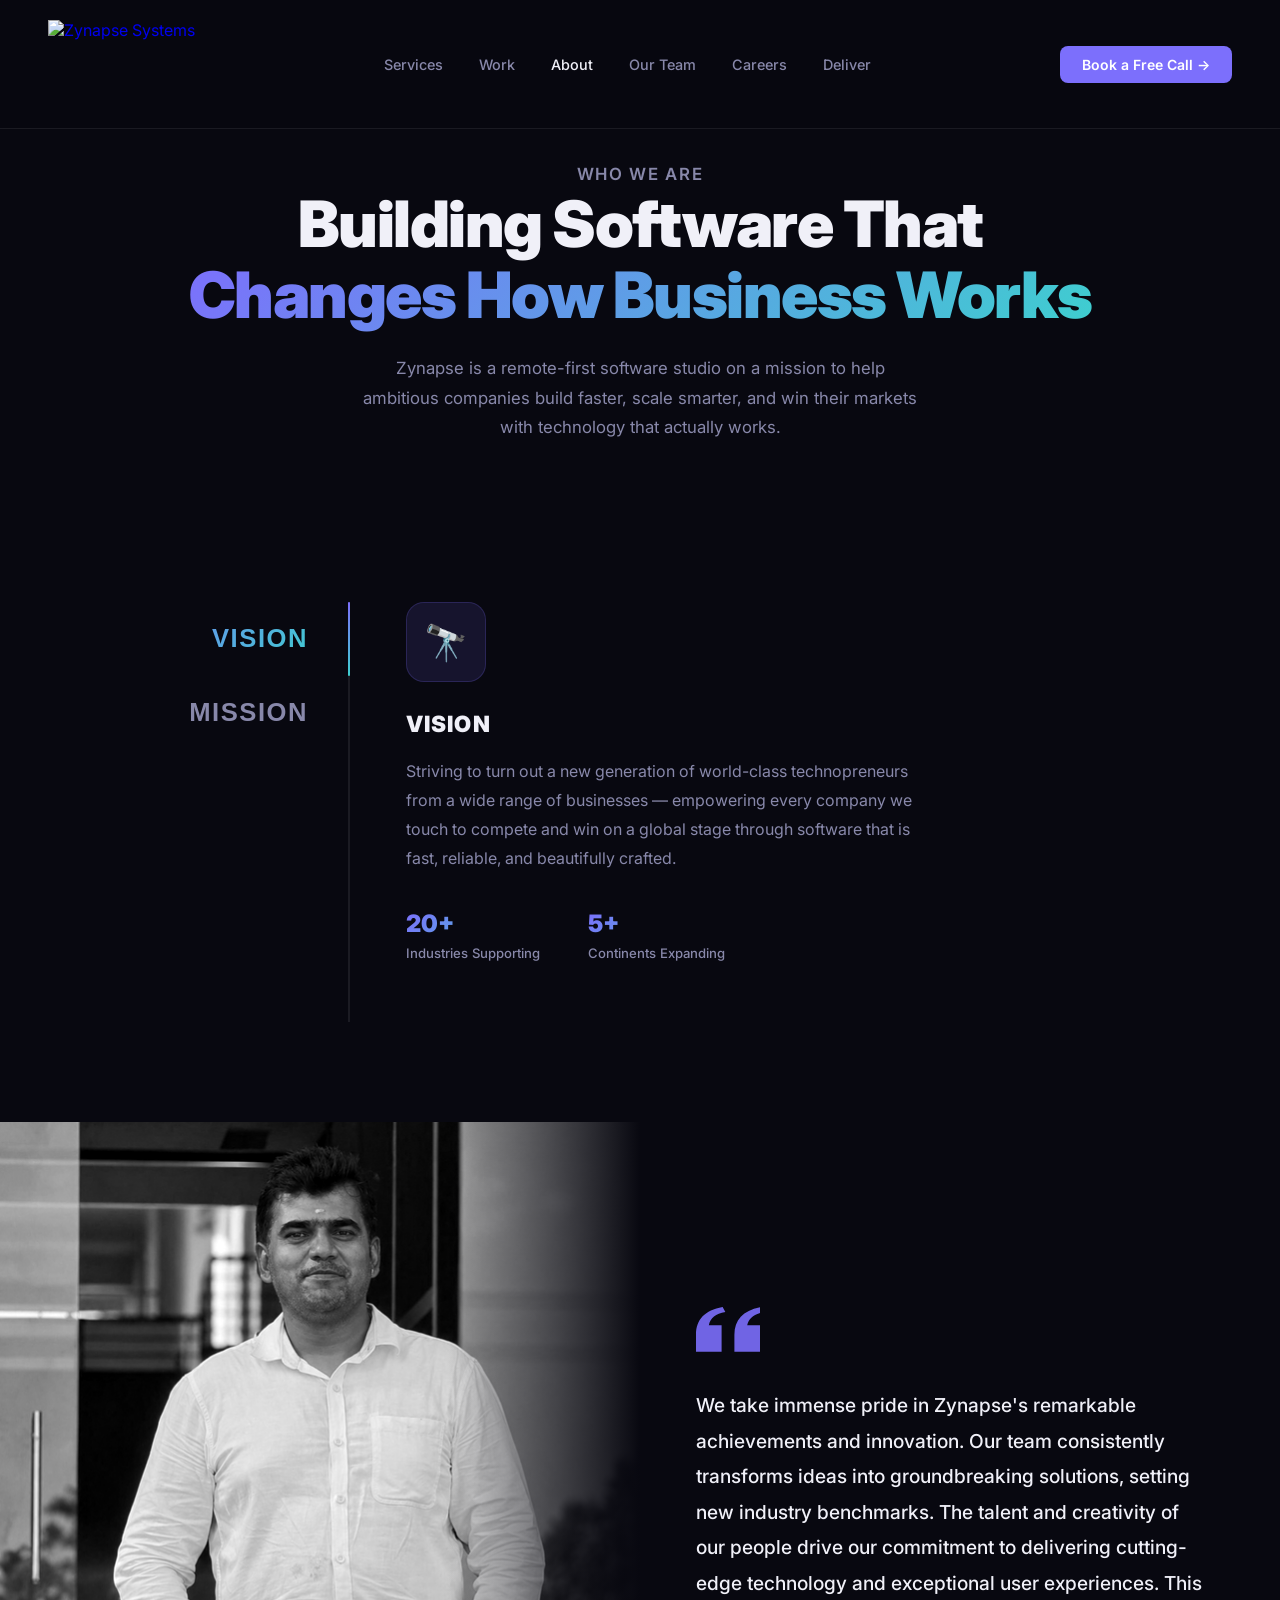
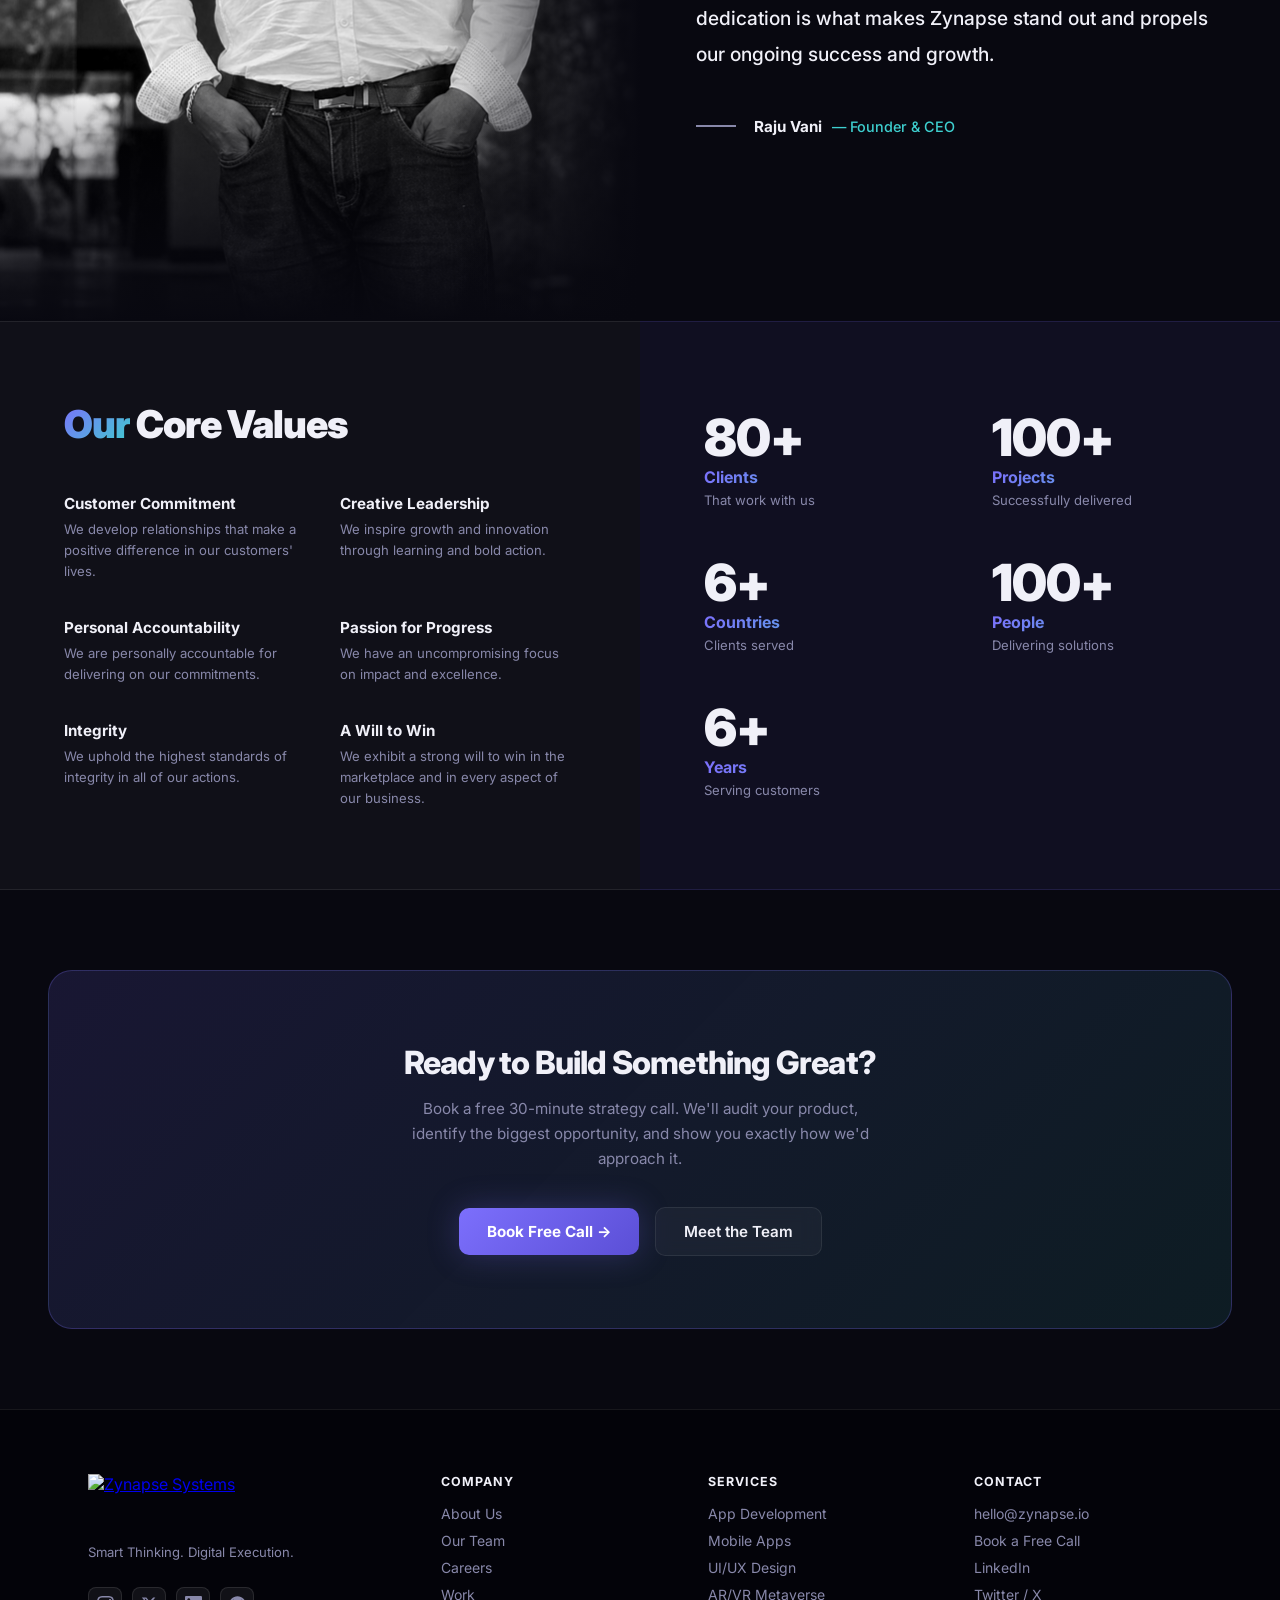
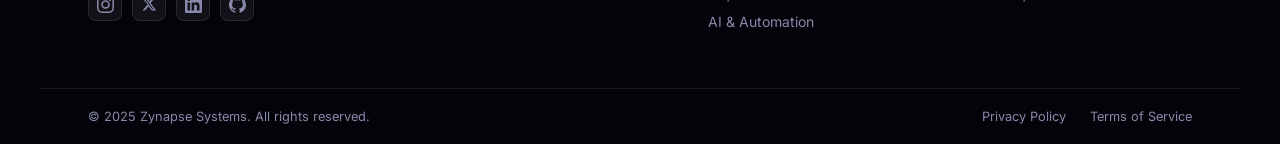
==== about.html @ 96836973 "added browser logo" ====
<!DOCTYPE html>
<html lang="en">
<head>
  <meta charset="UTF-8">
  <link rel="icon" type="image/png" href="https://i.postimg.cc/MZ3YzgGN/Chat-GPT-Image-Apr-28-2026-06-14-25-AM.png">
  <meta name="viewport" content="width=device-width, initial-scale=1.0">
  <title>About — Zynapse</title>
  <link rel="preconnect" href="https://fonts.googleapis.com">
  <link href="https://fonts.googleapis.com/css2?family=Inter:wght@300;400;500;600;700;800;900&display=swap" rel="stylesheet">
  <style>
    *, *::before, *::after { box-sizing: border-box; margin: 0; padding: 0; }

    :root {
      --bg: #080810;
      --surface: rgba(255,255,255,0.04);
      --border: rgba(255,255,255,0.08);
      --text: #f0f0f8;
      --muted: #8888aa;
      --accent: #7c6ffc;
      --accent2: #3ecfcf;
      --glow: rgba(124,111,252,0.25);
    }

    html { scroll-behavior: smooth; }

    body {
      font-family: 'Inter', sans-serif;
      background: var(--bg);
      color: var(--text);
      overflow-x: hidden;
    }

    /* ── NAV ── */
    nav {
      position: fixed;
      top: 0; left: 0; right: 0;
      z-index: 100;
      display: flex;
      align-items: center;
      justify-content: space-between;
      padding: 20px 48px;
      background: rgba(8,8,16,0.7);
      backdrop-filter: blur(16px);
      border-bottom: 1px solid var(--border);
    }

    .logo-link { display: flex; align-items: center; text-decoration: none; }
    .logo-img   { height: 88px; width: auto; object-fit: contain; display: block; }

    .nav-links {
      display: flex;
      gap: 36px;
      list-style: none;
    }

    .nav-links a {
      color: var(--muted);
      text-decoration: none;
      font-size: 0.9rem;
      font-weight: 500;
      transition: color .2s;
    }
    .nav-links a:hover { color: var(--text); }
    .nav-links a.active { color: var(--text); }

    .nav-cta {
      background: var(--accent);
      color: #fff;
      border: none;
      padding: 10px 22px;
      border-radius: 8px;
      font-size: 0.875rem;
      font-weight: 600;
      cursor: pointer;
      text-decoration: none;
      transition: opacity .2s, transform .2s;
      display: inline-block;
    }
    .nav-cta:hover { opacity: .85; transform: translateY(-1px); }

    /* ── HERO ── */
    .about-hero {
      padding: 160px 48px 80px;
      max-width: 1200px;
      margin: 0 auto;
      text-align: center;
    }

    .section-label {
      font-size: 0.78rem;
      font-weight: 600;
      letter-spacing: 0.1em;
      text-transform: uppercase;
      color: var(--accent2);
      margin-bottom: 16px;
    }

    .about-hero h1 {
      font-size: clamp(2.4rem, 5vw, 4rem);
      font-weight: 900;
      letter-spacing: -1.5px;
      line-height: 1.1;
      margin-bottom: 24px;
    }

    .about-hero h1 span {
      background: linear-gradient(135deg, var(--accent) 0%, var(--accent2) 100%);
      -webkit-background-clip: text;
      -webkit-text-fill-color: transparent;
    }

    .about-hero p {
      color: var(--muted);
      font-size: 1.05rem;
      line-height: 1.75;
      max-width: 560px;
      margin: 0 auto;
    }

    /* ── VISION / MISSION TABS ── */
    .vm-section {
      padding: 80px 48px 100px;
      max-width: 1200px;
      margin: 0 auto;
    }

    .vm-layout {
      display: grid;
      grid-template-columns: 260px 2px 1fr;
      gap: 0;
      min-height: 420px;
    }

    .vm-tabs {
      display: flex;
      flex-direction: column;
      gap: 0;
      padding-right: 40px;
    }

    .vm-tab {
      text-align: right;
      padding: 24px 0;
      font-size: 1.6rem;
      font-weight: 900;
      letter-spacing: 0.06em;
      text-transform: uppercase;
      color: var(--muted);
      cursor: pointer;
      border: none;
      background: transparent;
      transition: color .25s;
      line-height: 1;
    }
    .vm-tab:hover { color: rgba(255,255,255,0.5); }
    .vm-tab.active {
      background: linear-gradient(135deg, var(--accent) 0%, var(--accent2) 100%);
      -webkit-background-clip: text;
      -webkit-text-fill-color: transparent;
    }

    .vm-divider {
      background: var(--border);
      position: relative;
    }

    #vm-indicator {
      position: absolute;
      left: 0;
      width: 2px;
      background: linear-gradient(180deg, var(--accent) 0%, var(--accent2) 100%);
      transition: top .35s ease, height .35s ease;
      border-radius: 2px;
    }

    .vm-panel {
      padding-left: 56px;
      display: none;
      animation: fadeInPanel .35s ease;
    }
    .vm-panel.active { display: block; }

    @keyframes fadeInPanel {
      from { opacity: 0; transform: translateX(12px); }
      to   { opacity: 1; transform: translateX(0); }
    }

    .panel-icon {
      width: 80px; height: 80px;
      border-radius: 18px;
      background: rgba(124,111,252,0.12);
      border: 1px solid rgba(124,111,252,0.2);
      display: flex;
      align-items: center;
      justify-content: center;
      font-size: 2.2rem;
      margin-bottom: 28px;
    }

    .panel-title {
      font-size: 1.4rem;
      font-weight: 900;
      letter-spacing: 0.05em;
      text-transform: uppercase;
      margin-bottom: 20px;
    }

    .panel-desc {
      color: var(--muted);
      font-size: 1rem;
      line-height: 1.8;
      max-width: 520px;
      margin-bottom: 36px;
    }

    .panel-stats {
      display: flex;
      gap: 48px;
    }

    .panel-stat-val {
      font-size: 1.5rem;
      font-weight: 900;
      background: linear-gradient(135deg, var(--accent) 0%, var(--accent2) 100%);
      -webkit-background-clip: text;
      -webkit-text-fill-color: transparent;
      display: block;
      margin-bottom: 4px;
    }

    .panel-stat-label {
      font-size: 0.82rem;
      color: var(--muted);
      font-weight: 500;
    }

    /* ── FOUNDER QUOTE ── */
    .founder-section {
      display: grid;
      grid-template-columns: 1fr 1fr;
      min-height: 560px;
      overflow: hidden;
    }

    .founder-photo {
      position: relative;
      overflow: hidden;
      background: #0a0a12;
    }

    .founder-photo img {
      width: 100%;
      height: 100%;
      object-fit: cover;
      object-position: top center;
      display: block;
      filter: grayscale(100%) contrast(1.05);
      transition: filter .5s ease;
    }
    .founder-photo:hover img { filter: grayscale(60%) contrast(1.05); }

    /* dark gradient fade at bottom of photo */
    .founder-photo::after {
      content: '';
      position: absolute;
      inset: 0;
      background: linear-gradient(to right, transparent 70%, var(--bg) 100%),
                  linear-gradient(to top, var(--bg) 0%, transparent 30%);
      pointer-events: none;
    }

    .founder-quote {
      display: flex;
      flex-direction: column;
      justify-content: center;
      padding: 80px 72px 80px 56px;
      background: var(--bg);
    }

    .quote-marks {
      margin-bottom: 32px;
    }

    .quote-marks svg {
      width: 64px;
      height: auto;
      fill: var(--accent);
      opacity: 0.9;
    }

    .quote-text {
      font-size: clamp(1rem, 1.5vw, 1.2rem);
      font-weight: 500;
      line-height: 1.85;
      color: var(--text);
      margin-bottom: 44px;
      max-width: 520px;
    }

    .quote-attribution {
      display: flex;
      align-items: center;
      gap: 18px;
    }

    .quote-line {
      width: 40px;
      height: 2px;
      background: var(--muted);
      flex-shrink: 0;
    }

    .quote-name {
      font-size: 0.95rem;
      font-weight: 700;
      color: var(--text);
    }

    .quote-role {
      font-size: 0.9rem;
      font-weight: 500;
      color: var(--accent2);
      margin-left: 6px;
    }

    /* ── CORE VALUES ── */
    .core-values-section {
      display: grid;
      grid-template-columns: 1fr 1fr;
      min-height: 480px;
    }

    /* Left — values list */
    .cv-left {
      background: rgba(255,255,255,0.03);
      border-top: 1px solid var(--border);
      border-bottom: 1px solid var(--border);
      padding: 80px 64px;
    }

    .cv-heading {
      font-size: clamp(1.8rem, 3vw, 2.8rem);
      font-weight: 900;
      letter-spacing: -1px;
      margin-bottom: 48px;
      line-height: 1.15;
    }

    .cv-heading span {
      background: linear-gradient(135deg, var(--accent) 0%, var(--accent2) 100%);
      -webkit-background-clip: text;
      -webkit-text-fill-color: transparent;
    }

    .cv-grid {
      display: grid;
      grid-template-columns: 1fr 1fr;
      gap: 36px 40px;
    }

    .cv-item-title {
      font-size: 0.95rem;
      font-weight: 700;
      margin-bottom: 6px;
      color: var(--text);
    }

    .cv-item-desc {
      font-size: 0.82rem;
      color: var(--muted);
      line-height: 1.6;
    }

    /* Right — stats */
    .cv-right {
      background: rgba(124,111,252,0.07);
      border-top: 1px solid rgba(124,111,252,0.15);
      border-bottom: 1px solid rgba(124,111,252,0.15);
      padding: 80px 64px;
      display: flex;
      align-items: center;
    }

    .cv-stats-grid {
      display: grid;
      grid-template-columns: 1fr 1fr;
      gap: 48px 64px;
      width: 100%;
    }

    .cv-stat-num {
      font-size: clamp(2.4rem, 4vw, 3.6rem);
      font-weight: 900;
      letter-spacing: -1px;
      color: var(--text);
      display: block;
      margin-bottom: 4px;
      line-height: 1;
    }

    .cv-stat-accent {
      font-size: 1rem;
      font-weight: 700;
      background: linear-gradient(135deg, var(--accent) 0%, var(--accent2) 100%);
      -webkit-background-clip: text;
      -webkit-text-fill-color: transparent;
      display: block;
      margin-bottom: 2px;
    }

    .cv-stat-label {
      font-size: 0.82rem;
      color: var(--muted);
    }

    /* full-width stat (Years row) */
    .cv-stats-grid .cv-stat-full {
      grid-column: 1 / -1;
    }

    /* ── CTA BAND ── */
    .cta-band {
      margin: 80px 48px;
      background: linear-gradient(135deg, rgba(124,111,252,0.15) 0%, rgba(62,207,207,0.1) 100%);
      border: 1px solid rgba(124,111,252,0.25);
      border-radius: 24px;
      padding: 72px 64px;
      text-align: center;
    }

    .cta-band h2 {
      font-size: clamp(1.6rem, 2.5vw, 2.4rem);
      font-weight: 800;
      letter-spacing: -0.8px;
      margin-bottom: 14px;
    }

    .cta-band p {
      color: var(--muted);
      font-size: 0.95rem;
      line-height: 1.65;
      max-width: 460px;
      margin: 0 auto 36px;
    }

    .btn-primary {
      display: inline-flex;
      align-items: center;
      gap: 8px;
      background: linear-gradient(135deg, var(--accent), #5b4fd6);
      color: #fff;
      border: none;
      padding: 14px 28px;
      border-radius: 10px;
      font-size: 0.95rem;
      font-weight: 700;
      cursor: pointer;
      text-decoration: none;
      box-shadow: 0 0 32px var(--glow);
      transition: transform .2s, box-shadow .2s;
    }
    .btn-primary:hover { transform: translateY(-2px); box-shadow: 0 0 48px var(--glow); }

    .btn-ghost {
      display: inline-flex;
      align-items: center;
      gap: 8px;
      background: var(--surface);
      color: var(--text);
      border: 1px solid var(--border);
      padding: 14px 28px;
      border-radius: 10px;
      font-size: 0.95rem;
      font-weight: 600;
      cursor: pointer;
      text-decoration: none;
      backdrop-filter: blur(8px);
      transition: background .2s, transform .2s;
      margin-left: 12px;
    }
    .btn-ghost:hover { background: rgba(255,255,255,0.08); transform: translateY(-2px); }

    /* ── FOOTER ── */
    footer { border-top: 1px solid var(--border); background: rgba(4,4,10,0.98); }
    .footer-top { max-width: 1200px; margin: 0 auto; padding: 64px 48px 48px; display: grid; grid-template-columns: 1.4fr 1fr 1fr 1fr; gap: 48px; }
    .footer-logo-img { height: 52px; width: auto; object-fit: contain; margin-bottom: 16px; display: block; }
    .footer-tagline { font-size: 0.82rem; color: var(--muted); line-height: 1.6; margin-bottom: 24px; max-width: 220px; }
    .footer-col h4 { font-size: 0.78rem; font-weight: 700; letter-spacing: 0.08em; text-transform: uppercase; color: var(--text); margin-bottom: 16px; }
    .footer-col a { display: block; font-size: 0.875rem; color: var(--muted); text-decoration: none; margin-bottom: 10px; transition: color .2s; }
    .footer-col a:hover { color: var(--text); }
    .social-icons { display: flex; gap: 10px; align-items: center; }
    .social-icon { display: flex; align-items: center; justify-content: center; width: 34px; height: 34px; border-radius: 8px; background: rgba(255,255,255,0.06); border: 1px solid rgba(255,255,255,0.1); color: var(--muted); text-decoration: none; transition: background .2s, color .2s, transform .2s; }
    .social-icon:hover { background: rgba(255,255,255,0.12); color: var(--text); transform: translateY(-2px); }
    .footer-bottom { border-top: 1px solid var(--border); padding: 20px 48px; max-width: 1200px; margin: 0 auto; display: flex; align-items: center; justify-content: space-between; gap: 16px; flex-wrap: wrap; }
    .footer-bottom p { font-size: 0.8rem; color: var(--muted); }
    .footer-links { display: flex; gap: 24px; }
    .footer-links a { color: var(--muted); text-decoration: none; font-size: 0.8rem; transition: color .2s; }
    .footer-links a:hover { color: var(--text); }

    @media (max-width: 900px) {
      nav { padding: 16px 24px; }
      .nav-links { display: none; }
      .about-hero { padding: 120px 24px 60px; }
      .vm-section { padding: 60px 24px; }
      .vm-layout { grid-template-columns: 1fr; }
      .vm-divider { display: none; }
      .vm-tabs { flex-direction: row; gap: 16px; padding-right: 0; margin-bottom: 32px; }
      .vm-tab { font-size: 1.1rem; text-align: left; }
      .vm-panel { padding-left: 0; }
      .founder-section { grid-template-columns: 1fr; }
      .founder-photo { height: 420px; }
      .founder-photo::after { background: linear-gradient(to top, var(--bg) 0%, transparent 40%); }
      .founder-quote { padding: 48px 24px; }
      .quote-text { font-size: 1rem; }
      .core-values-section { grid-template-columns: 1fr; }
      .cv-left, .cv-right { padding: 48px 24px; }
      .cv-grid { grid-template-columns: 1fr; }
      .cv-stats-grid { grid-template-columns: 1fr 1fr; gap: 32px; }
      .cta-band { margin: 40px 24px; padding: 48px 28px; }
      footer { padding: 24px; }
      .footer-links { display: none; }
    }
  </style>
</head>
<body>

  <!-- NAV -->
  <nav>
    <a href="index.html" class="logo-link"><img src="https://i.postimg.cc/MZ3YzgGN/Chat-GPT-Image-Apr-28-2026-06-14-25-AM.png" alt="Zynapse Systems" class="logo-img"></a>
    <ul class="nav-links">
      <li><a href="index.html#services">Services</a></li>
      <li><a href="#">Work</a></li>
      <li><a href="about.html" class="active">About</a></li>
      <li><a href="team.html">Our Team</a></li>
      <li><a href="careers.html">Careers</a></li>
      <li><a href="deliver.html">Deliver</a></li>
    </ul>
    <a href="#" class="nav-cta">Book a Free Call →</a>
  </nav>

  <!-- HERO -->
  <div class="about-hero">
    <p class="section-label">Who We Are</p>
    <h1>Building Software That<br><span>Changes How Business Works</span></h1>
    <p>
      Zynapse is a remote-first software studio on a mission to help ambitious companies
      build faster, scale smarter, and win their markets with technology that actually works.
    </p>
  </div>

  <!-- VISION / MISSION TABS -->
  <section class="vm-section">
    <div class="vm-layout">

      <!-- Tab list -->
      <div class="vm-tabs">
        <button class="vm-tab active" data-vm="vision">Vision</button>
        <button class="vm-tab" data-vm="mission">Mission</button>
      </div>

      <!-- Divider -->
      <div class="vm-divider">
        <div id="vm-indicator"></div>
      </div>

      <!-- Panels -->
      <div>
        <div class="vm-panel active" id="panel-vision">
          <div class="panel-icon">🔭</div>
          <div class="panel-title">Vision</div>
          <p class="panel-desc">
            Striving to turn out a new generation of world-class technopreneurs from a wide range
            of businesses — empowering every company we touch to compete and win on a global stage
            through software that is fast, reliable, and beautifully crafted.
          </p>
          <div class="panel-stats">
            <div>
              <span class="panel-stat-val">20+</span>
              <span class="panel-stat-label">Industries Supporting</span>
            </div>
            <div>
              <span class="panel-stat-val">5+</span>
              <span class="panel-stat-label">Continents Expanding</span>
            </div>
          </div>
        </div>

        <div class="vm-panel" id="panel-mission">
          <div class="panel-icon">🚀</div>
          <div class="panel-title">Mission</div>
          <p class="panel-desc">
            Our goal at Zynapse is to provide cutting-edge software that makes businesses more
            efficient, improves the customer experience, and supports long-term growth. We strive
            for excellence by always coming up with new ideas, providing solutions that focus on
            the needs of our clients, and working together to meet those goals.
          </p>
          <div class="panel-stats">
            <div>
              <span class="panel-stat-val">95%</span>
              <span class="panel-stat-label">Client Satisfaction Rate</span>
            </div>
            <div>
              <span class="panel-stat-val">10+</span>
              <span class="panel-stat-label">Industry Clients Serving</span>
            </div>
          </div>
        </div>
      </div>

    </div>
  </section>

  <!-- FOUNDER QUOTE -->
  <section class="founder-section">

    <!-- Photo -->
    <div class="founder-photo">
      <img src="public/images/zynapse_founder_ceo.png" alt="Founder & CEO — Zynapse">
    </div>

    <!-- Quote -->
    <div class="founder-quote">
      <div class="quote-marks">
        <svg viewBox="0 0 80 56" xmlns="http://www.w3.org/2000/svg">
          <path d="M0 56V34.667C0 15.52 11.093 4.16 33.28 0l3.387 6.4C24.373 8.64 18.133 14.08 16 22.667H32V56H0Zm48 0V34.667C48 15.52 59.093 4.16 81.28 0l3.387 6.4C72.373 8.64 66.133 14.08 64 22.667H80V56H48Z"/>
        </svg>
      </div>

      <p class="quote-text">
        We take immense pride in  Zynapse's remarkable achievements and innovation. Our team
        consistently transforms ideas into groundbreaking solutions, setting new industry
        benchmarks. The talent and creativity of our people drive our commitment to delivering
        cutting-edge technology and exceptional user experiences. This dedication is what makes
        Zynapse stand out and propels our ongoing success and growth. 
      </p>

      <div class="quote-attribution">
        <div class="quote-line"></div>
        <div>
          <span class="quote-name">Raju Vani </span>
          <span class="quote-role">— Founder &amp; CEO</span>
        </div>
      </div>
    </div>

  </section>

  <!-- CORE VALUES + STATS -->
  <section class="core-values-section">

    <!-- Left: Core Values -->
    <div class="cv-left">
      <h2 class="cv-heading"><span>Our</span> Core Values</h2>
      <div class="cv-grid">
        <div>
          <div class="cv-item-title">Customer Commitment</div>
          <div class="cv-item-desc">We develop relationships that make a positive difference in our customers' lives.</div>
        </div>
        <div>
          <div class="cv-item-title">Creative Leadership</div>
          <div class="cv-item-desc">We inspire growth and innovation through learning and bold action.</div>
        </div>
        <div>
          <div class="cv-item-title">Personal Accountability</div>
          <div class="cv-item-desc">We are personally accountable for delivering on our commitments.</div>
        </div>
        <div>
          <div class="cv-item-title">Passion for Progress</div>
          <div class="cv-item-desc">We have an uncompromising focus on impact and excellence.</div>
        </div>
        <div>
          <div class="cv-item-title">Integrity</div>
          <div class="cv-item-desc">We uphold the highest standards of integrity in all of our actions.</div>
        </div>
        <div>
          <div class="cv-item-title">A Will to Win</div>
          <div class="cv-item-desc">We exhibit a strong will to win in the marketplace and in every aspect of our business.</div>
        </div>
      </div>
    </div>

    <!-- Right: Stats -->
    <div class="cv-right">
      <div class="cv-stats-grid">
        <div>
          <span class="cv-stat-num">80+</span>
          <span class="cv-stat-accent">Clients</span>
          <span class="cv-stat-label">That work with us</span>
        </div>
        <div>
          <span class="cv-stat-num">100+</span>
          <span class="cv-stat-accent">Projects</span>
          <span class="cv-stat-label">Successfully delivered</span>
        </div>
        <div>
          <span class="cv-stat-num">6+</span>
          <span class="cv-stat-accent">Countries</span>
          <span class="cv-stat-label">Clients served</span>
        </div>
        <div>
          <span class="cv-stat-num">100+</span>
          <span class="cv-stat-accent">People</span>
          <span class="cv-stat-label">Delivering solutions</span>
        </div>
        <div class="cv-stat-full">
          <span class="cv-stat-num">6+</span>
          <span class="cv-stat-accent">Years</span>
          <span class="cv-stat-label">Serving customers</span>
        </div>
      </div>
    </div>

  </section>

  <!-- CTA -->
  <div class="cta-band">
    <h2>Ready to Build Something Great?</h2>
    <p>
      Book a free 30-minute strategy call. We'll audit your product, identify the biggest
      opportunity, and show you exactly how we'd approach it.
    </p>
    <a href="#" class="btn-primary">Book Free Call →</a>
    <a href="team.html" class="btn-ghost">Meet the Team</a>
  </div>

  <!-- FOOTER -->
  <footer>
    <div class="footer-top">
      <div>
        <a href="index.html"><img src="https://i.postimg.cc/MZ3YzgGN/Chat-GPT-Image-Apr-28-2026-06-14-25-AM.png" alt="Zynapse Systems" class="footer-logo-img"></a>
        <p class="footer-tagline">Smart Thinking. Digital Execution.</p>
        <div class="social-icons">
          <a href="#" class="social-icon" aria-label="Instagram"><svg width="17" height="17" viewBox="0 0 24 24" fill="currentColor"><path d="M12 2.163c3.204 0 3.584.012 4.85.07 3.252.148 4.771 1.691 4.919 4.919.058 1.265.069 1.645.069 4.849 0 3.205-.012 3.584-.069 4.849-.149 3.225-1.664 4.771-4.919 4.919-1.266.058-1.644.07-4.85.07-3.204 0-3.584-.012-4.849-.07-3.26-.149-4.771-1.699-4.919-4.92-.058-1.265-.07-1.644-.07-4.849 0-3.204.013-3.583.07-4.849.149-3.227 1.664-4.771 4.919-4.919 1.266-.057 1.645-.069 4.849-.069zm0-2.163c-3.259 0-3.667.014-4.947.072-4.358.2-6.78 2.618-6.98 6.98-.059 1.281-.073 1.689-.073 4.948 0 3.259.014 3.668.072 4.948.2 4.358 2.618 6.78 6.98 6.98 1.281.058 1.689.072 4.948.072 3.259 0 3.668-.014 4.948-.072 4.354-.2 6.782-2.618 6.979-6.98.059-1.28.073-1.689.073-4.948 0-3.259-.014-3.667-.072-4.947-.196-4.354-2.617-6.78-6.979-6.98-1.281-.059-1.69-.073-4.949-.073zm0 5.838c-3.403 0-6.162 2.759-6.162 6.162s2.759 6.163 6.162 6.163 6.162-2.759 6.162-6.163c0-3.403-2.759-6.162-6.162-6.162zm0 10.162c-2.209 0-4-1.79-4-4 0-2.209 1.791-4 4-4s4 1.791 4 4c0 2.21-1.791 4-4 4zm6.406-11.845c-.796 0-1.441.645-1.441 1.44s.645 1.44 1.441 1.44c.795 0 1.439-.645 1.439-1.44s-.644-1.44-1.439-1.44z"/></svg></a>
          <a href="#" class="social-icon" aria-label="X / Twitter"><svg width="16" height="16" viewBox="0 0 24 24" fill="currentColor"><path d="M18.244 2.25h3.308l-7.227 8.26 8.502 11.24H16.17l-4.714-6.231-5.401 6.231H2.246l7.738-8.835L1.254 2.25H8.08l4.713 5.88zm-1.161 17.52h1.833L7.084 4.126H5.117z"/></svg></a>
          <a href="#" class="social-icon" aria-label="LinkedIn"><svg width="17" height="17" viewBox="0 0 24 24" fill="currentColor"><path d="M20.447 20.452h-3.554v-5.569c0-1.328-.027-3.037-1.852-3.037-1.853 0-2.136 1.445-2.136 2.939v5.667H9.351V9h3.414v1.561h.046c.477-.9 1.637-1.85 3.37-1.85 3.601 0 4.267 2.37 4.267 5.455v6.286zM5.337 7.433c-1.144 0-2.063-.926-2.063-2.065 0-1.138.92-2.063 2.063-2.063 1.14 0 2.064.925 2.064 2.063 0 1.139-.925 2.065-2.064 2.065zm1.782 13.019H3.555V9h3.564v11.452zM22.225 0H1.771C.792 0 0 .774 0 1.729v20.542C0 23.227.792 24 1.771 24h20.451C23.2 24 24 23.227 24 22.271V1.729C24 .774 23.2 0 22.222 0h.003z"/></svg></a>
          <a href="#" class="social-icon" aria-label="GitHub"><svg width="17" height="17" viewBox="0 0 24 24" fill="currentColor"><path d="M12 .297c-6.63 0-12 5.373-12 12 0 5.303 3.438 9.8 8.205 11.385.6.113.82-.258.82-.577 0-.285-.01-1.04-.015-2.04-3.338.724-4.042-1.61-4.042-1.61C4.422 18.07 3.633 17.7 3.633 17.7c-1.087-.744.084-.729.084-.729 1.205.084 1.838 1.236 1.838 1.236 1.07 1.835 2.809 1.305 3.495.998.108-.776.417-1.305.76-1.605-2.665-.3-5.466-1.332-5.466-5.93 0-1.31.465-2.38 1.235-3.22-.135-.303-.54-1.523.105-3.176 0 0 1.005-.322 3.3 1.23.96-.267 1.98-.399 3-.405 1.02.006 2.04.138 3 .405 2.28-1.552 3.285-1.23 3.285-1.23.645 1.653.24 2.873.12 3.176.765.84 1.23 1.91 1.23 3.22 0 4.61-2.805 5.625-5.475 5.92.42.36.81 1.096.81 2.22 0 1.606-.015 2.896-.015 3.286 0 .315.21.69.825.57C20.565 22.092 24 17.592 24 12.297c0-6.627-5.373-12-12-12"/></svg></a>
        </div>
      </div>
      <div class="footer-col">
        <h4>Company</h4>
        <a href="about.html">About Us</a>
        <a href="team.html">Our Team</a>
        <a href="careers.html">Careers</a>
        <a href="#">Work</a>
      </div>
      <div class="footer-col">
        <h4>Services</h4>
        <a href="index.html#services">App Development</a>
        <a href="index.html#services">Mobile Apps</a>
        <a href="index.html#services">UI/UX Design</a>
        <a href="index.html#services">AR/VR Metaverse</a>
        <a href="index.html#services">AI &amp; Automation</a>
      </div>
      <div class="footer-col">
        <h4>Contact</h4>
        <a href="mailto:hello@zynapse.io">hello@zynapse.io</a>
        <a href="#">Book a Free Call</a>
        <a href="#">LinkedIn</a>
        <a href="#">Twitter / X</a>
      </div>
    </div>
    <div class="footer-bottom">
      <p>© 2025 Zynapse Systems. All rights reserved.</p>
      <div class="footer-links">
        <a href="#">Privacy Policy</a>
        <a href="#">Terms of Service</a>
      </div>
    </div>
  </footer>

  <script>
    (function () {
      const tabs      = document.querySelectorAll('.vm-tab');
      const indicator = document.getElementById('vm-indicator');

      function updateIndicator(activeTab) {
        const tabsEl   = activeTab.closest('.vm-tabs');
        const tabsRect = tabsEl.getBoundingClientRect();
        const tabRect  = activeTab.getBoundingClientRect();
        indicator.style.top    = (tabRect.top - tabsRect.top) + 'px';
        indicator.style.height = tabRect.height + 'px';
      }

      tabs.forEach(tab => {
        tab.addEventListener('click', () => {
          tabs.forEach(t => t.classList.remove('active'));
          document.querySelectorAll('.vm-panel').forEach(p => p.classList.remove('active'));
          tab.classList.add('active');
          document.getElementById('panel-' + tab.dataset.vm).classList.add('active');
          updateIndicator(tab);
        });
      });

      const first = document.querySelector('.vm-tab.active');
      if (first) updateIndicator(first);
    })();
  </script>

</body>
</html>
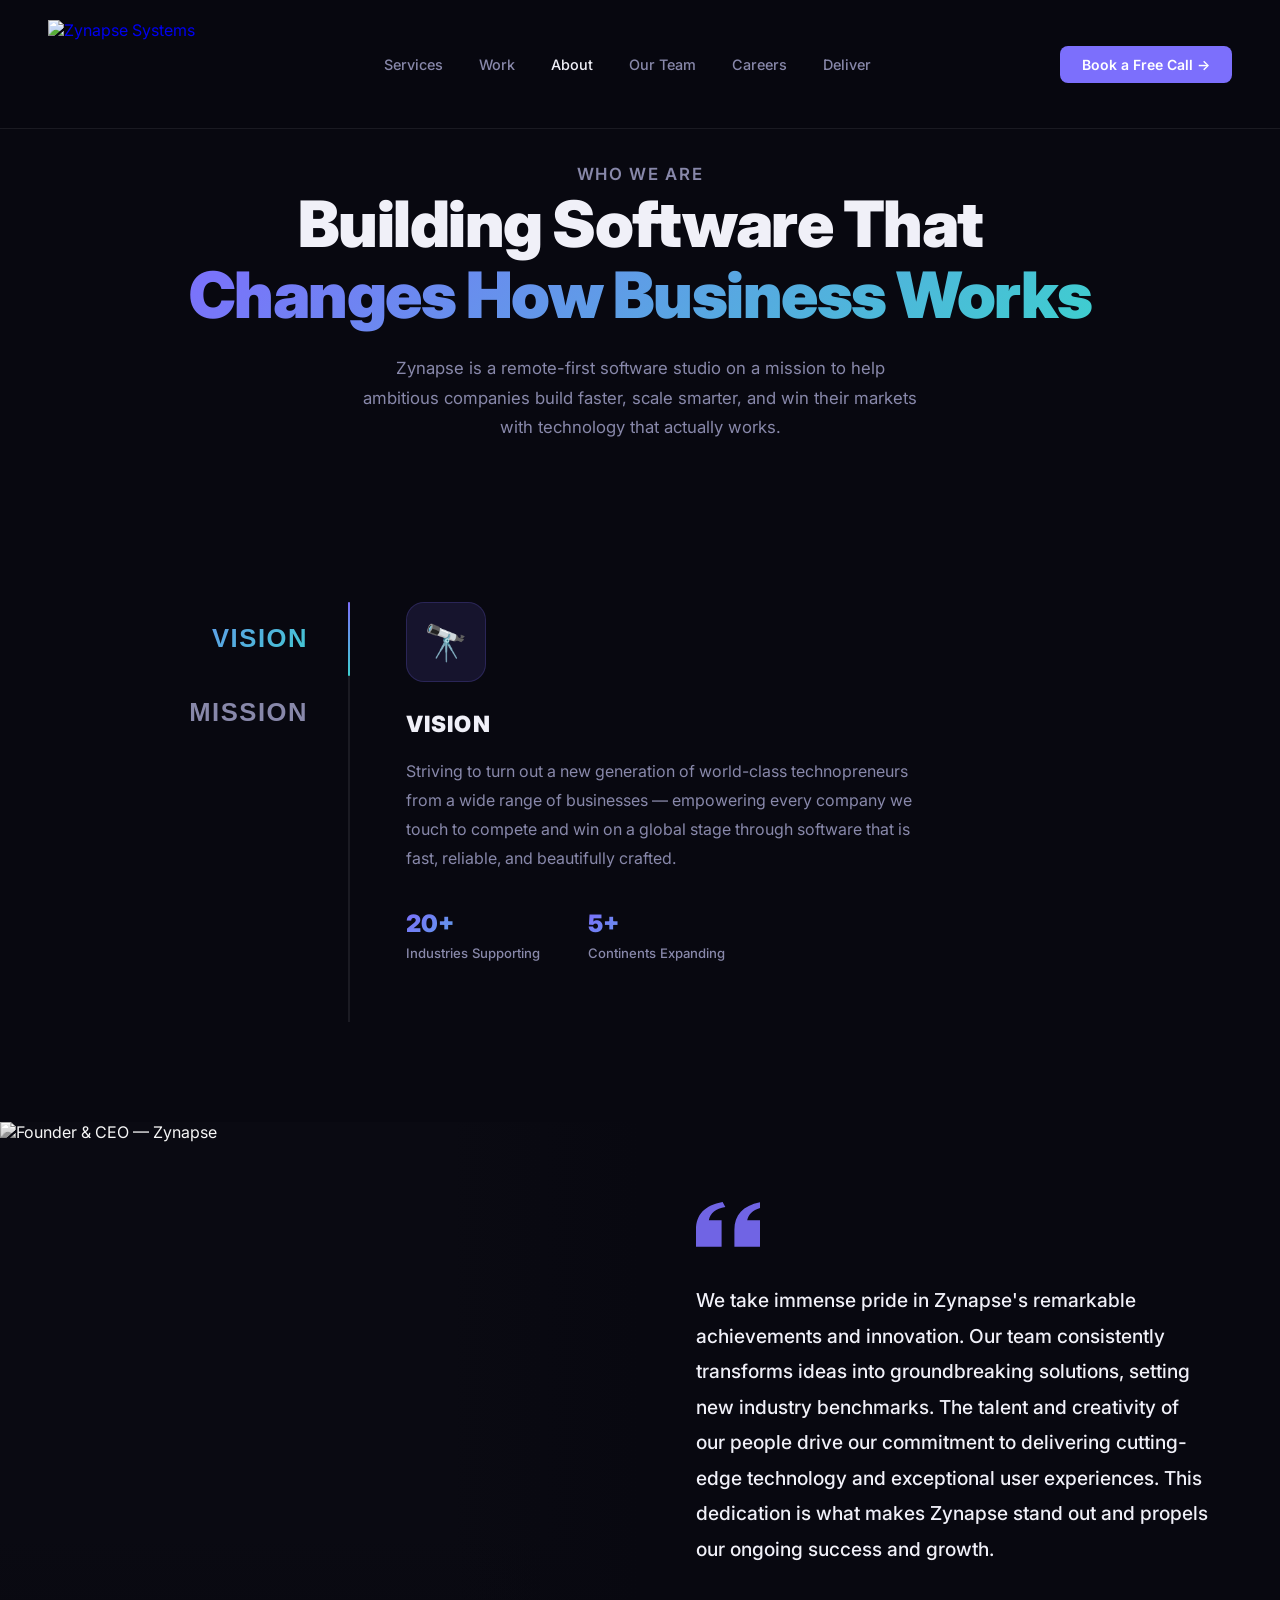
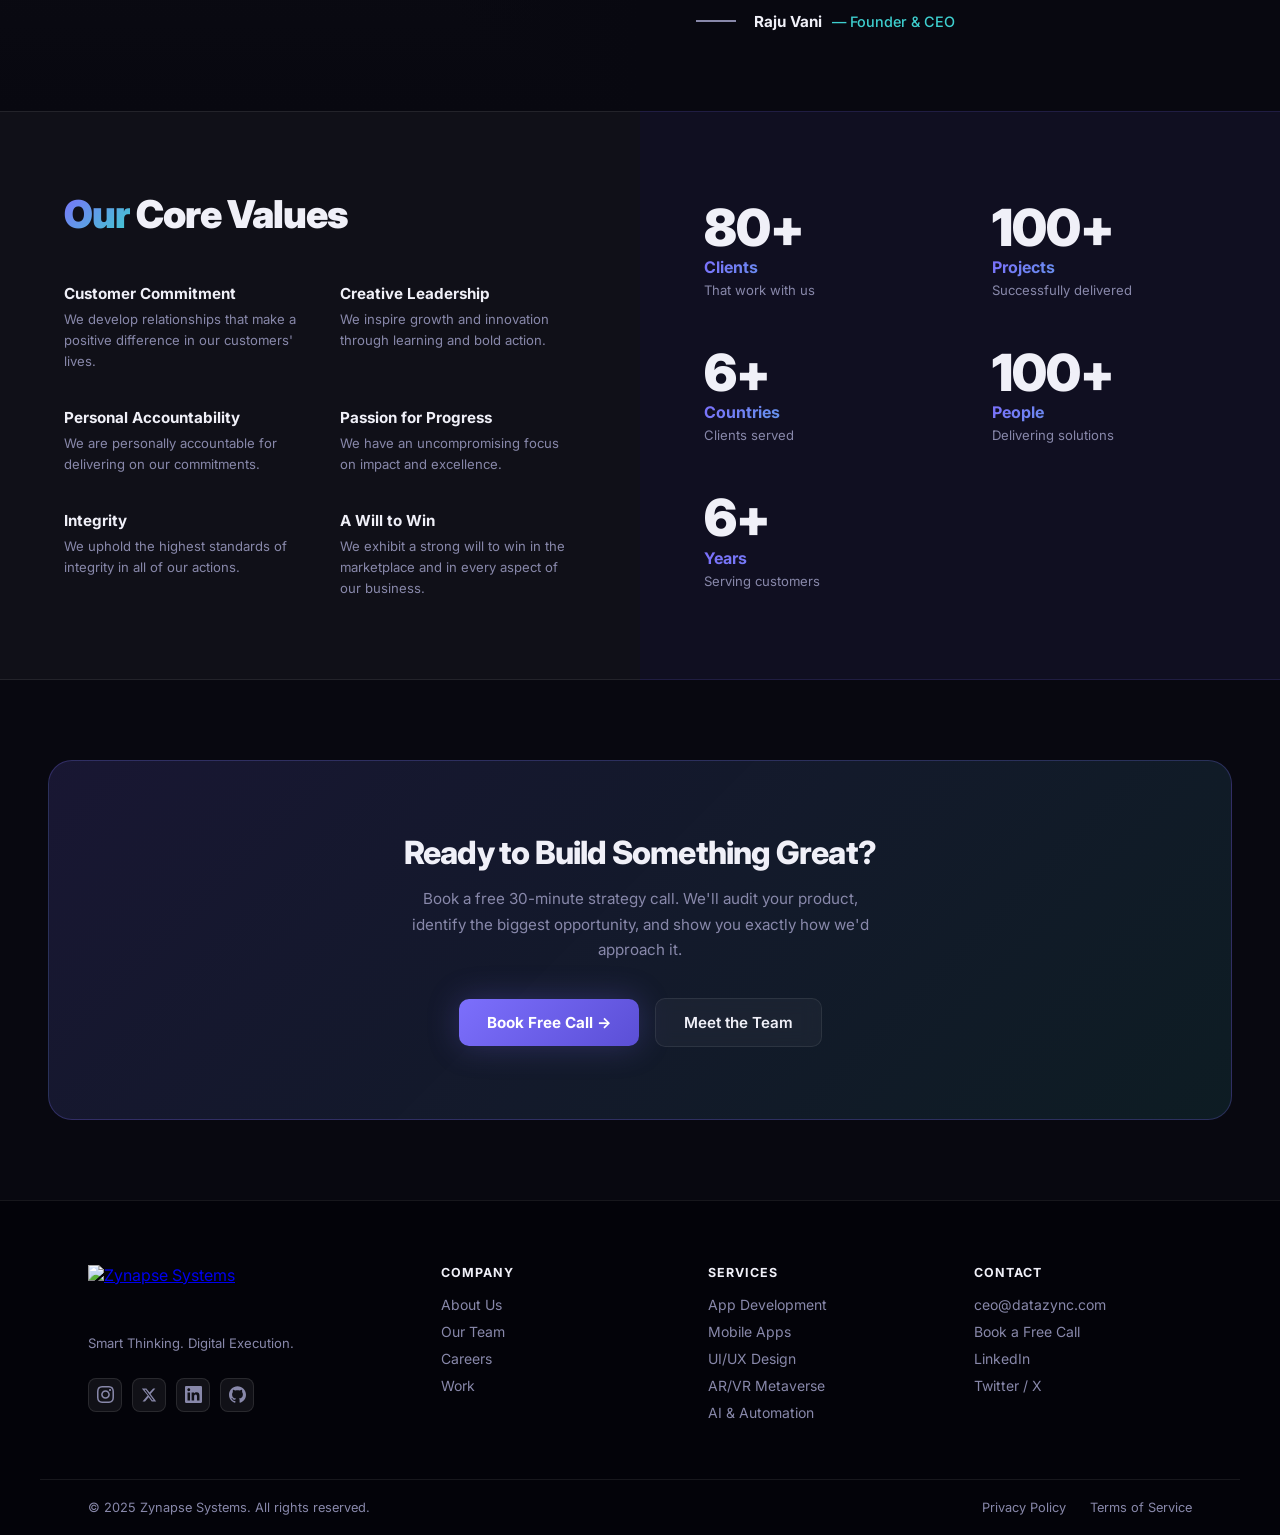
==== commit 3eb20f44: "updated emails" ====
--- a/about.html
+++ b/about.html
@@ -615,7 +615,7 @@
 
     <!-- Photo -->
     <div class="founder-photo">
-      <img src="public/images/zynapse_founder_ceo.png" alt="Founder & CEO — Zynapse">
+      <img src="https://i.postimg.cc/HWy2zBz3/zynapse-founder-ceo.png" alt="Founder & CEO — Zynapse">
     </div>
 
     <!-- Quote -->
@@ -753,7 +753,7 @@
       </div>
       <div class="footer-col">
         <h4>Contact</h4>
-        <a href="mailto:hello@zynapse.io">hello@zynapse.io</a>
+        <a href="mailto:ceo@datazync.com">ceo@datazync.com</a>
         <a href="#">Book a Free Call</a>
         <a href="#">LinkedIn</a>
         <a href="#">Twitter / X</a>
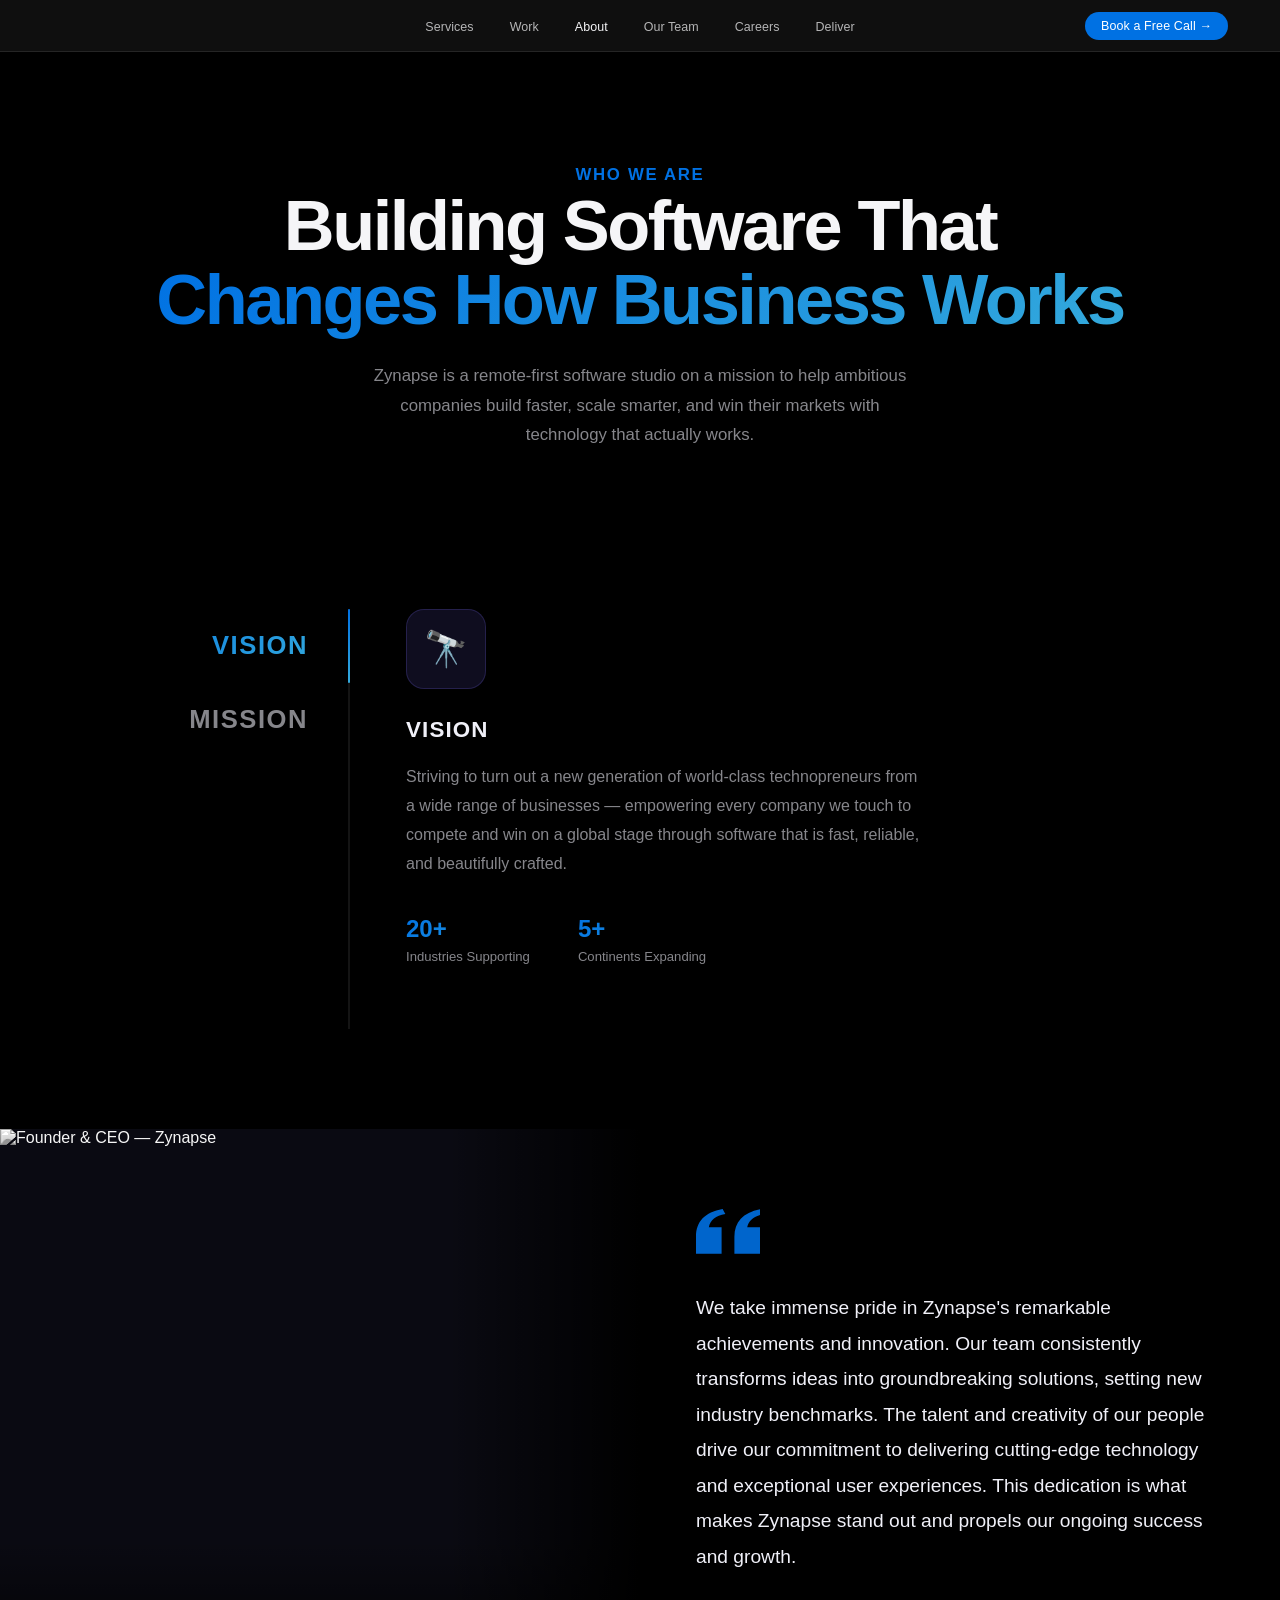
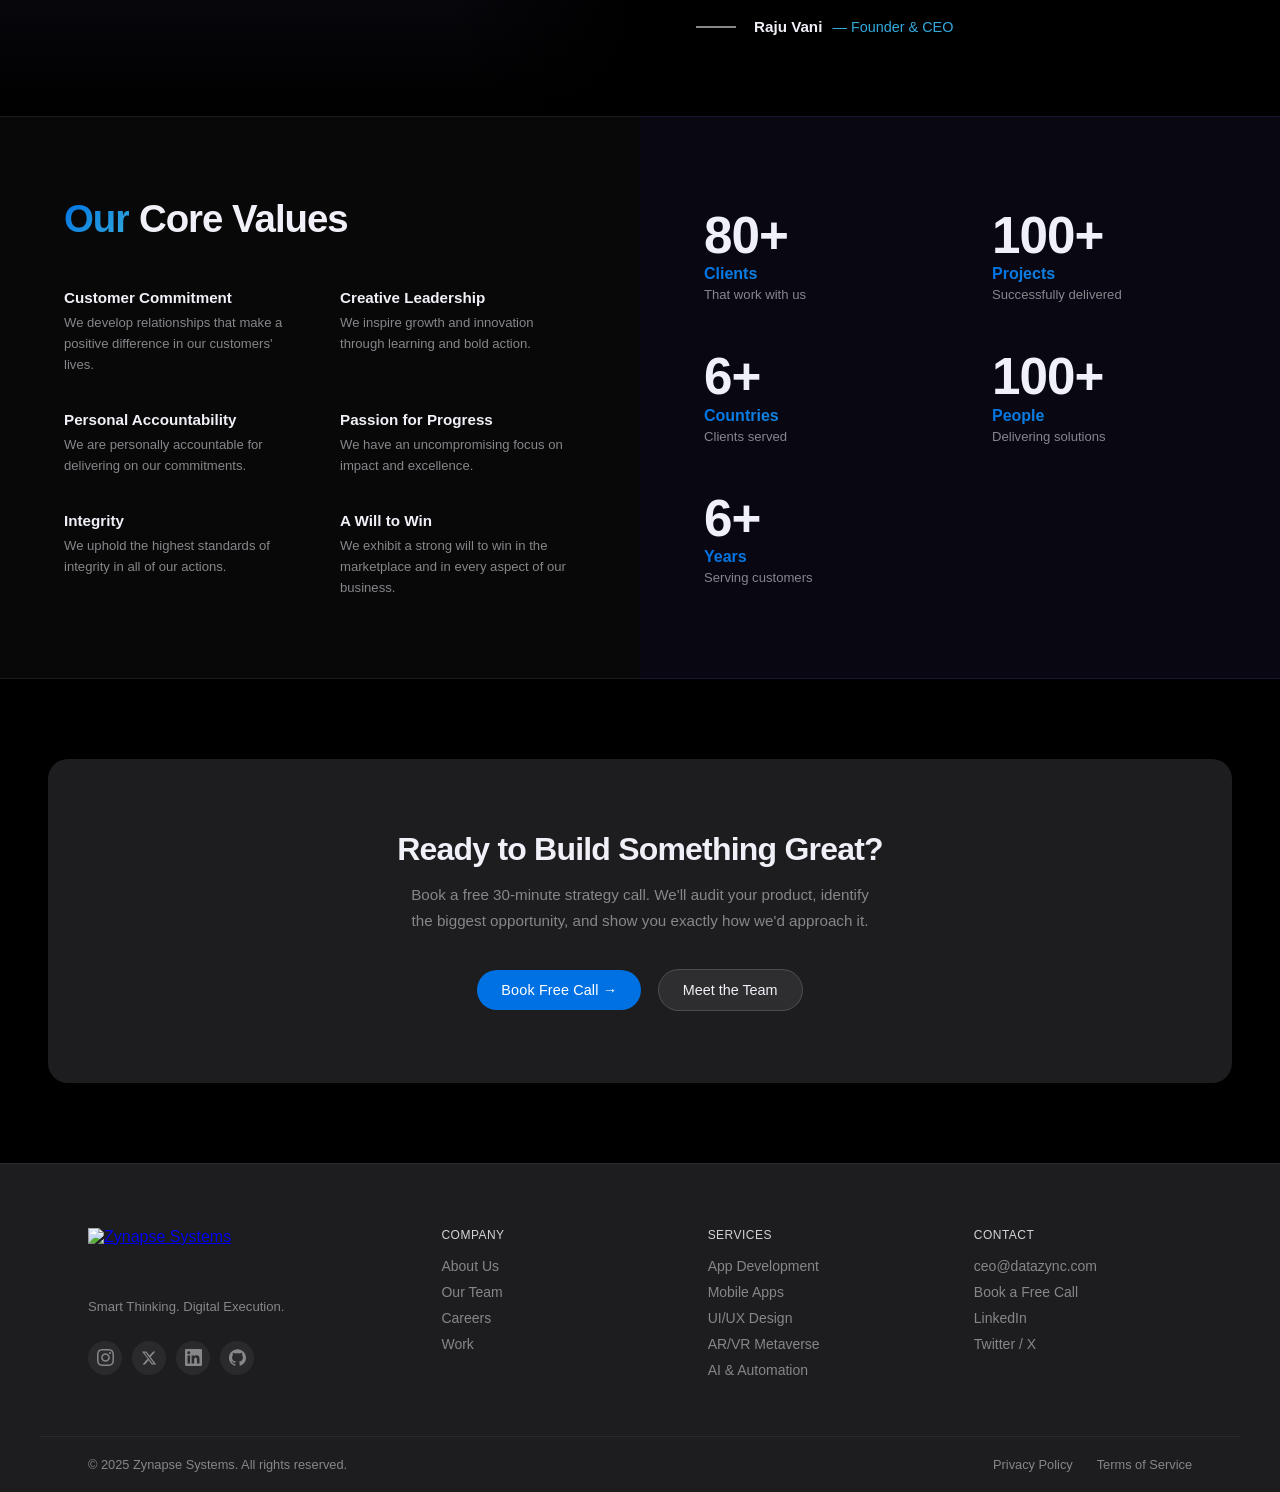
==== commit ce934359: "Apple theme" ====
--- a/about.html
+++ b/about.html
@@ -521,6 +521,7 @@
       .footer-links { display: none; }
     }
   </style>
+  <link rel="stylesheet" href="public/css/apple-theme.css">
 </head>
 <body>
 
--- a/public/css/apple-theme.css
+++ b/public/css/apple-theme.css
@@ -0,0 +1,623 @@
+/*
+ * apple-theme.css — Zynapse Systems
+ * Apple-level design override: fonts, colors, layout, components
+ * Linked after inline <style> on all pages so these rules take precedence
+ */
+
+/* ═══════════════════════════════════════════════
+   DESIGN TOKENS
+═══════════════════════════════════════════════ */
+:root {
+  /* Apple color system */
+  --ap-black:       #000000;
+  --ap-dark:        #1d1d1f;
+  --ap-white:       #ffffff;
+  --ap-off-white:   #f5f5f7;
+  --ap-blue:        #0071e3;
+  --ap-blue-hover:  #0077ed;
+  --ap-blue-light:  rgba(0,113,227,0.08);
+  --ap-teal:        #34aadc;
+  --ap-green:       #30d158;
+  --ap-gray:        #6e6e73;
+  --ap-lgray:       #86868b;
+  --ap-border:      rgba(0,0,0,0.08);
+
+  /* Override legacy tokens to Apple values */
+  --accent:  #0071e3;
+  --accent2: #34aadc;
+  --glow:    rgba(0,113,227,0.2);
+  --muted:   #86868b;
+  --bg:      #000000;
+}
+
+/* ═══════════════════════════════════════════════
+   TYPOGRAPHY — Apple system font stack
+═══════════════════════════════════════════════ */
+body,
+input, select, textarea, button {
+  font-family: -apple-system, BlinkMacSystemFont, "SF Pro Display", "SF Pro Text",
+               "Helvetica Neue", "Segoe UI", Arial, sans-serif;
+  -webkit-font-smoothing: antialiased;
+  -moz-osx-font-smoothing: grayscale;
+}
+
+/* ═══════════════════════════════════════════════
+   NAV — Apple dark frosted glass (universal)
+═══════════════════════════════════════════════ */
+nav {
+  height: 52px !important;
+  padding: 0 52px !important;
+  background: rgba(18,18,18,0.86) !important;
+  backdrop-filter: saturate(180%) blur(20px) !important;
+  -webkit-backdrop-filter: saturate(180%) blur(20px) !important;
+  border-bottom: 1px solid rgba(255,255,255,0.09) !important;
+  display: flex !important;
+  align-items: center !important;
+}
+
+.nav-links a {
+  font-size: 0.78rem;
+  font-weight: 400;
+  letter-spacing: 0.005em;
+  color: rgba(245,245,247,0.72);
+}
+.nav-links a:hover,
+.nav-links a.active { color: #f5f5f7; }
+
+.nav-cta {
+  background: var(--ap-blue) !important;
+  color: #fff !important;
+  border: none !important;
+  border-radius: 980px !important;
+  padding: 7px 16px !important;
+  font-size: 0.78rem !important;
+  font-weight: 400 !important;
+  letter-spacing: 0.01em !important;
+  transition: background 0.2s !important;
+  transform: none !important;
+  opacity: 1 !important;
+  box-shadow: none !important;
+}
+.nav-cta:hover {
+  background: var(--ap-blue-hover) !important;
+  transform: none !important;
+  opacity: 1 !important;
+}
+
+/* ═══════════════════════════════════════════════
+   HERO
+═══════════════════════════════════════════════ */
+.hero { background: #000; }
+
+.hero-overlay {
+  background: linear-gradient(
+    108deg,
+    rgba(0,0,0,0.93) 0%,
+    rgba(0,0,0,0.6) 52%,
+    rgba(0,0,0,0.1) 100%
+  ) !important;
+}
+
+.hero-content { margin-top: 52px !important; }
+
+h1 {
+  font-size: clamp(3rem, 5.5vw, 4.8rem) !important;
+  font-weight: 700 !important;
+  letter-spacing: -0.035em !important;
+  line-height: 1.05 !important;
+  color: #f5f5f7;
+}
+h1 .highlight {
+  background: linear-gradient(135deg, #2997ff 0%, var(--ap-teal) 100%) !important;
+  -webkit-background-clip: text !important;
+  background-clip: text !important;
+  -webkit-text-fill-color: transparent !important;
+}
+
+.badge {
+  background: rgba(255,255,255,0.06) !important;
+  border: 1px solid rgba(255,255,255,0.12) !important;
+  color: rgba(245,245,247,0.72) !important;
+  border-radius: 980px !important;
+  font-size: 0.75rem !important;
+  font-weight: 400 !important;
+  letter-spacing: 0.01em !important;
+}
+.badge-dot { background: var(--ap-green) !important; }
+
+.hero-tagline {
+  font-size: 1.15rem !important;
+  font-weight: 400 !important;
+  color: rgba(245,245,247,0.7) !important;
+}
+.hero-tagline em {
+  background: linear-gradient(135deg, var(--ap-teal), #2997ff);
+  -webkit-background-clip: text;
+  background-clip: text;
+  -webkit-text-fill-color: transparent;
+  font-style: normal;
+}
+.hero-sub { color: rgba(245,245,247,0.48) !important; font-weight: 400 !important; }
+
+.pain-icon {
+  background: rgba(255,69,58,0.1) !important;
+  border-color: rgba(255,69,58,0.2) !important;
+  color: #ff453a !important;
+}
+.gain-icon {
+  background: rgba(52,170,220,0.1) !important;
+  border-color: rgba(52,170,220,0.2) !important;
+  color: var(--ap-teal) !important;
+}
+.pain-item span:last-child { color: rgba(245,245,247,0.48) !important; }
+.gain-item span:last-child { color: rgba(245,245,247,0.82) !important; }
+
+.hero-urgency { color: rgba(245,245,247,0.38) !important; }
+.hero-urgency strong { color: #ffd60a !important; }
+
+.spline-watermark-blocker { background: #000 !important; }
+
+/* Trust bar */
+.trust-label {
+  font-size: 0.75rem !important;
+  color: rgba(245,245,247,0.45) !important;
+  font-weight: 400 !important;
+  text-transform: none !important;
+  letter-spacing: 0.01em !important;
+}
+.stars { color: #ffd60a !important; }
+.rating-text { color: rgba(245,245,247,0.45) !important; font-size: 0.82rem !important; }
+.avatar { border-color: #000 !important; }
+.av-more { background: rgba(255,255,255,0.1) !important; }
+
+/* ═══════════════════════════════════════════════
+   BUTTONS — Apple pill style
+═══════════════════════════════════════════════ */
+.btn-primary {
+  background: var(--ap-blue) !important;
+  border-radius: 980px !important;
+  padding: 12px 24px !important;
+  font-size: 0.9rem !important;
+  font-weight: 400 !important;
+  box-shadow: none !important;
+  letter-spacing: 0.01em !important;
+  border: none !important;
+}
+.btn-primary:hover {
+  background: var(--ap-blue-hover) !important;
+  transform: translateY(-1px) !important;
+  box-shadow: none !important;
+}
+
+.btn-cta-main {
+  border-radius: 980px !important;
+  padding: 12px 24px !important;
+  font-size: 0.9rem !important;
+  box-shadow: none !important;
+}
+.btn-cta-main::after { display: none !important; }
+
+.btn-ghost {
+  background: rgba(255,255,255,0.08) !important;
+  border: 1px solid rgba(255,255,255,0.15) !important;
+  border-radius: 980px !important;
+  padding: 12px 24px !important;
+  font-size: 0.9rem !important;
+  font-weight: 400 !important;
+}
+.btn-ghost:hover { background: rgba(255,255,255,0.14) !important; transform: none !important; }
+
+/* ═══════════════════════════════════════════════
+   STATS STRIP — Pure black
+═══════════════════════════════════════════════ */
+.stats-strip {
+  background: rgba(255,255,255,0.05) !important;
+  border-color: rgba(255,255,255,0.06) !important;
+}
+.stat { background: #000 !important; }
+.stat-num {
+  font-size: 2.8rem !important;
+  font-weight: 700 !important;
+  letter-spacing: -0.045em !important;
+  background: linear-gradient(180deg, #fff 20%, rgba(245,245,247,0.55) 100%) !important;
+  -webkit-background-clip: text !important;
+  background-clip: text !important;
+  -webkit-text-fill-color: transparent !important;
+}
+.stat-label { color: var(--ap-lgray) !important; font-weight: 400 !important; }
+
+/* ═══════════════════════════════════════════════
+   FEATURES SECTION — Apple light gray
+═══════════════════════════════════════════════ */
+.features {
+  background: var(--ap-off-white) !important;
+  max-width: none !important;
+  margin: 0 !important;
+  padding: 120px max(48px, calc((100vw - 1200px) / 2)) !important;
+}
+.features .section-label { color: var(--ap-blue) !important; }
+.features .section-title { color: var(--ap-dark) !important; }
+.features .section-sub   { color: var(--ap-gray) !important; }
+
+.feature-grid {
+  max-width: 1200px !important;
+  margin-left: auto !important;
+  margin-right: auto !important;
+}
+
+.feature-card {
+  background: #fff !important;
+  border: none !important;
+  box-shadow: 0 2px 14px rgba(0,0,0,0.07), 0 0 0 0.5px rgba(0,0,0,0.04) !important;
+}
+.feature-card:hover {
+  border-color: transparent !important;
+  transform: translateY(-5px) !important;
+  box-shadow: 0 16px 44px rgba(0,0,0,0.1), 0 0 0 0.5px rgba(0,0,0,0.04) !important;
+}
+
+.feature-icon { border-radius: 14px !important; }
+.fi-1 { background: rgba(0,113,227,0.08) !important; }
+.fi-2 { background: rgba(52,170,220,0.1) !important; }
+.fi-3 { background: rgba(255,149,0,0.1) !important; }
+.fi-4 { background: rgba(52,199,89,0.1) !important; }
+.fi-5 { background: rgba(88,86,214,0.1) !important; }
+.fi-6 { background: rgba(255,45,85,0.1) !important; }
+
+.feature-title { color: var(--ap-dark) !important; letter-spacing: -0.01em !important; font-weight: 600 !important; }
+.feature-desc  { color: var(--ap-gray) !important; font-weight: 400 !important; }
+
+/* ═══════════════════════════════════════════════
+   SERVICES SECTION — Pure white
+═══════════════════════════════════════════════ */
+.services-section {
+  background: #fff !important;
+  max-width: none !important;
+  margin: 0 !important;
+  padding: 120px max(48px, calc((100vw - 1280px) / 2)) !important;
+}
+.services-section .section-label { color: var(--ap-blue) !important; }
+.services-section .section-title { color: var(--ap-dark) !important; }
+.services-section .section-sub   { color: var(--ap-gray) !important; }
+
+.cs-grid {
+  max-width: 1280px !important;
+  margin-left: auto !important;
+  margin-right: auto !important;
+}
+
+.cs-card {
+  background: #fff !important;
+  border: 0.5px solid rgba(0,0,0,0.07) !important;
+  box-shadow: 0 2px 12px rgba(0,0,0,0.04) !important;
+}
+.cs-card:hover {
+  border-color: rgba(0,113,227,0.15) !important;
+  box-shadow: 0 16px 48px rgba(0,0,0,0.1) !important;
+  transform: translateY(-5px) !important;
+}
+
+.cs-card.featured {
+  background: #1d1d1f !important;
+  border-color: transparent !important;
+  box-shadow: 0 8px 40px rgba(0,0,0,0.18) !important;
+}
+.cs-card.featured:hover {
+  box-shadow: 0 24px 64px rgba(0,0,0,0.3) !important;
+  border-color: transparent !important;
+}
+
+.cs-icon { background: var(--ap-blue-light) !important; border: none !important; }
+.cs-card.featured .cs-icon { background: rgba(255,255,255,0.08) !important; }
+
+.cs-badge {
+  color: var(--ap-blue) !important;
+  background: var(--ap-blue-light) !important;
+  border: none !important;
+  border-radius: 980px !important;
+  font-weight: 600 !important;
+}
+.cs-badge.popular { color: #fff !important; background: var(--ap-blue) !important; }
+
+.cs-title {
+  color: var(--ap-dark) !important;
+  letter-spacing: -0.02em !important;
+  font-weight: 600 !important;
+}
+.cs-card.featured .cs-title { color: #f5f5f7 !important; }
+
+.cs-desc  { color: var(--ap-gray) !important; font-weight: 400 !important; }
+.cs-card.featured .cs-desc { color: rgba(245,245,247,0.6) !important; }
+
+.cs-features li { color: var(--ap-dark) !important; font-weight: 500 !important; }
+.cs-card.featured .cs-features li { color: rgba(245,245,247,0.85) !important; }
+
+.cs-check { border-color: var(--ap-blue) !important; }
+
+.cs-cta {
+  color: var(--ap-blue) !important;
+  font-size: 0.85rem !important;
+  font-weight: 500 !important;
+  letter-spacing: 0 !important;
+  text-transform: none !important;
+}
+.cs-card.featured .cs-cta { color: rgba(245,245,247,0.8) !important; }
+
+.cs-number { color: rgba(0,0,0,0.03) !important; }
+.cs-card.featured .cs-number { color: rgba(255,255,255,0.04) !important; }
+
+/* ═══════════════════════════════════════════════
+   CTA BAND — Apple dark
+═══════════════════════════════════════════════ */
+.cta-band {
+  background: #1d1d1f !important;
+  border: none !important;
+  box-shadow: none !important;
+  border-radius: 20px !important;
+}
+.cta-text h2 {
+  color: #f5f5f7 !important;
+  font-weight: 700 !important;
+  letter-spacing: -0.04em !important;
+}
+.cta-text p { color: var(--ap-lgray) !important; font-weight: 400 !important; }
+
+/* ═══════════════════════════════════════════════
+   CONTACT SECTION — Apple light gray
+═══════════════════════════════════════════════ */
+.contact-section {
+  background: var(--ap-off-white) !important;
+  max-width: none !important;
+  margin: 0 !important;
+  padding: 120px max(48px, calc((100vw - 1200px) / 2)) !important;
+}
+.contact-section::before,
+.contact-section::after { display: none !important; }
+
+.contact-inner {
+  max-width: 1200px !important;
+  margin: 0 auto !important;
+}
+
+.contact-eyebrow { color: var(--ap-blue) !important; }
+.contact-eyebrow::before { background: var(--ap-blue) !important; }
+
+.contact-heading { color: var(--ap-dark) !important; font-weight: 700 !important; letter-spacing: -0.035em !important; }
+.contact-heading span {
+  background: linear-gradient(135deg, var(--ap-blue), var(--ap-teal)) !important;
+  -webkit-background-clip: text !important;
+  background-clip: text !important;
+  -webkit-text-fill-color: transparent !important;
+}
+.contact-desc { color: var(--ap-gray) !important; font-weight: 400 !important; }
+
+.contact-info-item {
+  background: #fff !important;
+  border: none !important;
+  box-shadow: 0 1px 6px rgba(0,0,0,0.05), 0 0 0 0.5px rgba(0,0,0,0.04) !important;
+}
+.contact-info-item:hover {
+  border-color: transparent !important;
+  background: #fff !important;
+  box-shadow: 0 4px 18px rgba(0,0,0,0.09), 0 0 0 0.5px rgba(0,0,0,0.04) !important;
+  transform: translateY(-2px) !important;
+}
+
+.ci-icon { background: var(--ap-blue-light) !important; border: none !important; }
+.ci-label { color: var(--ap-gray) !important; }
+.ci-value { color: var(--ap-dark) !important; font-weight: 500 !important; }
+
+.response-badge {
+  background: rgba(52,199,89,0.08) !important;
+  border: none !important;
+  color: #1a7e3a !important;
+}
+.response-dot { background: var(--ap-green) !important; }
+
+/* Form card */
+.contact-form-card {
+  background: #fff !important;
+  border: none !important;
+  box-shadow: 0 8px 44px rgba(0,0,0,0.1) !important;
+  backdrop-filter: none !important;
+  -webkit-backdrop-filter: none !important;
+}
+.contact-form-card::before { display: none !important; }
+
+.form-title {
+  color: var(--ap-dark) !important;
+  font-weight: 700 !important;
+  letter-spacing: -0.03em !important;
+}
+.form-subtitle { color: var(--ap-gray) !important; font-weight: 400 !important; }
+
+.cf-label { color: var(--ap-dark) !important; font-weight: 500 !important; letter-spacing: 0 !important; }
+.cf-label .req { color: var(--ap-blue) !important; }
+
+.cf-input,
+.cf-select,
+.cf-textarea {
+  background: var(--ap-off-white) !important;
+  border: 1.5px solid rgba(0,0,0,0.1) !important;
+  color: var(--ap-dark) !important;
+  font-family: -apple-system, BlinkMacSystemFont, "SF Pro Text", "Helvetica Neue", sans-serif !important;
+}
+.cf-input::placeholder,
+.cf-textarea::placeholder { color: rgba(110,110,115,0.55) !important; }
+.cf-input:focus,
+.cf-select:focus,
+.cf-textarea:focus {
+  border-color: var(--ap-blue) !important;
+  background: #fff !important;
+  box-shadow: 0 0 0 3px rgba(0,113,227,0.15) !important;
+}
+.cf-input.v-ok, .cf-select.v-ok, .cf-textarea.v-ok {
+  border-color: #34c759 !important;
+  background: rgba(52,199,89,0.04) !important;
+  box-shadow: none !important;
+}
+.cf-input.v-err, .cf-select.v-err, .cf-textarea.v-err {
+  border-color: #ff3b30 !important;
+  background: rgba(255,59,48,0.04) !important;
+  box-shadow: none !important;
+}
+.cf-select option { background: #fff !important; color: var(--ap-dark) !important; }
+.cf-err { color: #ff3b30 !important; }
+
+.cf-submit {
+  background: var(--ap-blue) !important;
+  border-radius: 980px !important;
+  font-weight: 500 !important;
+  box-shadow: none !important;
+  font-family: -apple-system, BlinkMacSystemFont, "SF Pro Text", "Helvetica Neue", sans-serif !important;
+}
+.cf-submit:hover:not(:disabled) {
+  background: var(--ap-blue-hover) !important;
+  transform: translateY(-1px) !important;
+  box-shadow: none !important;
+}
+
+.cf-privacy { color: var(--ap-gray) !important; font-weight: 400 !important; }
+.cf-privacy a { color: var(--ap-blue) !important; }
+
+.cf-success-icon {
+  background: rgba(52,199,89,0.08) !important;
+  border-color: rgba(52,199,89,0.2) !important;
+}
+.cf-success h3 { color: var(--ap-dark) !important; letter-spacing: -0.03em !important; font-weight: 700 !important; }
+.cf-success p  { color: var(--ap-gray) !important; }
+
+/* Toasts */
+.ctf-toast { backdrop-filter: saturate(150%) blur(20px) !important; box-shadow: 0 4px 20px rgba(0,0,0,0.12) !important; }
+.ctf-toast.t-err  { background: rgba(255,59,48,0.09) !important;  border-color: rgba(255,59,48,0.18) !important;  color: #ff3b30 !important; }
+.ctf-toast.t-ok   { background: rgba(52,199,89,0.09) !important;  border-color: rgba(52,199,89,0.18) !important;  color: #1a7e3a !important; }
+.ctf-toast.t-warn { background: rgba(255,214,10,0.09) !important; border-color: rgba(255,214,10,0.18) !important; color: #7d5a00 !important; }
+
+/* ═══════════════════════════════════════════════
+   FOOTER — Apple dark charcoal
+═══════════════════════════════════════════════ */
+footer {
+  background: #1d1d1f !important;
+  border-top-color: rgba(255,255,255,0.06) !important;
+}
+.footer-tagline { color: var(--ap-lgray) !important; font-weight: 400 !important; }
+.footer-col h4 {
+  color: rgba(245,245,247,0.85) !important;
+  font-size: 0.75rem !important;
+  font-weight: 500 !important;
+  letter-spacing: 0.04em !important;
+}
+.footer-col a { color: var(--ap-lgray) !important; font-weight: 400 !important; }
+.footer-col a:hover { color: #f5f5f7 !important; }
+.social-icon {
+  background: rgba(255,255,255,0.06) !important;
+  border: none !important;
+  border-radius: 50% !important;
+}
+.social-icon:hover { background: rgba(255,255,255,0.12) !important; transform: none !important; border-color: transparent !important; }
+.footer-bottom { border-top-color: rgba(255,255,255,0.06) !important; }
+.footer-bottom p,
+.footer-links a { color: var(--ap-lgray) !important; font-weight: 400 !important; }
+.footer-links a:hover { color: #f5f5f7 !important; }
+
+/* ═══════════════════════════════════════════════
+   ABOUT PAGE
+═══════════════════════════════════════════════ */
+.about-hero h1 span {
+  background: linear-gradient(135deg, var(--ap-blue) 0%, var(--ap-teal) 100%) !important;
+  -webkit-background-clip: text !important;
+  -webkit-text-fill-color: transparent !important;
+}
+.section-label { color: var(--ap-blue) !important; }
+.vm-tab.active {
+  background: linear-gradient(135deg, var(--ap-blue) 0%, var(--ap-teal) 100%) !important;
+  -webkit-background-clip: text !important;
+  -webkit-text-fill-color: transparent !important;
+}
+#vm-indicator { background: linear-gradient(180deg, var(--ap-blue) 0%, var(--ap-teal) 100%) !important; }
+.panel-stat-val {
+  background: linear-gradient(135deg, var(--ap-blue) 0%, var(--ap-teal) 100%) !important;
+  -webkit-background-clip: text !important;
+  -webkit-text-fill-color: transparent !important;
+}
+
+/* ═══════════════════════════════════════════════
+   TEAM PAGE
+═══════════════════════════════════════════════ */
+.btn-team {
+  background: var(--ap-blue) !important;
+  border-radius: 980px !important;
+  box-shadow: 0 0 28px rgba(0,113,227,0.35) !important;
+}
+.btn-team:hover { box-shadow: 0 0 44px rgba(0,113,227,0.5) !important; }
+.member-card:hover { border-color: rgba(0,113,227,0.3) !important; }
+
+/* ═══════════════════════════════════════════════
+   CAREERS PAGE
+═══════════════════════════════════════════════ */
+.btn-primary.careers-btn,
+.careers-section .btn-primary {
+  background: var(--ap-blue) !important;
+  border-radius: 980px !important;
+}
+.dream-badge {
+  background: rgba(0,113,227,0.1) !important;
+  border-color: rgba(0,113,227,0.25) !important;
+  color: var(--ap-blue) !important;
+}
+.benefit-pill {
+  background: rgba(0,113,227,0.07) !important;
+  border-color: rgba(0,113,227,0.18) !important;
+  color: var(--ap-blue) !important;
+}
+
+/* ═══════════════════════════════════════════════
+   DELIVER PAGE
+═══════════════════════════════════════════════ */
+.hero-badge { border-radius: 980px !important; }
+.timeline-progress { background: linear-gradient(180deg, var(--ap-blue), var(--ap-teal)) !important; }
+.step-item.active .step-number { background: var(--ap-blue) !important; box-shadow: 0 0 20px rgba(0,113,227,0.5) !important; }
+
+/* ═══════════════════════════════════════════════
+   CHATBOT WIDGET — Apple blue
+═══════════════════════════════════════════════ */
+#zyn-chat-btn {
+  background: var(--ap-blue) !important;
+  box-shadow: 0 4px 20px rgba(0,113,227,0.4) !important;
+}
+#zyn-chat-btn:hover {
+  box-shadow: 0 8px 32px rgba(0,113,227,0.55) !important;
+}
+.zyn-hd {
+  background: linear-gradient(135deg, rgba(0,113,227,0.12), rgba(52,170,220,0.08)) !important;
+  border-bottom-color: rgba(0,113,227,0.12) !important;
+}
+.zyn-hd-avatar { background: linear-gradient(135deg, var(--ap-blue), var(--ap-teal)) !important; }
+.zyn-hd-status { color: var(--ap-teal) !important; }
+.zyn-hd-status::before { background: var(--ap-teal) !important; box-shadow: 0 0 6px var(--ap-teal) !important; }
+.zyn-msg.user .zyn-bubble { background: linear-gradient(135deg, var(--ap-blue), var(--ap-teal)) !important; }
+.zyn-typing span { background: rgba(0,113,227,0.8) !important; }
+.zyn-quick-btn {
+  background: rgba(0,113,227,0.08) !important;
+  border-color: rgba(0,113,227,0.25) !important;
+  color: var(--ap-blue) !important;
+}
+.zyn-quick-btn:hover { background: rgba(0,113,227,0.16) !important; }
+#zyn-input:focus { border-color: rgba(0,113,227,0.5) !important; }
+#zyn-send-btn { background: var(--ap-blue) !important; }
+
+/* ═══════════════════════════════════════════════
+   RESPONSIVE OVERRIDES
+═══════════════════════════════════════════════ */
+@media (max-width: 1024px) {
+  .contact-section { padding: 80px 32px !important; }
+  .features { padding: 80px 32px !important; }
+  .services-section { padding: 80px 32px !important; }
+}
+@media (max-width: 768px) {
+  nav { padding: 0 20px !important; }
+  .features { padding: 72px 20px !important; }
+  .services-section { padding: 72px 20px !important; }
+  .contact-section { padding: 72px 20px !important; }
+  h1 { font-size: clamp(2.4rem, 8vw, 3.2rem) !important; }
+}
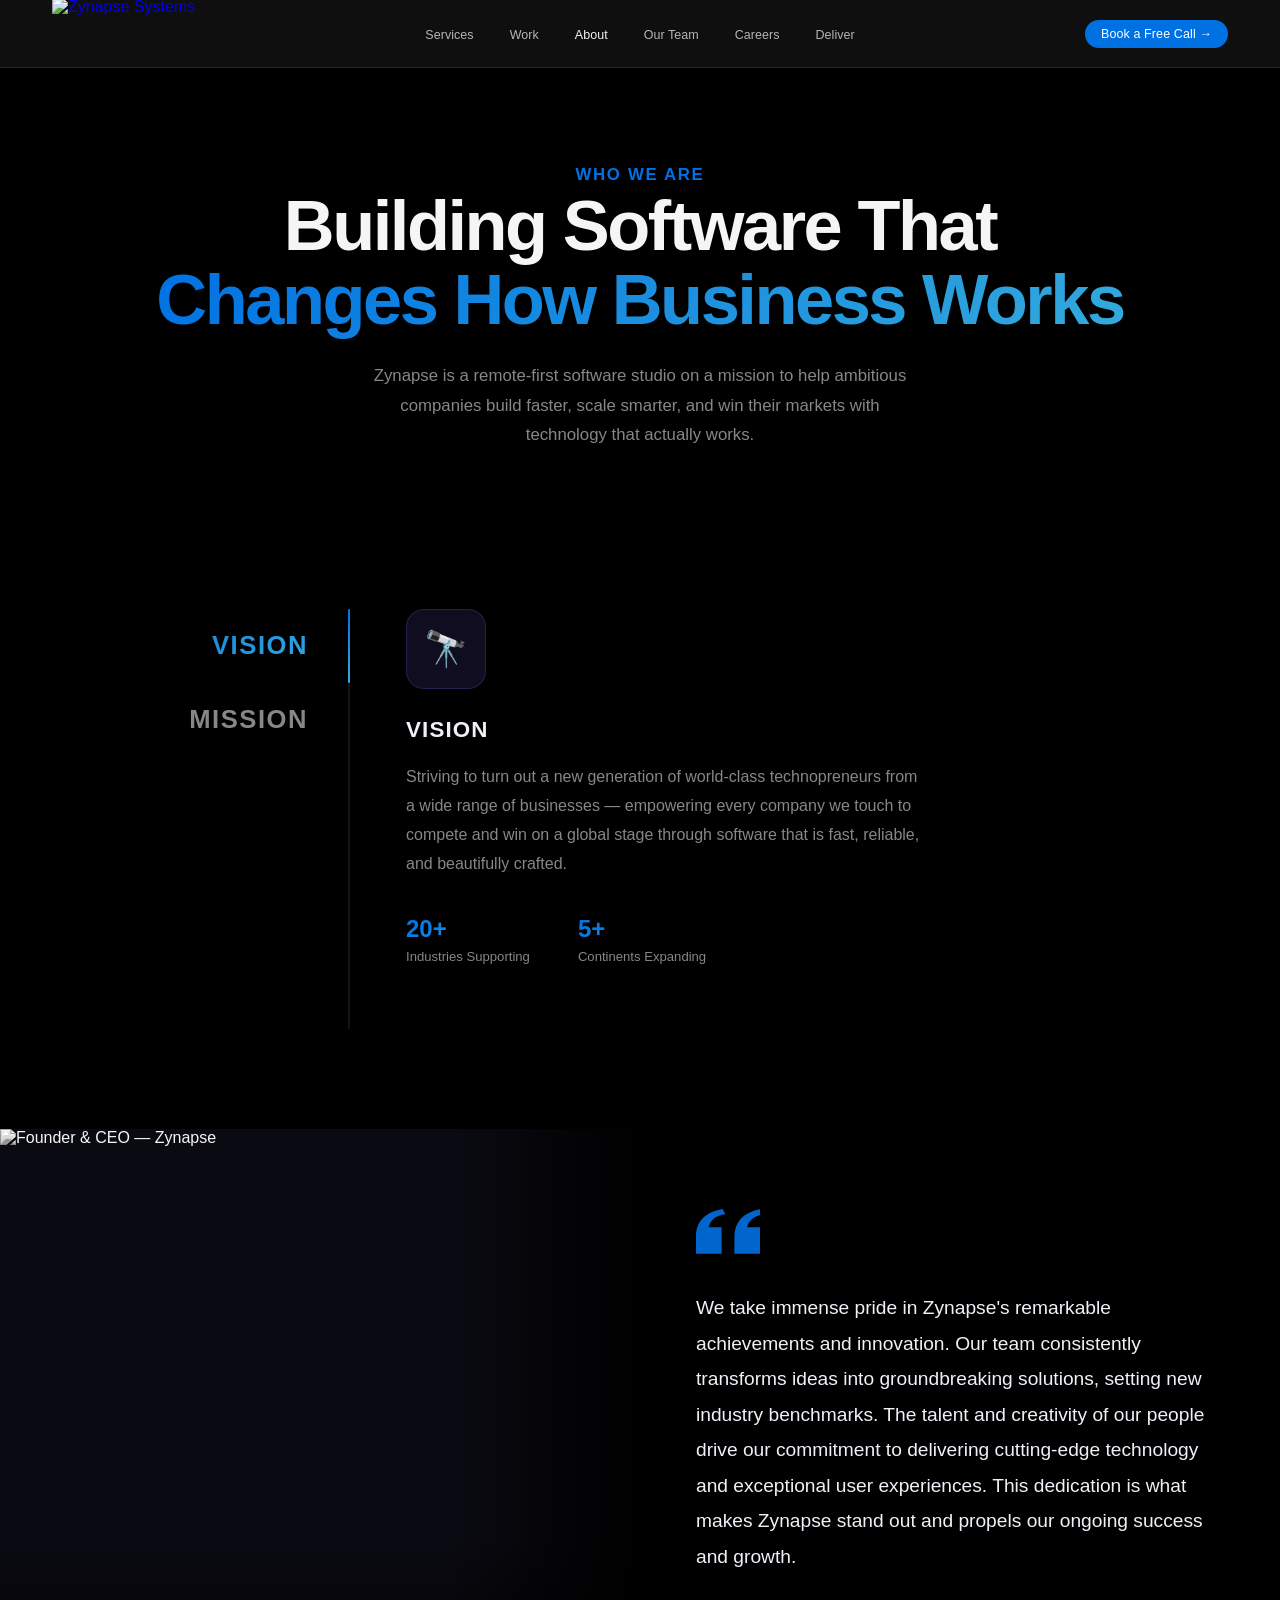
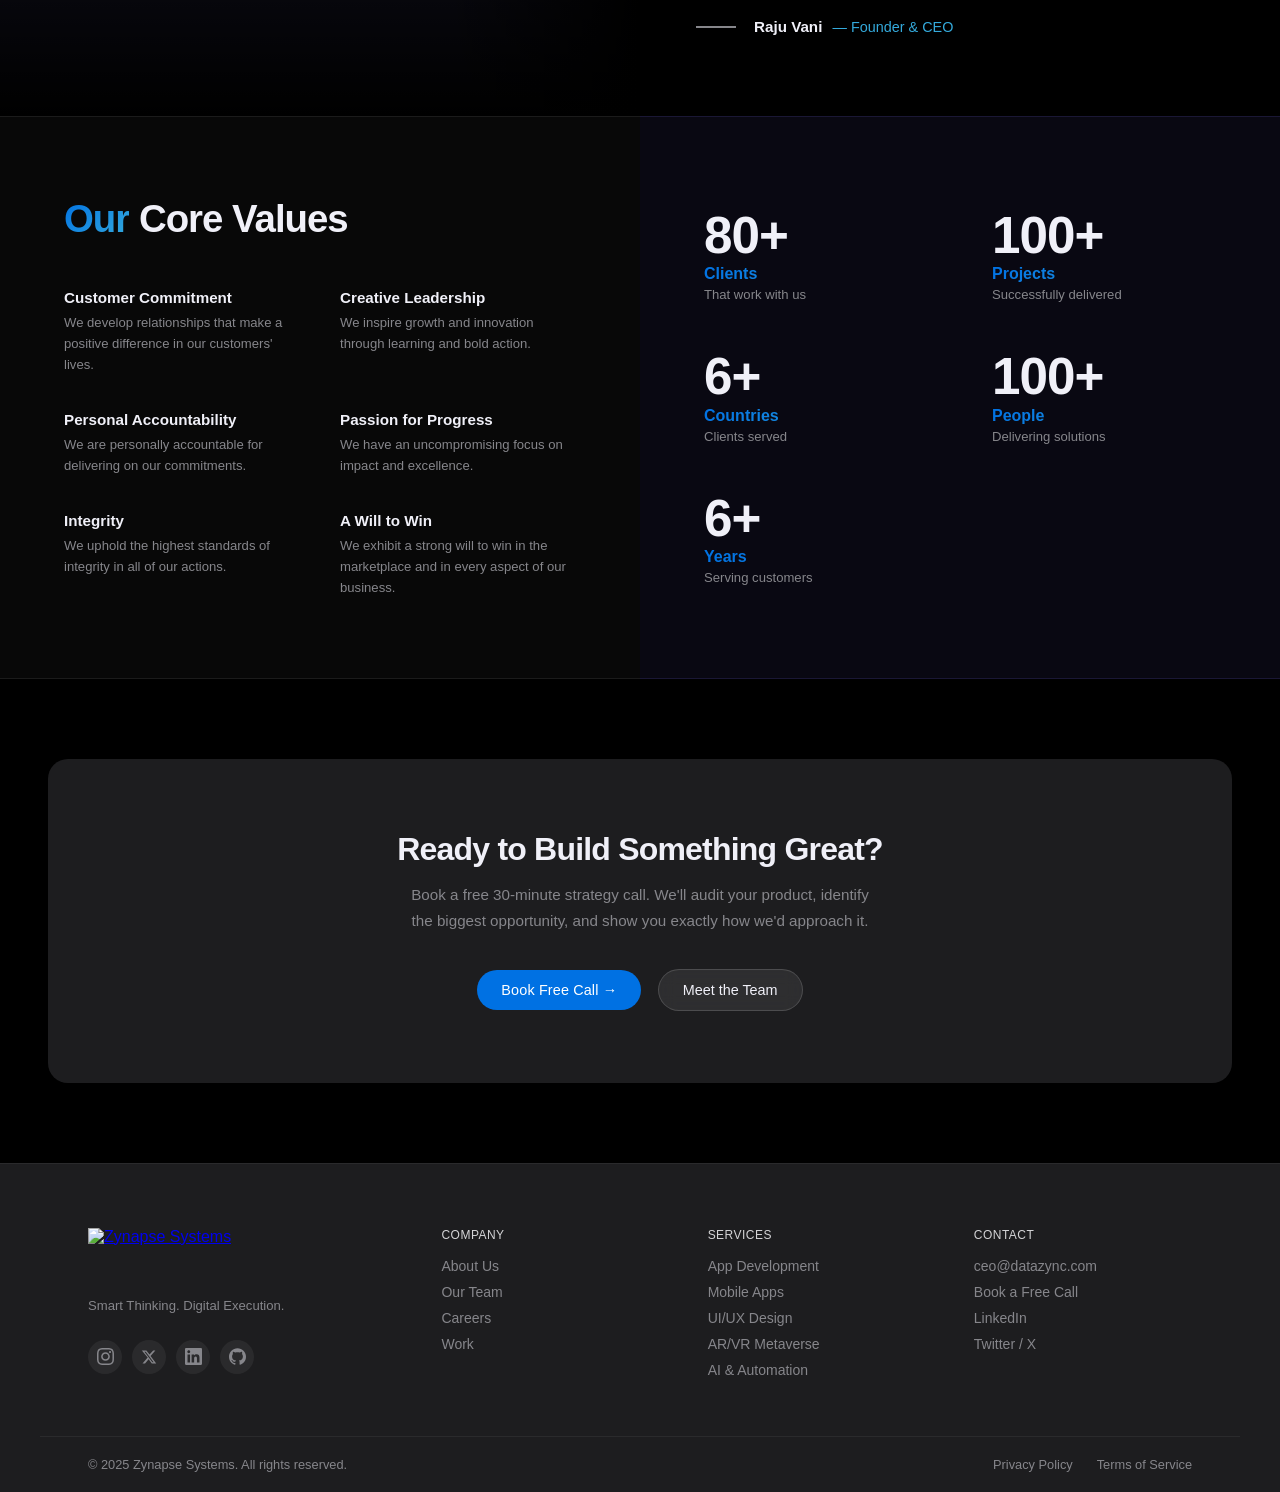
==== commit 44a3d45a: "transparant logo updated" ====
--- a/about.html
+++ b/about.html
@@ -2,7 +2,7 @@
 <html lang="en">
 <head>
   <meta charset="UTF-8">
-  <link rel="icon" type="image/png" href="https://i.postimg.cc/MZ3YzgGN/Chat-GPT-Image-Apr-28-2026-06-14-25-AM.png">
+  <link rel="icon" type="image/png" href="https://i.postimg.cc/1321zY27/datazync-logo-transparant.png">
   <meta name="viewport" content="width=device-width, initial-scale=1.0">
   <title>About — Zynapse</title>
   <link rel="preconnect" href="https://fonts.googleapis.com">
@@ -521,13 +521,13 @@
       .footer-links { display: none; }
     }
   </style>
-  <link rel="stylesheet" href="public/css/apple-theme.css">
+  <link rel="stylesheet" href="apple-theme.css">
 </head>
 <body>
 
   <!-- NAV -->
   <nav>
-    <a href="index.html" class="logo-link"><img src="https://i.postimg.cc/MZ3YzgGN/Chat-GPT-Image-Apr-28-2026-06-14-25-AM.png" alt="Zynapse Systems" class="logo-img"></a>
+    <a href="index.html" class="logo-link"><img src="https://i.postimg.cc/1321zY27/datazync-logo-transparant.png" alt="Zynapse Systems" class="logo-img"></a>
     <ul class="nav-links">
       <li><a href="index.html#services">Services</a></li>
       <li><a href="#">Work</a></li>
@@ -728,7 +728,7 @@
   <footer>
     <div class="footer-top">
       <div>
-        <a href="index.html"><img src="https://i.postimg.cc/MZ3YzgGN/Chat-GPT-Image-Apr-28-2026-06-14-25-AM.png" alt="Zynapse Systems" class="footer-logo-img"></a>
+        <a href="index.html"><img src="https://i.postimg.cc/1321zY27/datazync-logo-transparant.png" alt="Zynapse Systems" class="footer-logo-img"></a>
         <p class="footer-tagline">Smart Thinking. Digital Execution.</p>
         <div class="social-icons">
           <a href="#" class="social-icon" aria-label="Instagram"><svg width="17" height="17" viewBox="0 0 24 24" fill="currentColor"><path d="M12 2.163c3.204 0 3.584.012 4.85.07 3.252.148 4.771 1.691 4.919 4.919.058 1.265.069 1.645.069 4.849 0 3.205-.012 3.584-.069 4.849-.149 3.225-1.664 4.771-4.919 4.919-1.266.058-1.644.07-4.85.07-3.204 0-3.584-.012-4.849-.07-3.26-.149-4.771-1.699-4.919-4.92-.058-1.265-.07-1.644-.07-4.849 0-3.204.013-3.583.07-4.849.149-3.227 1.664-4.771 4.919-4.919 1.266-.057 1.645-.069 4.849-.069zm0-2.163c-3.259 0-3.667.014-4.947.072-4.358.2-6.78 2.618-6.98 6.98-.059 1.281-.073 1.689-.073 4.948 0 3.259.014 3.668.072 4.948.2 4.358 2.618 6.78 6.98 6.98 1.281.058 1.689.072 4.948.072 3.259 0 3.668-.014 4.948-.072 4.354-.2 6.782-2.618 6.979-6.98.059-1.28.073-1.689.073-4.948 0-3.259-.014-3.667-.072-4.947-.196-4.354-2.617-6.78-6.979-6.98-1.281-.059-1.69-.073-4.949-.073zm0 5.838c-3.403 0-6.162 2.759-6.162 6.162s2.759 6.163 6.162 6.163 6.162-2.759 6.162-6.163c0-3.403-2.759-6.162-6.162-6.162zm0 10.162c-2.209 0-4-1.79-4-4 0-2.209 1.791-4 4-4s4 1.791 4 4c0 2.21-1.791 4-4 4zm6.406-11.845c-.796 0-1.441.645-1.441 1.44s.645 1.44 1.441 1.44c.795 0 1.439-.645 1.439-1.44s-.644-1.44-1.439-1.44z"/></svg></a>
--- a/apple-theme.css
+++ b/apple-theme.css
@@ -0,0 +1,664 @@
+/*
+ * apple-theme.css — Zynapse Systems
+ * Apple-level design override: fonts, colors, layout, components
+ * Linked after inline <style> on all pages so these rules take precedence
+ */
+
+/* ═══════════════════════════════════════════════
+   DESIGN TOKENS
+═══════════════════════════════════════════════ */
+:root {
+  /* Apple color system */
+  --ap-black:       #000000;
+  --ap-dark:        #1d1d1f;
+  --ap-white:       #ffffff;
+  --ap-off-white:   #f5f5f7;
+  --ap-blue:        #0071e3;
+  --ap-blue-hover:  #0077ed;
+  --ap-blue-light:  rgba(0,113,227,0.08);
+  --ap-teal:        #34aadc;
+  --ap-green:       #30d158;
+  --ap-gray:        #6e6e73;
+  --ap-lgray:       #86868b;
+  --ap-border:      rgba(0,0,0,0.08);
+
+  /* Override legacy tokens to Apple values */
+  --accent:  #0071e3;
+  --accent2: #34aadc;
+  --glow:    rgba(0,113,227,0.2);
+  --muted:   #86868b;
+  --bg:      #000000;
+}
+
+/* ═══════════════════════════════════════════════
+   TYPOGRAPHY — Apple system font stack
+═══════════════════════════════════════════════ */
+body,
+input, select, textarea, button {
+  font-family: -apple-system, BlinkMacSystemFont, "SF Pro Display", "SF Pro Text",
+               "Helvetica Neue", "Segoe UI", Arial, sans-serif;
+  -webkit-font-smoothing: antialiased;
+  -moz-osx-font-smoothing: grayscale;
+}
+
+/* ═══════════════════════════════════════════════
+   NAV — Apple dark frosted glass (universal)
+═══════════════════════════════════════════════ */
+nav {
+  height: 68px !important;
+  padding: 0 52px !important;
+  background: rgba(18,18,18,0.86) !important;
+  backdrop-filter: saturate(180%) blur(20px) !important;
+  -webkit-backdrop-filter: saturate(180%) blur(20px) !important;
+  border-bottom: 1px solid rgba(255,255,255,0.09) !important;
+  display: flex !important;
+  align-items: center !important;
+}
+
+/* ── Logo — responsive sizing + blend mode ── */
+.logo-img {
+  height: clamp(44px, 5.5vw, 72px) !important;
+  width: auto !important;
+  object-fit: contain !important;
+  display: block !important;
+  max-width: 200px !important;
+}
+
+/* Footer logo — slightly smaller but still responsive */
+.footer-logo-img {
+  height: clamp(36px, 4vw, 56px) !important;
+  width: auto !important;
+  object-fit: contain !important;
+  display: block !important;
+  max-width: 160px !important;
+  margin-bottom: 16px !important;
+}
+
+/* Logo link — no background so transparent PNG shows cleanly */
+.logo-link,
+a:has(> .footer-logo-img) {
+  background: transparent !important;
+  display: flex !important;
+  align-items: center !important;
+}
+
+/* Tablet */
+@media (max-width: 1024px) {
+  nav { height: 60px !important; padding: 0 32px !important; }
+  .logo-img { height: clamp(38px, 6vw, 56px) !important; }
+  .footer-logo-img { height: clamp(32px, 5vw, 48px) !important; }
+}
+
+/* Mobile */
+@media (max-width: 640px) {
+  nav { height: 56px !important; padding: 0 20px !important; }
+  .logo-img { height: 40px !important; max-width: 140px !important; }
+  .footer-logo-img { height: 34px !important; max-width: 120px !important; }
+}
+
+.nav-links a {
+  font-size: 0.78rem;
+  font-weight: 400;
+  letter-spacing: 0.005em;
+  color: rgba(245,245,247,0.72);
+}
+.nav-links a:hover,
+.nav-links a.active { color: #f5f5f7; }
+
+.nav-cta {
+  background: var(--ap-blue) !important;
+  color: #fff !important;
+  border: none !important;
+  border-radius: 980px !important;
+  padding: 7px 16px !important;
+  font-size: 0.78rem !important;
+  font-weight: 400 !important;
+  letter-spacing: 0.01em !important;
+  transition: background 0.2s !important;
+  transform: none !important;
+  opacity: 1 !important;
+  box-shadow: none !important;
+}
+.nav-cta:hover {
+  background: var(--ap-blue-hover) !important;
+  transform: none !important;
+  opacity: 1 !important;
+}
+
+/* ═══════════════════════════════════════════════
+   HERO
+═══════════════════════════════════════════════ */
+.hero { background: #000; }
+
+.hero-overlay {
+  background: linear-gradient(
+    108deg,
+    rgba(0,0,0,0.93) 0%,
+    rgba(0,0,0,0.6) 52%,
+    rgba(0,0,0,0.1) 100%
+  ) !important;
+}
+
+.hero-content { margin-top: 52px !important; }
+
+h1 {
+  font-size: clamp(3rem, 5.5vw, 4.8rem) !important;
+  font-weight: 700 !important;
+  letter-spacing: -0.035em !important;
+  line-height: 1.05 !important;
+  color: #f5f5f7;
+}
+h1 .highlight {
+  background: linear-gradient(135deg, #2997ff 0%, var(--ap-teal) 100%) !important;
+  -webkit-background-clip: text !important;
+  background-clip: text !important;
+  -webkit-text-fill-color: transparent !important;
+}
+
+.badge {
+  background: rgba(255,255,255,0.06) !important;
+  border: 1px solid rgba(255,255,255,0.12) !important;
+  color: rgba(245,245,247,0.72) !important;
+  border-radius: 980px !important;
+  font-size: 0.75rem !important;
+  font-weight: 400 !important;
+  letter-spacing: 0.01em !important;
+}
+.badge-dot { background: var(--ap-green) !important; }
+
+.hero-tagline {
+  font-size: 1.15rem !important;
+  font-weight: 400 !important;
+  color: rgba(245,245,247,0.7) !important;
+}
+.hero-tagline em {
+  background: linear-gradient(135deg, var(--ap-teal), #2997ff);
+  -webkit-background-clip: text;
+  background-clip: text;
+  -webkit-text-fill-color: transparent;
+  font-style: normal;
+}
+.hero-sub { color: rgba(245,245,247,0.48) !important; font-weight: 400 !important; }
+
+.pain-icon {
+  background: rgba(255,69,58,0.1) !important;
+  border-color: rgba(255,69,58,0.2) !important;
+  color: #ff453a !important;
+}
+.gain-icon {
+  background: rgba(52,170,220,0.1) !important;
+  border-color: rgba(52,170,220,0.2) !important;
+  color: var(--ap-teal) !important;
+}
+.pain-item span:last-child { color: rgba(245,245,247,0.48) !important; }
+.gain-item span:last-child { color: rgba(245,245,247,0.82) !important; }
+
+.hero-urgency { color: rgba(245,245,247,0.38) !important; }
+.hero-urgency strong { color: #ffd60a !important; }
+
+.spline-watermark-blocker { background: #000 !important; }
+
+/* Trust bar */
+.trust-label {
+  font-size: 0.75rem !important;
+  color: rgba(245,245,247,0.45) !important;
+  font-weight: 400 !important;
+  text-transform: none !important;
+  letter-spacing: 0.01em !important;
+}
+.stars { color: #ffd60a !important; }
+.rating-text { color: rgba(245,245,247,0.45) !important; font-size: 0.82rem !important; }
+.avatar { border-color: #000 !important; }
+.av-more { background: rgba(255,255,255,0.1) !important; }
+
+/* ═══════════════════════════════════════════════
+   BUTTONS — Apple pill style
+═══════════════════════════════════════════════ */
+.btn-primary {
+  background: var(--ap-blue) !important;
+  border-radius: 980px !important;
+  padding: 12px 24px !important;
+  font-size: 0.9rem !important;
+  font-weight: 400 !important;
+  box-shadow: none !important;
+  letter-spacing: 0.01em !important;
+  border: none !important;
+}
+.btn-primary:hover {
+  background: var(--ap-blue-hover) !important;
+  transform: translateY(-1px) !important;
+  box-shadow: none !important;
+}
+
+.btn-cta-main {
+  border-radius: 980px !important;
+  padding: 12px 24px !important;
+  font-size: 0.9rem !important;
+  box-shadow: none !important;
+}
+.btn-cta-main::after { display: none !important; }
+
+.btn-ghost {
+  background: rgba(255,255,255,0.08) !important;
+  border: 1px solid rgba(255,255,255,0.15) !important;
+  border-radius: 980px !important;
+  padding: 12px 24px !important;
+  font-size: 0.9rem !important;
+  font-weight: 400 !important;
+}
+.btn-ghost:hover { background: rgba(255,255,255,0.14) !important; transform: none !important; }
+
+/* ═══════════════════════════════════════════════
+   STATS STRIP — Pure black
+═══════════════════════════════════════════════ */
+.stats-strip {
+  background: rgba(255,255,255,0.05) !important;
+  border-color: rgba(255,255,255,0.06) !important;
+}
+.stat { background: #000 !important; }
+.stat-num {
+  font-size: 2.8rem !important;
+  font-weight: 700 !important;
+  letter-spacing: -0.045em !important;
+  background: linear-gradient(180deg, #fff 20%, rgba(245,245,247,0.55) 100%) !important;
+  -webkit-background-clip: text !important;
+  background-clip: text !important;
+  -webkit-text-fill-color: transparent !important;
+}
+.stat-label { color: var(--ap-lgray) !important; font-weight: 400 !important; }
+
+/* ═══════════════════════════════════════════════
+   FEATURES SECTION — Apple light gray
+═══════════════════════════════════════════════ */
+.features {
+  background: var(--ap-off-white) !important;
+  max-width: none !important;
+  margin: 0 !important;
+  padding: 120px max(48px, calc((100vw - 1200px) / 2)) !important;
+}
+.features .section-label { color: var(--ap-blue) !important; }
+.features .section-title { color: var(--ap-dark) !important; }
+.features .section-sub   { color: var(--ap-gray) !important; }
+
+.feature-grid {
+  max-width: 1200px !important;
+  margin-left: auto !important;
+  margin-right: auto !important;
+}
+
+.feature-card {
+  background: #fff !important;
+  border: none !important;
+  box-shadow: 0 2px 14px rgba(0,0,0,0.07), 0 0 0 0.5px rgba(0,0,0,0.04) !important;
+}
+.feature-card:hover {
+  border-color: transparent !important;
+  transform: translateY(-5px) !important;
+  box-shadow: 0 16px 44px rgba(0,0,0,0.1), 0 0 0 0.5px rgba(0,0,0,0.04) !important;
+}
+
+.feature-icon { border-radius: 14px !important; }
+.fi-1 { background: rgba(0,113,227,0.08) !important; }
+.fi-2 { background: rgba(52,170,220,0.1) !important; }
+.fi-3 { background: rgba(255,149,0,0.1) !important; }
+.fi-4 { background: rgba(52,199,89,0.1) !important; }
+.fi-5 { background: rgba(88,86,214,0.1) !important; }
+.fi-6 { background: rgba(255,45,85,0.1) !important; }
+
+.feature-title { color: var(--ap-dark) !important; letter-spacing: -0.01em !important; font-weight: 600 !important; }
+.feature-desc  { color: var(--ap-gray) !important; font-weight: 400 !important; }
+
+/* ═══════════════════════════════════════════════
+   SERVICES SECTION — Pure white
+═══════════════════════════════════════════════ */
+.services-section {
+  background: #fff !important;
+  max-width: none !important;
+  margin: 0 !important;
+  padding: 120px max(48px, calc((100vw - 1280px) / 2)) !important;
+}
+.services-section .section-label { color: var(--ap-blue) !important; }
+.services-section .section-title { color: var(--ap-dark) !important; }
+.services-section .section-sub   { color: var(--ap-gray) !important; }
+
+.cs-grid {
+  max-width: 1280px !important;
+  margin-left: auto !important;
+  margin-right: auto !important;
+}
+
+.cs-card {
+  background: #fff !important;
+  border: 0.5px solid rgba(0,0,0,0.07) !important;
+  box-shadow: 0 2px 12px rgba(0,0,0,0.04) !important;
+}
+.cs-card:hover {
+  border-color: rgba(0,113,227,0.15) !important;
+  box-shadow: 0 16px 48px rgba(0,0,0,0.1) !important;
+  transform: translateY(-5px) !important;
+}
+
+.cs-card.featured {
+  background: #1d1d1f !important;
+  border-color: transparent !important;
+  box-shadow: 0 8px 40px rgba(0,0,0,0.18) !important;
+}
+.cs-card.featured:hover {
+  box-shadow: 0 24px 64px rgba(0,0,0,0.3) !important;
+  border-color: transparent !important;
+}
+
+.cs-icon { background: var(--ap-blue-light) !important; border: none !important; }
+.cs-card.featured .cs-icon { background: rgba(255,255,255,0.08) !important; }
+
+.cs-badge {
+  color: var(--ap-blue) !important;
+  background: var(--ap-blue-light) !important;
+  border: none !important;
+  border-radius: 980px !important;
+  font-weight: 600 !important;
+}
+.cs-badge.popular { color: #fff !important; background: var(--ap-blue) !important; }
+
+.cs-title {
+  color: var(--ap-dark) !important;
+  letter-spacing: -0.02em !important;
+  font-weight: 600 !important;
+}
+.cs-card.featured .cs-title { color: #f5f5f7 !important; }
+
+.cs-desc  { color: var(--ap-gray) !important; font-weight: 400 !important; }
+.cs-card.featured .cs-desc { color: rgba(245,245,247,0.6) !important; }
+
+.cs-features li { color: var(--ap-dark) !important; font-weight: 500 !important; }
+.cs-card.featured .cs-features li { color: rgba(245,245,247,0.85) !important; }
+
+.cs-check { border-color: var(--ap-blue) !important; }
+
+.cs-cta {
+  color: var(--ap-blue) !important;
+  font-size: 0.85rem !important;
+  font-weight: 500 !important;
+  letter-spacing: 0 !important;
+  text-transform: none !important;
+}
+.cs-card.featured .cs-cta { color: rgba(245,245,247,0.8) !important; }
+
+.cs-number { color: rgba(0,0,0,0.03) !important; }
+.cs-card.featured .cs-number { color: rgba(255,255,255,0.04) !important; }
+
+/* ═══════════════════════════════════════════════
+   CTA BAND — Apple dark
+═══════════════════════════════════════════════ */
+.cta-band {
+  background: #1d1d1f !important;
+  border: none !important;
+  box-shadow: none !important;
+  border-radius: 20px !important;
+}
+.cta-text h2 {
+  color: #f5f5f7 !important;
+  font-weight: 700 !important;
+  letter-spacing: -0.04em !important;
+}
+.cta-text p { color: var(--ap-lgray) !important; font-weight: 400 !important; }
+
+/* ═══════════════════════════════════════════════
+   CONTACT SECTION — Apple light gray
+═══════════════════════════════════════════════ */
+.contact-section {
+  background: var(--ap-off-white) !important;
+  max-width: none !important;
+  margin: 0 !important;
+  padding: 120px max(48px, calc((100vw - 1200px) / 2)) !important;
+}
+.contact-section::before,
+.contact-section::after { display: none !important; }
+
+.contact-inner {
+  max-width: 1200px !important;
+  margin: 0 auto !important;
+}
+
+.contact-eyebrow { color: var(--ap-blue) !important; }
+.contact-eyebrow::before { background: var(--ap-blue) !important; }
+
+.contact-heading { color: var(--ap-dark) !important; font-weight: 700 !important; letter-spacing: -0.035em !important; }
+.contact-heading span {
+  background: linear-gradient(135deg, var(--ap-blue), var(--ap-teal)) !important;
+  -webkit-background-clip: text !important;
+  background-clip: text !important;
+  -webkit-text-fill-color: transparent !important;
+}
+.contact-desc { color: var(--ap-gray) !important; font-weight: 400 !important; }
+
+.contact-info-item {
+  background: #fff !important;
+  border: none !important;
+  box-shadow: 0 1px 6px rgba(0,0,0,0.05), 0 0 0 0.5px rgba(0,0,0,0.04) !important;
+}
+.contact-info-item:hover {
+  border-color: transparent !important;
+  background: #fff !important;
+  box-shadow: 0 4px 18px rgba(0,0,0,0.09), 0 0 0 0.5px rgba(0,0,0,0.04) !important;
+  transform: translateY(-2px) !important;
+}
+
+.ci-icon { background: var(--ap-blue-light) !important; border: none !important; }
+.ci-label { color: var(--ap-gray) !important; }
+.ci-value { color: var(--ap-dark) !important; font-weight: 500 !important; }
+
+.response-badge {
+  background: rgba(52,199,89,0.08) !important;
+  border: none !important;
+  color: #1a7e3a !important;
+}
+.response-dot { background: var(--ap-green) !important; }
+
+/* Form card */
+.contact-form-card {
+  background: #fff !important;
+  border: none !important;
+  box-shadow: 0 8px 44px rgba(0,0,0,0.1) !important;
+  backdrop-filter: none !important;
+  -webkit-backdrop-filter: none !important;
+}
+.contact-form-card::before { display: none !important; }
+
+.form-title {
+  color: var(--ap-dark) !important;
+  font-weight: 700 !important;
+  letter-spacing: -0.03em !important;
+}
+.form-subtitle { color: var(--ap-gray) !important; font-weight: 400 !important; }
+
+.cf-label { color: var(--ap-dark) !important; font-weight: 500 !important; letter-spacing: 0 !important; }
+.cf-label .req { color: var(--ap-blue) !important; }
+
+.cf-input,
+.cf-select,
+.cf-textarea {
+  background: var(--ap-off-white) !important;
+  border: 1.5px solid rgba(0,0,0,0.1) !important;
+  color: var(--ap-dark) !important;
+  font-family: -apple-system, BlinkMacSystemFont, "SF Pro Text", "Helvetica Neue", sans-serif !important;
+}
+.cf-input::placeholder,
+.cf-textarea::placeholder { color: rgba(110,110,115,0.55) !important; }
+.cf-input:focus,
+.cf-select:focus,
+.cf-textarea:focus {
+  border-color: var(--ap-blue) !important;
+  background: #fff !important;
+  box-shadow: 0 0 0 3px rgba(0,113,227,0.15) !important;
+}
+.cf-input.v-ok, .cf-select.v-ok, .cf-textarea.v-ok {
+  border-color: #34c759 !important;
+  background: rgba(52,199,89,0.04) !important;
+  box-shadow: none !important;
+}
+.cf-input.v-err, .cf-select.v-err, .cf-textarea.v-err {
+  border-color: #ff3b30 !important;
+  background: rgba(255,59,48,0.04) !important;
+  box-shadow: none !important;
+}
+.cf-select option { background: #fff !important; color: var(--ap-dark) !important; }
+.cf-err { color: #ff3b30 !important; }
+
+.cf-submit {
+  background: var(--ap-blue) !important;
+  border-radius: 980px !important;
+  font-weight: 500 !important;
+  box-shadow: none !important;
+  font-family: -apple-system, BlinkMacSystemFont, "SF Pro Text", "Helvetica Neue", sans-serif !important;
+}
+.cf-submit:hover:not(:disabled) {
+  background: var(--ap-blue-hover) !important;
+  transform: translateY(-1px) !important;
+  box-shadow: none !important;
+}
+
+.cf-privacy { color: var(--ap-gray) !important; font-weight: 400 !important; }
+.cf-privacy a { color: var(--ap-blue) !important; }
+
+.cf-success-icon {
+  background: rgba(52,199,89,0.08) !important;
+  border-color: rgba(52,199,89,0.2) !important;
+}
+.cf-success h3 { color: var(--ap-dark) !important; letter-spacing: -0.03em !important; font-weight: 700 !important; }
+.cf-success p  { color: var(--ap-gray) !important; }
+
+/* Toasts */
+.ctf-toast { backdrop-filter: saturate(150%) blur(20px) !important; box-shadow: 0 4px 20px rgba(0,0,0,0.12) !important; }
+.ctf-toast.t-err  { background: rgba(255,59,48,0.09) !important;  border-color: rgba(255,59,48,0.18) !important;  color: #ff3b30 !important; }
+.ctf-toast.t-ok   { background: rgba(52,199,89,0.09) !important;  border-color: rgba(52,199,89,0.18) !important;  color: #1a7e3a !important; }
+.ctf-toast.t-warn { background: rgba(255,214,10,0.09) !important; border-color: rgba(255,214,10,0.18) !important; color: #7d5a00 !important; }
+
+/* ═══════════════════════════════════════════════
+   FOOTER — Apple dark charcoal
+═══════════════════════════════════════════════ */
+footer {
+  background: #1d1d1f !important;
+  border-top-color: rgba(255,255,255,0.06) !important;
+}
+.footer-tagline { color: var(--ap-lgray) !important; font-weight: 400 !important; }
+.footer-col h4 {
+  color: rgba(245,245,247,0.85) !important;
+  font-size: 0.75rem !important;
+  font-weight: 500 !important;
+  letter-spacing: 0.04em !important;
+}
+.footer-col a { color: var(--ap-lgray) !important; font-weight: 400 !important; }
+.footer-col a:hover { color: #f5f5f7 !important; }
+.social-icon {
+  background: rgba(255,255,255,0.06) !important;
+  border: none !important;
+  border-radius: 50% !important;
+}
+.social-icon:hover { background: rgba(255,255,255,0.12) !important; transform: none !important; border-color: transparent !important; }
+.footer-bottom { border-top-color: rgba(255,255,255,0.06) !important; }
+.footer-bottom p,
+.footer-links a { color: var(--ap-lgray) !important; font-weight: 400 !important; }
+.footer-links a:hover { color: #f5f5f7 !important; }
+
+/* ═══════════════════════════════════════════════
+   ABOUT PAGE
+═══════════════════════════════════════════════ */
+.about-hero h1 span {
+  background: linear-gradient(135deg, var(--ap-blue) 0%, var(--ap-teal) 100%) !important;
+  -webkit-background-clip: text !important;
+  -webkit-text-fill-color: transparent !important;
+}
+.section-label { color: var(--ap-blue) !important; }
+.vm-tab.active {
+  background: linear-gradient(135deg, var(--ap-blue) 0%, var(--ap-teal) 100%) !important;
+  -webkit-background-clip: text !important;
+  -webkit-text-fill-color: transparent !important;
+}
+#vm-indicator { background: linear-gradient(180deg, var(--ap-blue) 0%, var(--ap-teal) 100%) !important; }
+.panel-stat-val {
+  background: linear-gradient(135deg, var(--ap-blue) 0%, var(--ap-teal) 100%) !important;
+  -webkit-background-clip: text !important;
+  -webkit-text-fill-color: transparent !important;
+}
+
+/* ═══════════════════════════════════════════════
+   TEAM PAGE
+═══════════════════════════════════════════════ */
+.btn-team {
+  background: var(--ap-blue) !important;
+  border-radius: 980px !important;
+  box-shadow: 0 0 28px rgba(0,113,227,0.35) !important;
+}
+.btn-team:hover { box-shadow: 0 0 44px rgba(0,113,227,0.5) !important; }
+.member-card:hover { border-color: rgba(0,113,227,0.3) !important; }
+
+/* ═══════════════════════════════════════════════
+   CAREERS PAGE
+═══════════════════════════════════════════════ */
+.btn-primary.careers-btn,
+.careers-section .btn-primary {
+  background: var(--ap-blue) !important;
+  border-radius: 980px !important;
+}
+.dream-badge {
+  background: rgba(0,113,227,0.1) !important;
+  border-color: rgba(0,113,227,0.25) !important;
+  color: var(--ap-blue) !important;
+}
+.benefit-pill {
+  background: rgba(0,113,227,0.07) !important;
+  border-color: rgba(0,113,227,0.18) !important;
+  color: var(--ap-blue) !important;
+}
+
+/* ═══════════════════════════════════════════════
+   DELIVER PAGE
+═══════════════════════════════════════════════ */
+.hero-badge { border-radius: 980px !important; }
+.timeline-progress { background: linear-gradient(180deg, var(--ap-blue), var(--ap-teal)) !important; }
+.step-item.active .step-number { background: var(--ap-blue) !important; box-shadow: 0 0 20px rgba(0,113,227,0.5) !important; }
+
+/* ═══════════════════════════════════════════════
+   CHATBOT WIDGET — Apple blue
+═══════════════════════════════════════════════ */
+#zyn-chat-btn {
+  background: var(--ap-blue) !important;
+  box-shadow: 0 4px 20px rgba(0,113,227,0.4) !important;
+}
+#zyn-chat-btn:hover {
+  box-shadow: 0 8px 32px rgba(0,113,227,0.55) !important;
+}
+.zyn-hd {
+  background: linear-gradient(135deg, rgba(0,113,227,0.12), rgba(52,170,220,0.08)) !important;
+  border-bottom-color: rgba(0,113,227,0.12) !important;
+}
+.zyn-hd-avatar { background: linear-gradient(135deg, var(--ap-blue), var(--ap-teal)) !important; }
+.zyn-hd-status { color: var(--ap-teal) !important; }
+.zyn-hd-status::before { background: var(--ap-teal) !important; box-shadow: 0 0 6px var(--ap-teal) !important; }
+.zyn-msg.user .zyn-bubble { background: linear-gradient(135deg, var(--ap-blue), var(--ap-teal)) !important; }
+.zyn-typing span { background: rgba(0,113,227,0.8) !important; }
+.zyn-quick-btn {
+  background: rgba(0,113,227,0.08) !important;
+  border-color: rgba(0,113,227,0.25) !important;
+  color: var(--ap-blue) !important;
+}
+.zyn-quick-btn:hover { background: rgba(0,113,227,0.16) !important; }
+#zyn-input:focus { border-color: rgba(0,113,227,0.5) !important; }
+#zyn-send-btn { background: var(--ap-blue) !important; }
+
+/* ═══════════════════════════════════════════════
+   RESPONSIVE OVERRIDES
+═══════════════════════════════════════════════ */
+@media (max-width: 1024px) {
+  .contact-section { padding: 80px 32px !important; }
+  .features { padding: 80px 32px !important; }
+  .services-section { padding: 80px 32px !important; }
+}
+@media (max-width: 768px) {
+  nav { padding: 0 20px !important; }
+  .features { padding: 72px 20px !important; }
+  .services-section { padding: 72px 20px !important; }
+  .contact-section { padding: 72px 20px !important; }
+  h1 { font-size: clamp(2.4rem, 8vw, 3.2rem) !important; }
+}
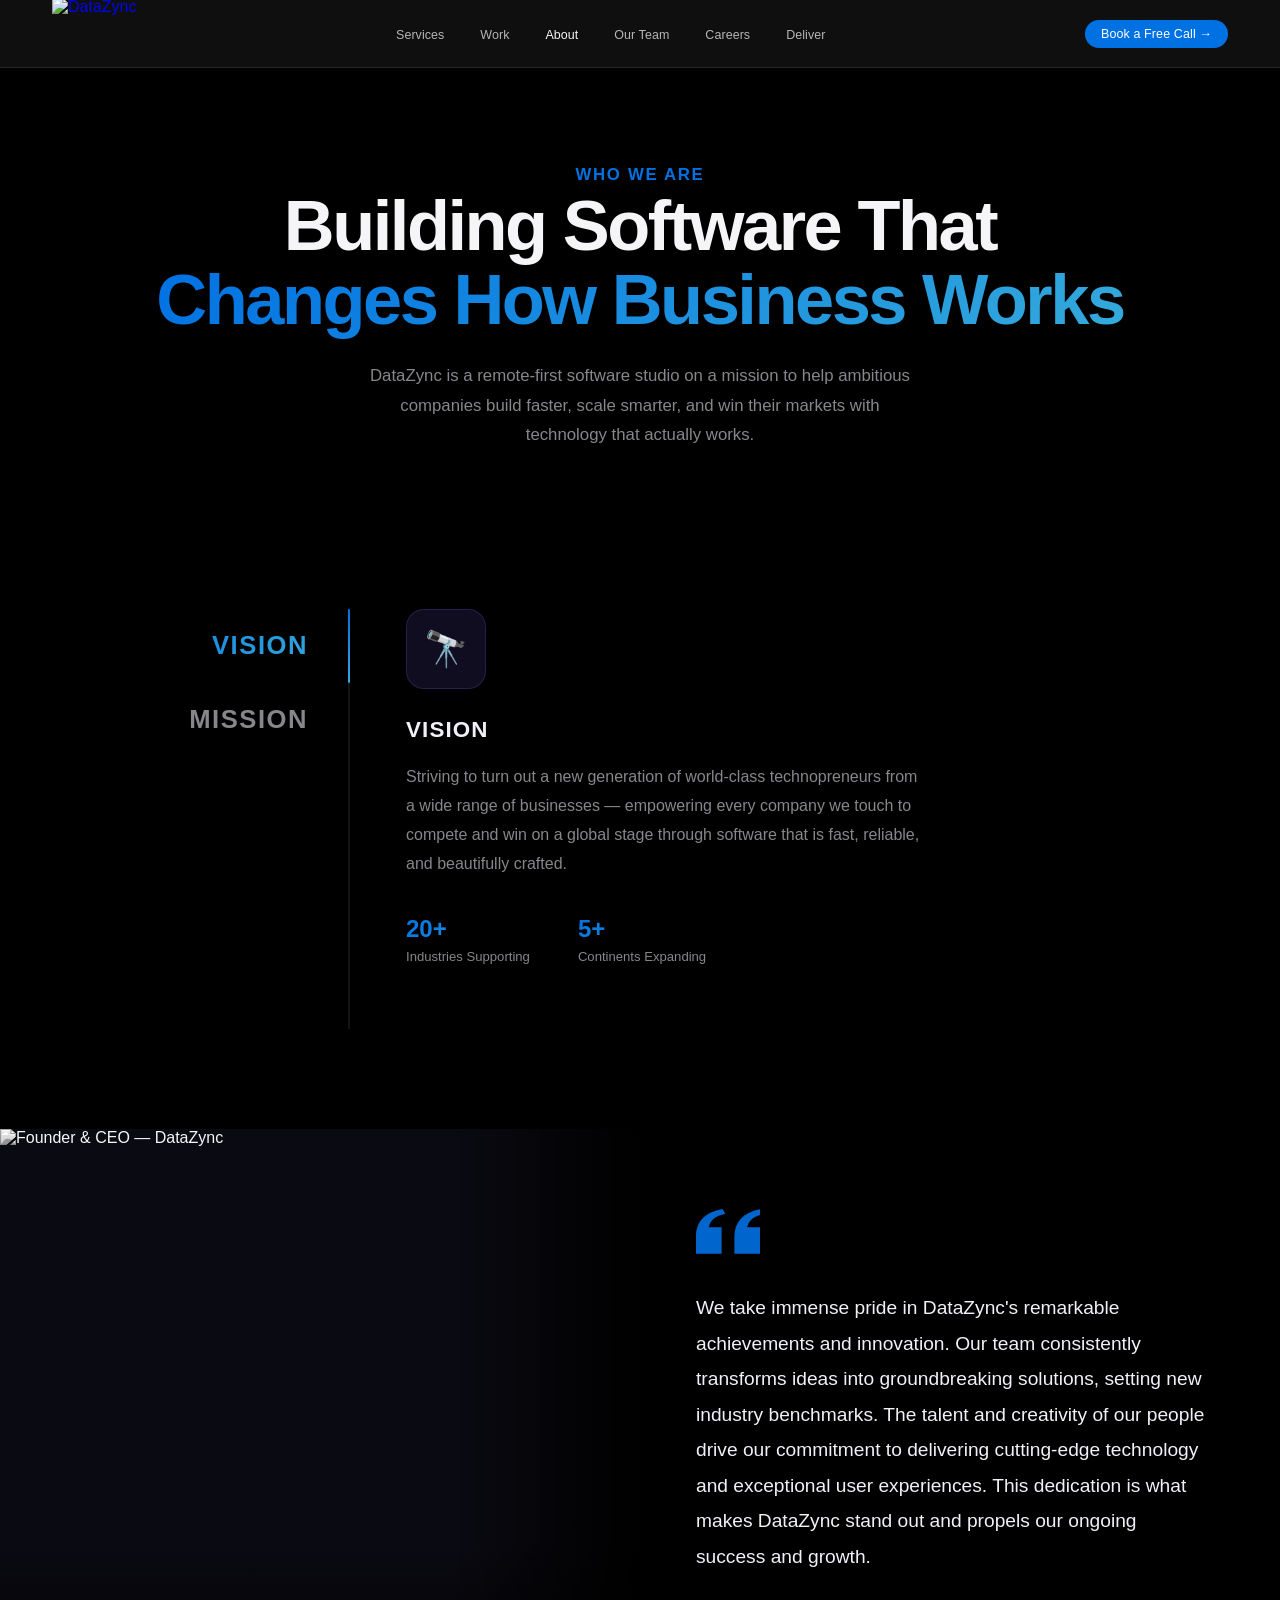
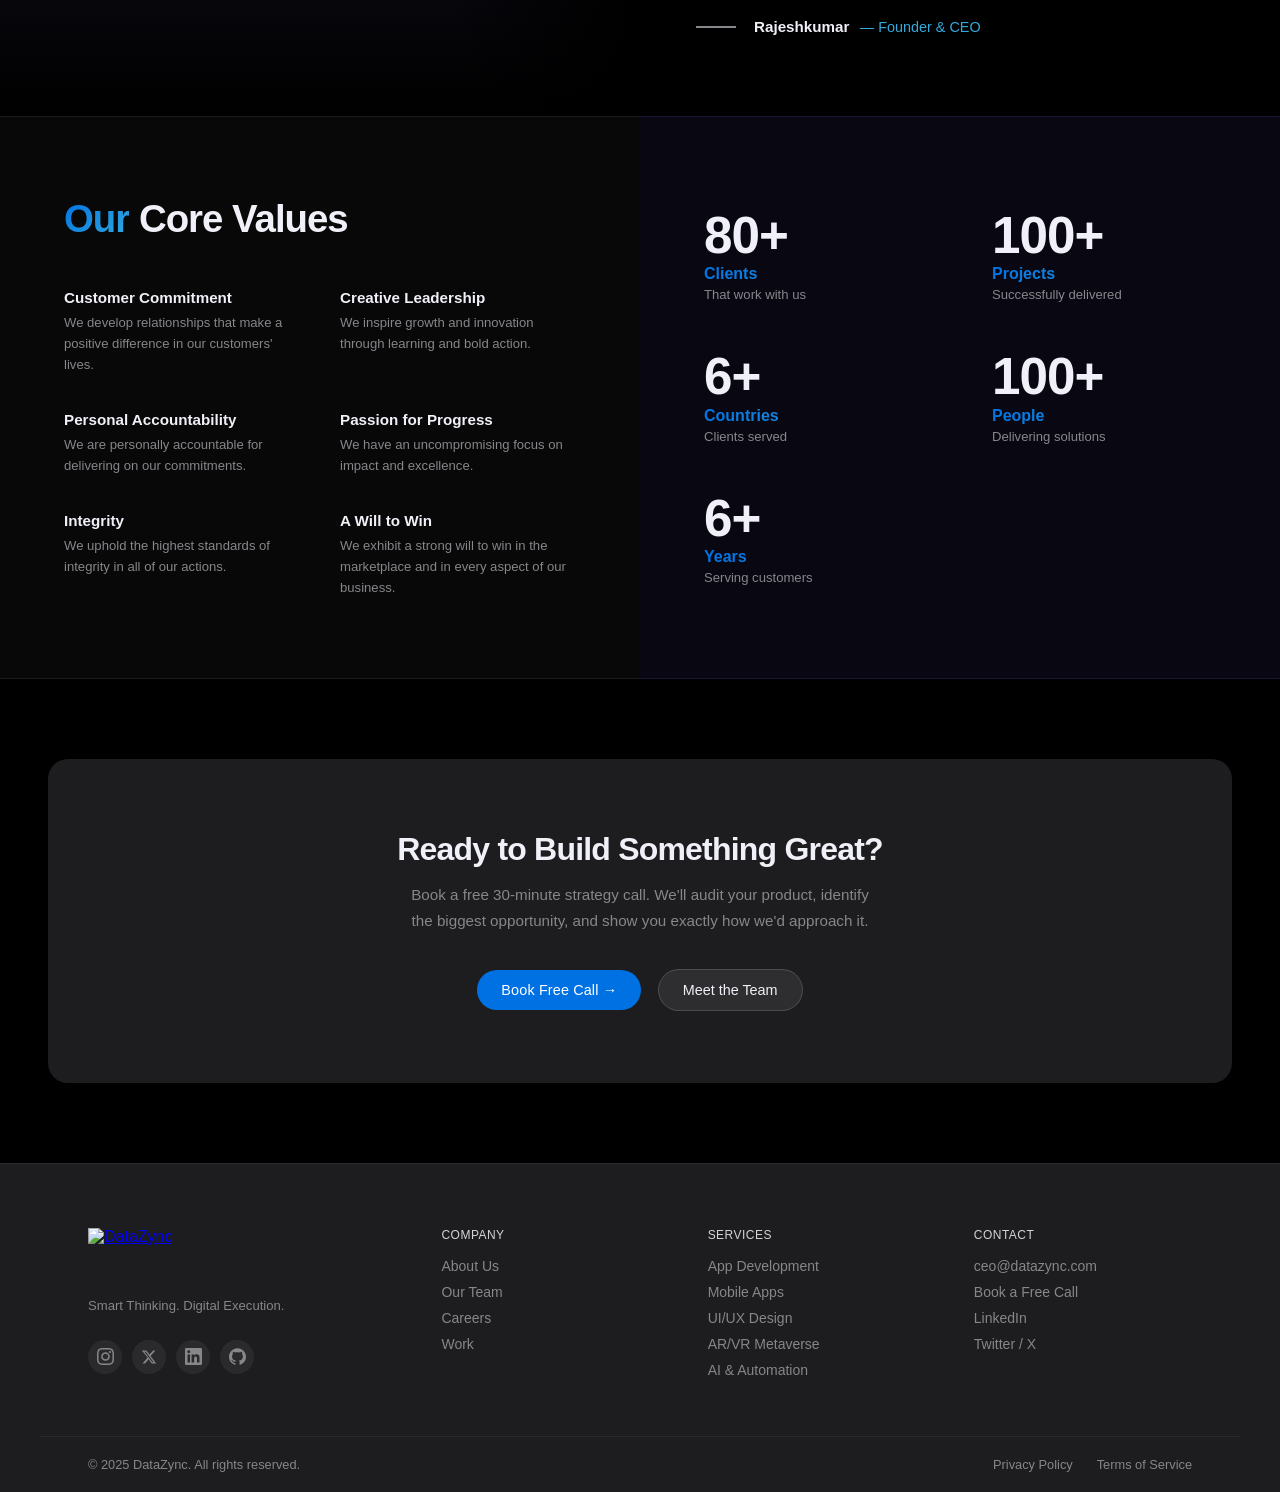
==== commit 3abba848: "updated content - About" ====
--- a/about.html
+++ b/about.html
@@ -4,7 +4,7 @@
   <meta charset="UTF-8">
   <link rel="icon" type="image/png" href="https://i.postimg.cc/1321zY27/datazync-logo-transparant.png">
   <meta name="viewport" content="width=device-width, initial-scale=1.0">
-  <title>About — Zynapse</title>
+  <title>About — DataZync</title>
   <link rel="preconnect" href="https://fonts.googleapis.com">
   <link href="https://fonts.googleapis.com/css2?family=Inter:wght@300;400;500;600;700;800;900&display=swap" rel="stylesheet">
   <style>
@@ -527,7 +527,7 @@
 
   <!-- NAV -->
   <nav>
-    <a href="index.html" class="logo-link"><img src="https://i.postimg.cc/1321zY27/datazync-logo-transparant.png" alt="Zynapse Systems" class="logo-img"></a>
+    <a href="index.html" class="logo-link"><img src="https://i.postimg.cc/1321zY27/datazync-logo-transparant.png" alt="DataZync" class="logo-img"></a>
     <ul class="nav-links">
       <li><a href="index.html#services">Services</a></li>
       <li><a href="#">Work</a></li>
@@ -544,7 +544,7 @@
     <p class="section-label">Who We Are</p>
     <h1>Building Software That<br><span>Changes How Business Works</span></h1>
     <p>
-      Zynapse is a remote-first software studio on a mission to help ambitious companies
+      DataZync is a remote-first software studio on a mission to help ambitious companies
       build faster, scale smarter, and win their markets with technology that actually works.
     </p>
   </div>
@@ -590,7 +590,7 @@
           <div class="panel-icon">🚀</div>
           <div class="panel-title">Mission</div>
           <p class="panel-desc">
-            Our goal at Zynapse is to provide cutting-edge software that makes businesses more
+            Our goal at DataZync is to provide cutting-edge software that makes businesses more
             efficient, improves the customer experience, and supports long-term growth. We strive
             for excellence by always coming up with new ideas, providing solutions that focus on
             the needs of our clients, and working together to meet those goals.
@@ -616,7 +616,7 @@
 
     <!-- Photo -->
     <div class="founder-photo">
-      <img src="https://i.postimg.cc/HWy2zBz3/zynapse-founder-ceo.png" alt="Founder & CEO — Zynapse">
+      <img src="https://i.postimg.cc/HWy2zBz3/zynapse-founder-ceo.png" alt="Founder & CEO — DataZync">
     </div>
 
     <!-- Quote -->
@@ -628,17 +628,17 @@
       </div>
 
       <p class="quote-text">
-        We take immense pride in  Zynapse's remarkable achievements and innovation. Our team
+        We take immense pride in  DataZync's remarkable achievements and innovation. Our team
         consistently transforms ideas into groundbreaking solutions, setting new industry
         benchmarks. The talent and creativity of our people drive our commitment to delivering
         cutting-edge technology and exceptional user experiences. This dedication is what makes
-        Zynapse stand out and propels our ongoing success and growth. 
+        DataZync stand out and propels our ongoing success and growth. 
       </p>
 
       <div class="quote-attribution">
         <div class="quote-line"></div>
         <div>
-          <span class="quote-name">Raju Vani </span>
+          <span class="quote-name">Rajeshkumar</span>
           <span class="quote-role">— Founder &amp; CEO</span>
         </div>
       </div>
@@ -728,7 +728,7 @@
   <footer>
     <div class="footer-top">
       <div>
-        <a href="index.html"><img src="https://i.postimg.cc/1321zY27/datazync-logo-transparant.png" alt="Zynapse Systems" class="footer-logo-img"></a>
+        <a href="index.html"><img src="https://i.postimg.cc/1321zY27/datazync-logo-transparant.png" alt="DataZync" class="footer-logo-img"></a>
         <p class="footer-tagline">Smart Thinking. Digital Execution.</p>
         <div class="social-icons">
           <a href="#" class="social-icon" aria-label="Instagram"><svg width="17" height="17" viewBox="0 0 24 24" fill="currentColor"><path d="M12 2.163c3.204 0 3.584.012 4.85.07 3.252.148 4.771 1.691 4.919 4.919.058 1.265.069 1.645.069 4.849 0 3.205-.012 3.584-.069 4.849-.149 3.225-1.664 4.771-4.919 4.919-1.266.058-1.644.07-4.85.07-3.204 0-3.584-.012-4.849-.07-3.26-.149-4.771-1.699-4.919-4.92-.058-1.265-.07-1.644-.07-4.849 0-3.204.013-3.583.07-4.849.149-3.227 1.664-4.771 4.919-4.919 1.266-.057 1.645-.069 4.849-.069zm0-2.163c-3.259 0-3.667.014-4.947.072-4.358.2-6.78 2.618-6.98 6.98-.059 1.281-.073 1.689-.073 4.948 0 3.259.014 3.668.072 4.948.2 4.358 2.618 6.78 6.98 6.98 1.281.058 1.689.072 4.948.072 3.259 0 3.668-.014 4.948-.072 4.354-.2 6.782-2.618 6.979-6.98.059-1.28.073-1.689.073-4.948 0-3.259-.014-3.667-.072-4.947-.196-4.354-2.617-6.78-6.979-6.98-1.281-.059-1.69-.073-4.949-.073zm0 5.838c-3.403 0-6.162 2.759-6.162 6.162s2.759 6.163 6.162 6.163 6.162-2.759 6.162-6.163c0-3.403-2.759-6.162-6.162-6.162zm0 10.162c-2.209 0-4-1.79-4-4 0-2.209 1.791-4 4-4s4 1.791 4 4c0 2.21-1.791 4-4 4zm6.406-11.845c-.796 0-1.441.645-1.441 1.44s.645 1.44 1.441 1.44c.795 0 1.439-.645 1.439-1.44s-.644-1.44-1.439-1.44z"/></svg></a>
@@ -761,7 +761,7 @@
       </div>
     </div>
     <div class="footer-bottom">
-      <p>© 2025 Zynapse Systems. All rights reserved.</p>
+      <p>© 2025 DataZync. All rights reserved.</p>
       <div class="footer-links">
         <a href="#">Privacy Policy</a>
         <a href="#">Terms of Service</a>
@@ -797,5 +797,18 @@
     })();
   </script>
 
+<!-- Scroll to top -->
+<button class="scroll-top-btn" id="sttBtn" aria-label="Scroll to top" onclick="window.scrollTo({top:0,behavior:'smooth'})">
+  <span class="stt-label">Scroll to top</span>
+  <div class="stt-line"></div>
+  <div class="stt-dot"></div>
+</button>
+<script>
+(function(){
+  var b=document.getElementById('sttBtn');
+  window.addEventListener('scroll',function(){b.classList.toggle('stt-visible',window.scrollY>300);},{passive:true});
+})();
+</script>
+
 </body>
 </html>
--- a/apple-theme.css
+++ b/apple-theme.css
@@ -1,5 +1,5 @@
 /*
- * apple-theme.css — Zynapse Systems
+ * apple-theme.css — DataZync
  * Apple-level design override: fonts, colors, layout, components
  * Linked after inline <style> on all pages so these rules take precedence
  */
@@ -471,6 +471,7 @@
   letter-spacing: -0.03em !important;
 }
 .form-subtitle { color: var(--ap-gray) !important; font-weight: 400 !important; }
+.form-email-note { font-size: 0.82rem !important; color: var(--ap-light-gray) !important; margin-top: 6px !important; margin-bottom: 4px !important; }
 
 .cf-label { color: var(--ap-dark) !important; font-weight: 500 !important; letter-spacing: 0 !important; }
 .cf-label .req { color: var(--ap-blue) !important; }
@@ -662,3 +663,103 @@
   .contact-section { padding: 72px 20px !important; }
   h1 { font-size: clamp(2.4rem, 8vw, 3.2rem) !important; }
 }
+
+/* ═══════════════════════════════════════════════
+   SCROLL TO TOP — left-side vertical widget
+═══════════════════════════════════════════════ */
+.scroll-top-btn {
+  position: fixed !important;
+  left: 20px !important;
+  top: 50% !important;
+  transform: translateY(-50%) !important;
+  display: flex !important;
+  flex-direction: column !important;
+  align-items: center !important;
+  gap: 10px !important;
+  cursor: pointer !important;
+  opacity: 0 !important;
+  visibility: hidden !important;
+  transition: opacity 0.5s ease, visibility 0.5s ease !important;
+  z-index: 900 !important;
+  background: none !important;
+  border: none !important;
+  padding: 10px 6px !important;
+  text-decoration: none !important;
+}
+.scroll-top-btn.stt-visible {
+  opacity: 1 !important;
+  visibility: visible !important;
+}
+
+/* Vertical label */
+.stt-label {
+  writing-mode: vertical-rl !important;
+  text-orientation: mixed !important;
+  transform: rotate(180deg) !important;
+  font-family: var(--ap-font) !important;
+  font-size: 10px !important;
+  font-weight: 500 !important;
+  letter-spacing: 0.14em !important;
+  color: var(--ap-light-gray) !important;
+  text-transform: uppercase !important;
+  transition: color 0.3s ease !important;
+  white-space: nowrap !important;
+}
+.scroll-top-btn:hover .stt-label {
+  color: var(--ap-blue) !important;
+}
+
+/* Animated vertical line */
+.stt-line {
+  position: relative !important;
+  width: 1px !important;
+  height: 52px !important;
+  background: rgba(110,110,115,0.35) !important;
+  overflow: hidden !important;
+  border-radius: 1px !important;
+  transition: background 0.3s ease !important;
+}
+.stt-line::after {
+  content: '' !important;
+  position: absolute !important;
+  left: 0 !important;
+  width: 100% !important;
+  height: 40% !important;
+  background: linear-gradient(to bottom, transparent, var(--ap-blue), transparent) !important;
+  animation: stt-slide 1.8s ease-in-out infinite !important;
+  opacity: 0.7 !important;
+}
+.scroll-top-btn:hover .stt-line {
+  background: rgba(0,113,227,0.25) !important;
+}
+.scroll-top-btn:hover .stt-line::after {
+  animation-duration: 0.9s !important;
+  opacity: 1 !important;
+}
+
+@keyframes stt-slide {
+  0%   { top: 120%; }
+  100% { top: -40%; }
+}
+
+/* Dot at bottom of line */
+.stt-dot {
+  width: 5px !important;
+  height: 5px !important;
+  border-radius: 50% !important;
+  background: var(--ap-light-gray) !important;
+  transition: background 0.3s ease, transform 0.3s ease !important;
+  flex-shrink: 0 !important;
+}
+.scroll-top-btn:hover .stt-dot {
+  background: var(--ap-blue) !important;
+  transform: scale(1.4) !important;
+}
+
+@media (max-width: 900px) {
+  .scroll-top-btn { left: 10px !important; }
+  .stt-line { height: 36px !important; }
+}
+@media (max-width: 600px) {
+  .scroll-top-btn { display: none !important; }
+}
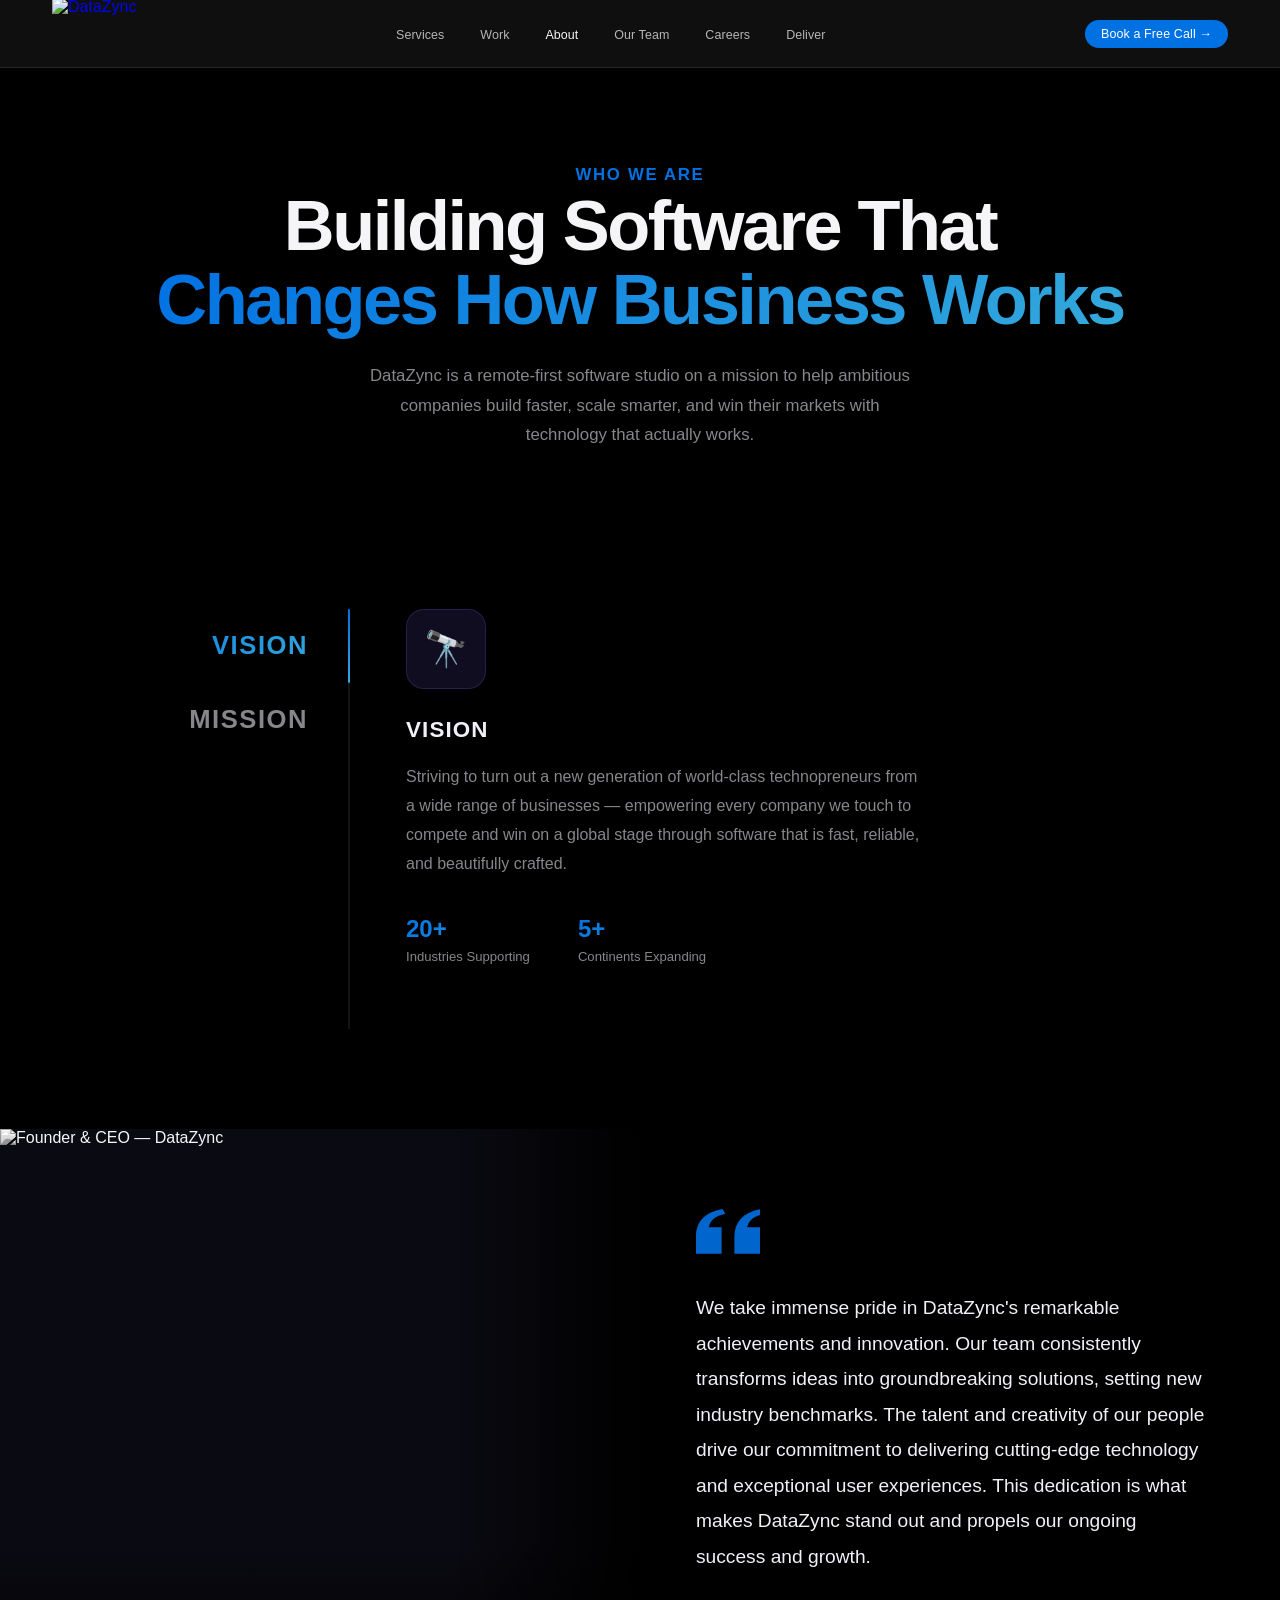
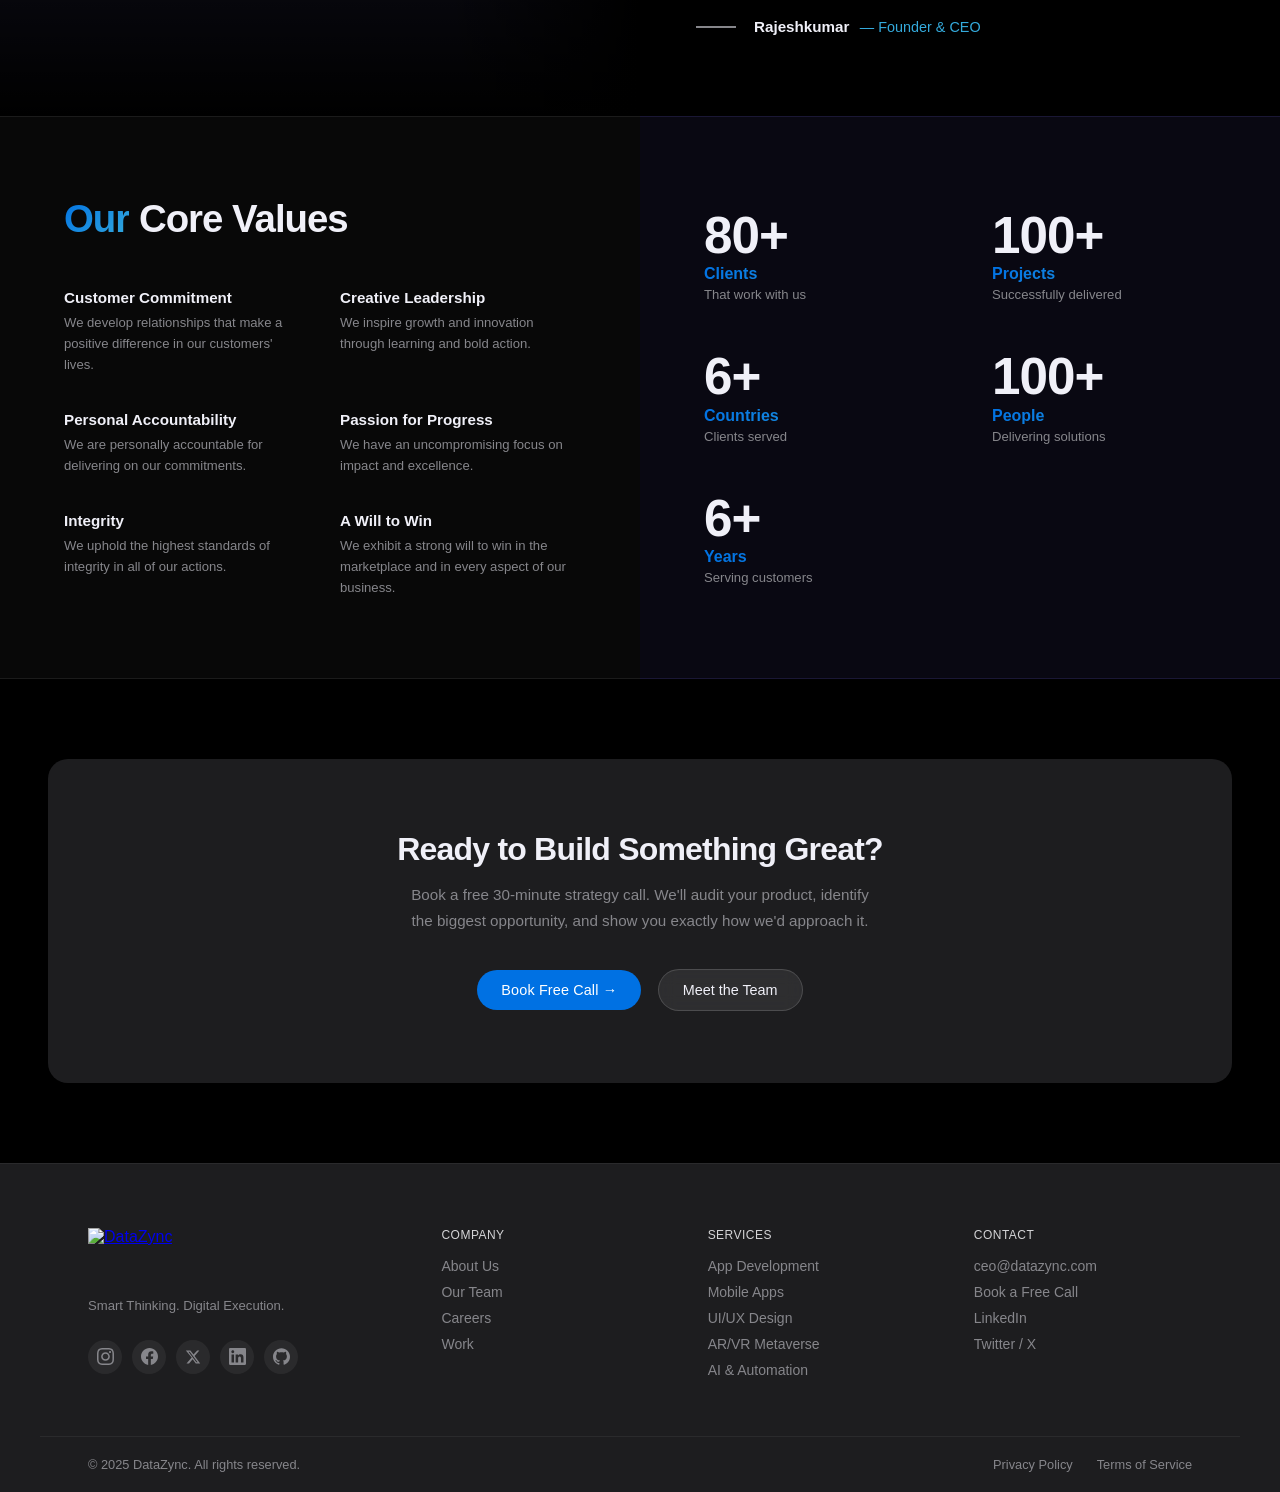
==== commit 11be497d: "contact form - updated" ====
--- a/about.html
+++ b/about.html
@@ -720,7 +720,7 @@
       Book a free 30-minute strategy call. We'll audit your product, identify the biggest
       opportunity, and show you exactly how we'd approach it.
     </p>
-    <a href="#" class="btn-primary">Book Free Call →</a>
+    <a href="index.html#contact" class="btn-primary">Book Free Call →</a>
     <a href="team.html" class="btn-ghost">Meet the Team</a>
   </div>
 
@@ -732,8 +732,9 @@
         <p class="footer-tagline">Smart Thinking. Digital Execution.</p>
         <div class="social-icons">
           <a href="#" class="social-icon" aria-label="Instagram"><svg width="17" height="17" viewBox="0 0 24 24" fill="currentColor"><path d="M12 2.163c3.204 0 3.584.012 4.85.07 3.252.148 4.771 1.691 4.919 4.919.058 1.265.069 1.645.069 4.849 0 3.205-.012 3.584-.069 4.849-.149 3.225-1.664 4.771-4.919 4.919-1.266.058-1.644.07-4.85.07-3.204 0-3.584-.012-4.849-.07-3.26-.149-4.771-1.699-4.919-4.92-.058-1.265-.07-1.644-.07-4.849 0-3.204.013-3.583.07-4.849.149-3.227 1.664-4.771 4.919-4.919 1.266-.057 1.645-.069 4.849-.069zm0-2.163c-3.259 0-3.667.014-4.947.072-4.358.2-6.78 2.618-6.98 6.98-.059 1.281-.073 1.689-.073 4.948 0 3.259.014 3.668.072 4.948.2 4.358 2.618 6.78 6.98 6.98 1.281.058 1.689.072 4.948.072 3.259 0 3.668-.014 4.948-.072 4.354-.2 6.782-2.618 6.979-6.98.059-1.28.073-1.689.073-4.948 0-3.259-.014-3.667-.072-4.947-.196-4.354-2.617-6.78-6.979-6.98-1.281-.059-1.69-.073-4.949-.073zm0 5.838c-3.403 0-6.162 2.759-6.162 6.162s2.759 6.163 6.162 6.163 6.162-2.759 6.162-6.163c0-3.403-2.759-6.162-6.162-6.162zm0 10.162c-2.209 0-4-1.79-4-4 0-2.209 1.791-4 4-4s4 1.791 4 4c0 2.21-1.791 4-4 4zm6.406-11.845c-.796 0-1.441.645-1.441 1.44s.645 1.44 1.441 1.44c.795 0 1.439-.645 1.439-1.44s-.644-1.44-1.439-1.44z"/></svg></a>
+          <a href="https://www.facebook.com/grajeshkumar88" target="_blank" rel="noopener" class="social-icon" aria-label="Facebook"><svg width="17" height="17" viewBox="0 0 24 24" fill="currentColor"><path d="M24 12.073c0-6.627-5.373-12-12-12s-12 5.373-12 12c0 5.99 4.388 10.954 10.125 11.854v-8.385H7.078v-3.47h3.047V9.43c0-3.007 1.792-4.669 4.533-4.669 1.312 0 2.686.235 2.686.235v2.953H15.83c-1.491 0-1.956.925-1.956 1.874v2.25h3.328l-.532 3.47h-2.796v8.385C19.612 23.027 24 18.062 24 12.073z"/></svg></a>
           <a href="#" class="social-icon" aria-label="X / Twitter"><svg width="16" height="16" viewBox="0 0 24 24" fill="currentColor"><path d="M18.244 2.25h3.308l-7.227 8.26 8.502 11.24H16.17l-4.714-6.231-5.401 6.231H2.246l7.738-8.835L1.254 2.25H8.08l4.713 5.88zm-1.161 17.52h1.833L7.084 4.126H5.117z"/></svg></a>
-          <a href="#" class="social-icon" aria-label="LinkedIn"><svg width="17" height="17" viewBox="0 0 24 24" fill="currentColor"><path d="M20.447 20.452h-3.554v-5.569c0-1.328-.027-3.037-1.852-3.037-1.853 0-2.136 1.445-2.136 2.939v5.667H9.351V9h3.414v1.561h.046c.477-.9 1.637-1.85 3.37-1.85 3.601 0 4.267 2.37 4.267 5.455v6.286zM5.337 7.433c-1.144 0-2.063-.926-2.063-2.065 0-1.138.92-2.063 2.063-2.063 1.14 0 2.064.925 2.064 2.063 0 1.139-.925 2.065-2.064 2.065zm1.782 13.019H3.555V9h3.564v11.452zM22.225 0H1.771C.792 0 0 .774 0 1.729v20.542C0 23.227.792 24 1.771 24h20.451C23.2 24 24 23.227 24 22.271V1.729C24 .774 23.2 0 22.222 0h.003z"/></svg></a>
+          <a href="https://www.linkedin.com/in/rajeshkumargandroid/" target="_blank" rel="noopener" class="social-icon" aria-label="LinkedIn"><svg width="17" height="17" viewBox="0 0 24 24" fill="currentColor"><path d="M20.447 20.452h-3.554v-5.569c0-1.328-.027-3.037-1.852-3.037-1.853 0-2.136 1.445-2.136 2.939v5.667H9.351V9h3.414v1.561h.046c.477-.9 1.637-1.85 3.37-1.85 3.601 0 4.267 2.37 4.267 5.455v6.286zM5.337 7.433c-1.144 0-2.063-.926-2.063-2.065 0-1.138.92-2.063 2.063-2.063 1.14 0 2.064.925 2.064 2.063 0 1.139-.925 2.065-2.064 2.065zm1.782 13.019H3.555V9h3.564v11.452zM22.225 0H1.771C.792 0 0 .774 0 1.729v20.542C0 23.227.792 24 1.771 24h20.451C23.2 24 24 23.227 24 22.271V1.729C24 .774 23.2 0 22.222 0h.003z"/></svg></a>
           <a href="#" class="social-icon" aria-label="GitHub"><svg width="17" height="17" viewBox="0 0 24 24" fill="currentColor"><path d="M12 .297c-6.63 0-12 5.373-12 12 0 5.303 3.438 9.8 8.205 11.385.6.113.82-.258.82-.577 0-.285-.01-1.04-.015-2.04-3.338.724-4.042-1.61-4.042-1.61C4.422 18.07 3.633 17.7 3.633 17.7c-1.087-.744.084-.729.084-.729 1.205.084 1.838 1.236 1.838 1.236 1.07 1.835 2.809 1.305 3.495.998.108-.776.417-1.305.76-1.605-2.665-.3-5.466-1.332-5.466-5.93 0-1.31.465-2.38 1.235-3.22-.135-.303-.54-1.523.105-3.176 0 0 1.005-.322 3.3 1.23.96-.267 1.98-.399 3-.405 1.02.006 2.04.138 3 .405 2.28-1.552 3.285-1.23 3.285-1.23.645 1.653.24 2.873.12 3.176.765.84 1.23 1.91 1.23 3.22 0 4.61-2.805 5.625-5.475 5.92.42.36.81 1.096.81 2.22 0 1.606-.015 2.896-.015 3.286 0 .315.21.69.825.57C20.565 22.092 24 17.592 24 12.297c0-6.627-5.373-12-12-12"/></svg></a>
         </div>
       </div>
@@ -756,7 +757,7 @@
         <h4>Contact</h4>
         <a href="mailto:ceo@datazync.com">ceo@datazync.com</a>
         <a href="#">Book a Free Call</a>
-        <a href="#">LinkedIn</a>
+        <a href="https://www.linkedin.com/in/rajeshkumargandroid/" target="_blank" rel="noopener">LinkedIn</a>
         <a href="#">Twitter / X</a>
       </div>
     </div>
--- a/apple-theme.css
+++ b/apple-theme.css
@@ -410,7 +410,7 @@
   background: var(--ap-off-white) !important;
   max-width: none !important;
   margin: 0 !important;
-  padding: 120px max(48px, calc((100vw - 1200px) / 2)) !important;
+  padding: 100px max(48px, calc((100vw - 1200px) / 2)) !important;
 }
 .contact-section::before,
 .contact-section::after { display: none !important; }
@@ -418,6 +418,24 @@
 .contact-inner {
   max-width: 1200px !important;
   margin: 0 auto !important;
+  align-items: stretch !important;   /* both columns same height */
+  gap: 56px !important;
+}
+
+/* Left panel fills height with maps growing to fill leftover space */
+.contact-left {
+  display: flex !important;
+  flex-direction: column !important;
+}
+.contact-info-list {
+  margin-bottom: 16px !important;
+}
+
+/* Form card stretches full column height */
+.contact-form-card {
+  display: flex !important;
+  flex-direction: column !important;
+  height: 100% !important;
 }
 
 .contact-eyebrow { color: var(--ap-blue) !important; }
@@ -445,8 +463,46 @@
 }
 
 .ci-icon { background: var(--ap-blue-light) !important; border: none !important; }
-.ci-label { color: var(--ap-gray) !important; }
-.ci-value { color: var(--ap-dark) !important; font-weight: 500 !important; }
+.ci-label { color: var(--ap-gray) !important; font-size: 0.75rem !important; }
+.ci-value { color: var(--ap-dark) !important; font-weight: 500 !important; font-size: 0.88rem !important; line-height: 1.5 !important; }
+
+/* Office maps — grow to fill remaining left-column space */
+.offices-map-grid {
+  display: grid !important;
+  grid-template-columns: 1fr 1fr !important;
+  gap: 12px !important;
+  margin: 0 0 16px !important;
+  flex: 1 !important;            /* expand inside flex-column contact-left */
+  min-height: 200px !important;
+}
+.office-map-card {
+  border-radius: 12px !important;
+  overflow: hidden !important;
+  border: 1px solid var(--ap-border) !important;
+  display: flex !important;
+  flex-direction: column !important;
+}
+.office-map-label {
+  font-size: 0.72rem !important;
+  font-weight: 600 !important;
+  letter-spacing: 0.05em !important;
+  color: var(--ap-gray) !important;
+  padding: 8px 12px !important;
+  background: #fff !important;
+  border-bottom: 1px solid var(--ap-border) !important;
+  flex-shrink: 0 !important;
+}
+.office-map-frame {
+  width: 100% !important;
+  flex: 1 !important;            /* iframe fills card height */
+  min-height: 180px !important;
+  border: none !important;
+  display: block !important;
+}
+@media (max-width: 900px) {
+  .offices-map-grid { grid-template-columns: 1fr !important; }
+  .office-map-frame { min-height: 160px !important; height: 160px !important; flex: none !important; }
+}
 
 .response-badge {
   background: rgba(52,199,89,0.08) !important;
@@ -475,6 +531,27 @@
 
 .cf-label { color: var(--ap-dark) !important; font-weight: 500 !important; letter-spacing: 0 !important; }
 .cf-label .req { color: var(--ap-blue) !important; }
+.cf-optional { color: var(--ap-light-gray) !important; font-size: 0.72rem !important; font-weight: 400 !important; }
+
+/* File upload — light theme override */
+.cf-file-wrap { display: flex !important; gap: 10px !important; align-items: stretch !important; }
+.cf-file-display { flex: 1 !important; cursor: default !important; color: var(--ap-gray) !important; }
+.cf-file-btn {
+  flex-shrink: 0 !important;
+  padding: 0 20px !important;
+  border-radius: 10px !important;
+  background: var(--ap-blue-light) !important;
+  border: 1.5px solid rgba(0,113,227,0.25) !important;
+  color: var(--ap-blue) !important;
+  font-size: 0.85rem !important;
+  font-weight: 600 !important;
+  cursor: pointer !important;
+  transition: background 0.2s !important;
+  white-space: nowrap !important;
+  font-family: var(--ap-font) !important;
+}
+.cf-file-btn:hover { background: rgba(0,113,227,0.14) !important; border-color: rgba(0,113,227,0.45) !important; }
+.cf-file-hint { font-size: 0.7rem !important; color: var(--ap-light-gray) !important; margin-top: 2px !important; }
 
 .cf-input,
 .cf-select,
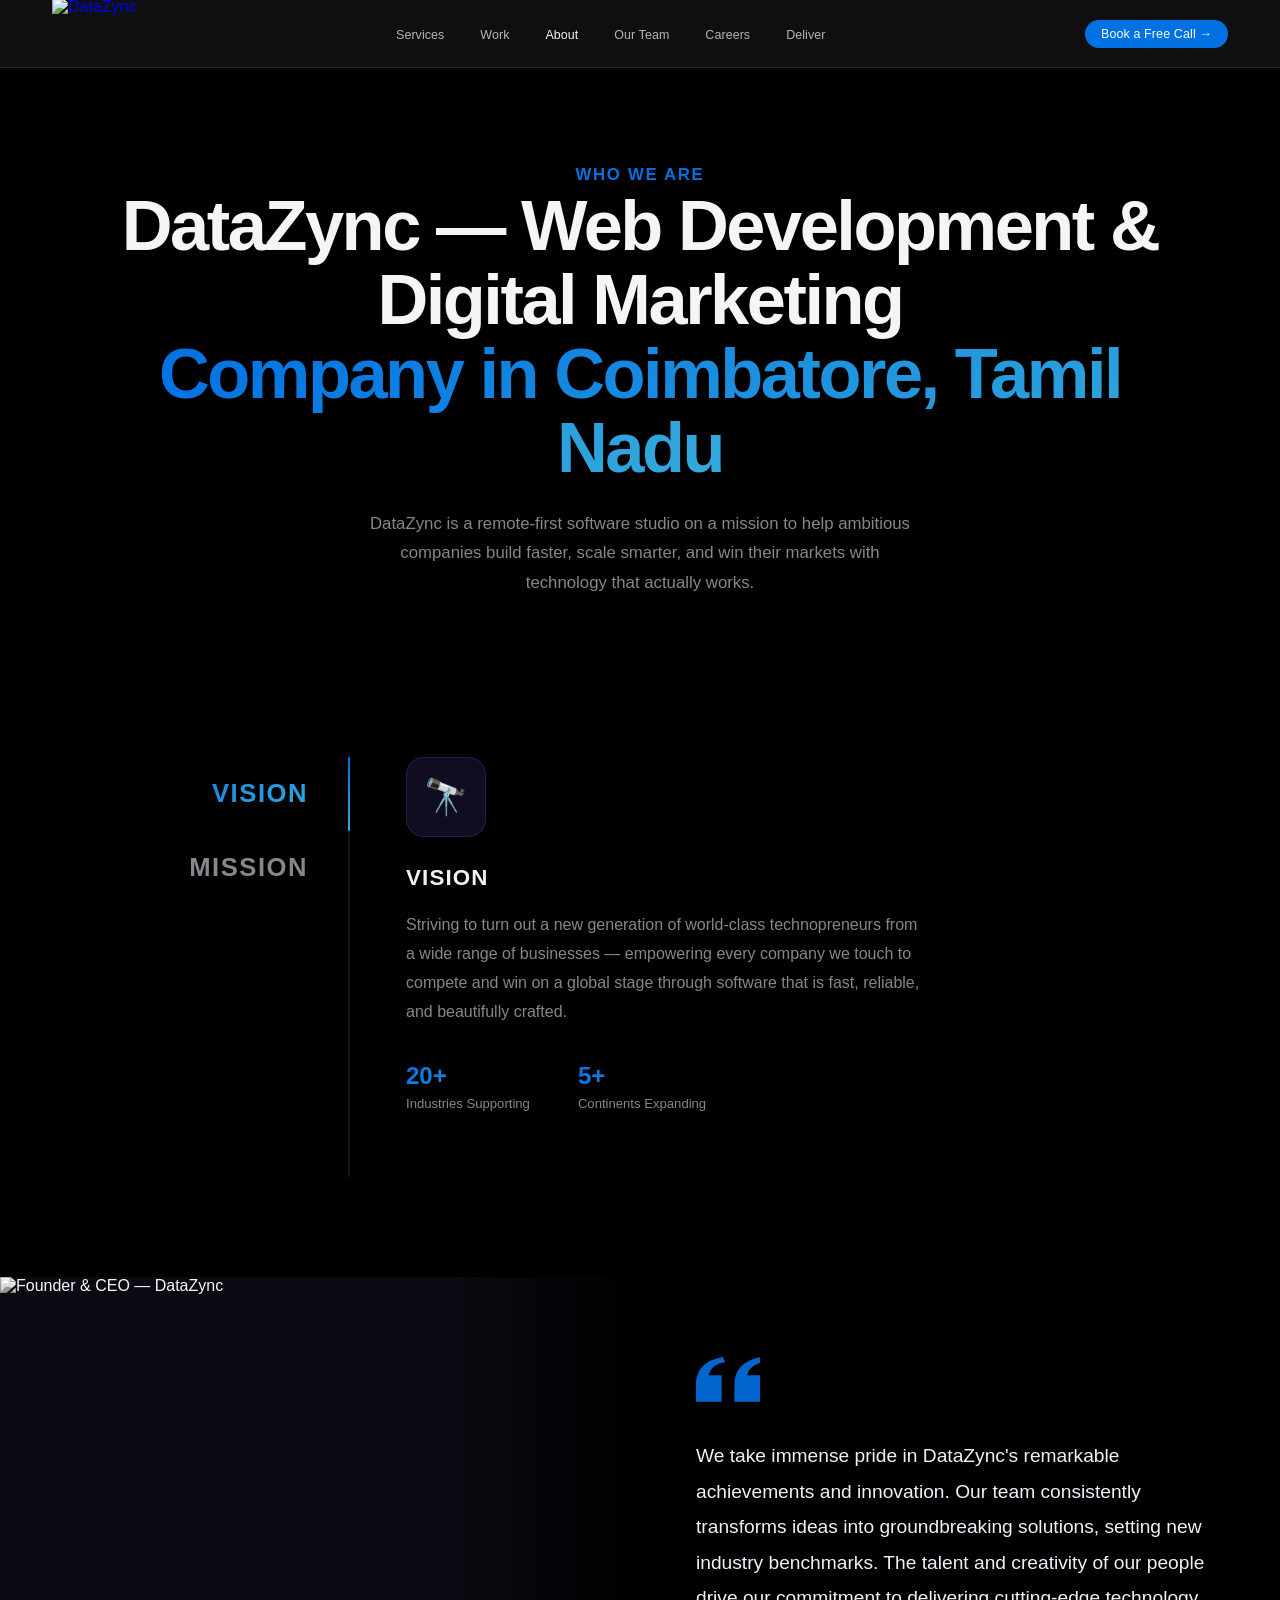
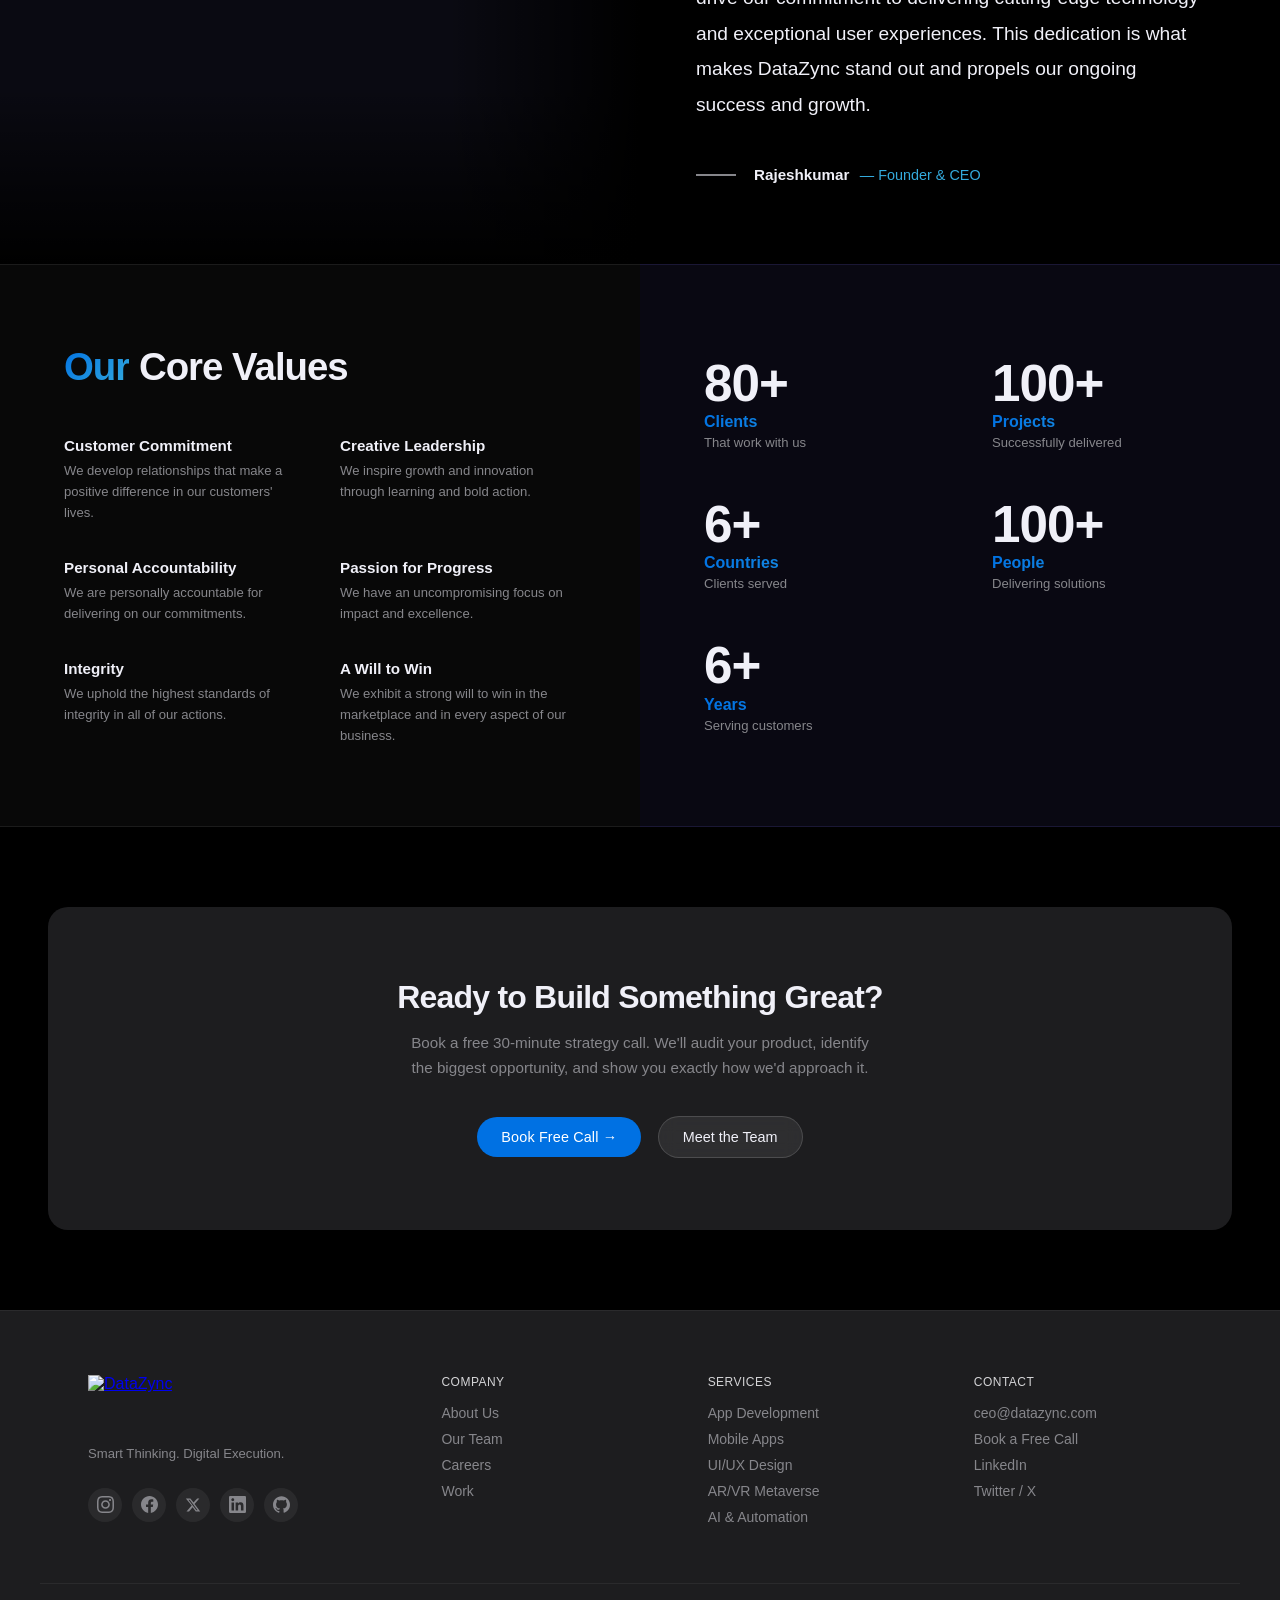
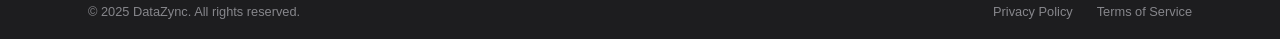
==== commit ed746ac1: "web title updated" ====
--- a/about.html
+++ b/about.html
@@ -2,9 +2,50 @@
 <html lang="en">
 <head>
   <meta charset="UTF-8">
-  <link rel="icon" type="image/png" href="https://i.postimg.cc/1321zY27/datazync-logo-transparant.png">
+  <link rel="icon" type="image/png" sizes="48x48" href="https://i.postimg.cc/1321zY27/datazync-logo-transparant.png">
+  <link rel="icon" type="image/png" sizes="96x96" href="https://i.postimg.cc/1321zY27/datazync-logo-transparant.png">
+  <link rel="shortcut icon" href="https://i.postimg.cc/1321zY27/datazync-logo-transparant.png">
+  <link rel="apple-touch-icon" sizes="180x180" href="https://i.postimg.cc/1321zY27/datazync-logo-transparant.png">
+  <meta name="theme-color" content="#080810">
   <meta name="viewport" content="width=device-width, initial-scale=1.0">
-  <title>About — DataZync</title>
+  <title>About DataZync — Web & App Development Company in Coimbatore, Tamil Nadu</title>
+  <meta name="description" content="Learn about DataZync, a web development and digital marketing company founded by Rajeshkumar in Coimbatore, Tamil Nadu. We help businesses grow online with custom websites, apps, and marketing campaigns.">
+  <meta name="keywords" content="about DataZync, web development company Coimbatore, software company Tamil Nadu, Rajeshkumar DataZync, digital agency Coimbatore, IT company Erode">
+  <meta name="robots" content="index, follow">
+  <meta name="author" content="DataZync">
+  <link rel="canonical" href="https://datazync.com/about.html">
+
+  <!-- Open Graph -->
+  <meta property="og:type" content="website">
+  <meta property="og:url" content="https://datazync.com/about.html">
+  <meta property="og:title" content="About DataZync — Web & App Development Company in Coimbatore, Tamil Nadu">
+  <meta property="og:description" content="DataZync is a web development and digital marketing company based in Coimbatore. Founded by Rajeshkumar, we help Tamil Nadu businesses grow online.">
+  <meta property="og:image" content="https://i.postimg.cc/1321zY27/datazync-logo-transparant.png">
+  <meta property="og:site_name" content="DataZync">
+
+  <!-- Twitter Card -->
+  <meta name="twitter:card" content="summary_large_image">
+  <meta name="twitter:title" content="About DataZync — Web & App Development Company in Coimbatore">
+  <meta name="twitter:description" content="DataZync is a web development and digital marketing company based in Coimbatore, Tamil Nadu. Learn about our story and mission.">
+  <meta name="twitter:image" content="https://i.postimg.cc/1321zY27/datazync-logo-transparant.png">
+
+  <!-- Schema: AboutPage -->
+  <script type="application/ld+json">
+  {
+    "@context": "https://schema.org",
+    "@type": "AboutPage",
+    "url": "https://datazync.com/about.html",
+    "name": "About DataZync",
+    "description": "DataZync is a web development and digital marketing company based in Coimbatore, Tamil Nadu, founded by Rajeshkumar.",
+    "publisher": {
+      "@type": "Organization",
+      "name": "DataZync",
+      "url": "https://datazync.com",
+      "logo": "https://i.postimg.cc/1321zY27/datazync-logo-transparant.png"
+    }
+  }
+  </script>
+
   <link rel="preconnect" href="https://fonts.googleapis.com">
   <link href="https://fonts.googleapis.com/css2?family=Inter:wght@300;400;500;600;700;800;900&display=swap" rel="stylesheet">
   <style>
@@ -542,7 +583,7 @@
   <!-- HERO -->
   <div class="about-hero">
     <p class="section-label">Who We Are</p>
-    <h1>Building Software That<br><span>Changes How Business Works</span></h1>
+    <h1>DataZync — Web Development &amp; Digital Marketing<br><span>Company in Coimbatore, Tamil Nadu</span></h1>
     <p>
       DataZync is a remote-first software studio on a mission to help ambitious companies
       build faster, scale smarter, and win their markets with technology that actually works.
--- a/apple-theme.css
+++ b/apple-theme.css
@@ -583,6 +583,53 @@
 .cf-select option { background: #fff !important; color: var(--ap-dark) !important; }
 .cf-err { color: #ff3b30 !important; }
 
+/* Phone field iti — light-theme override */
+.iti__tel-input {
+  background: var(--ap-off-white) !important;
+  border: 1.5px solid rgba(0,0,0,0.1) !important;
+  color: var(--ap-dark) !important;
+  font-family: var(--ap-font) !important;
+}
+.iti__tel-input::placeholder { color: rgba(110,110,115,0.55) !important; }
+.iti__tel-input:focus {
+  border-color: var(--ap-blue) !important;
+  background: #fff !important;
+  box-shadow: 0 0 0 3px rgba(0,113,227,0.15) !important;
+  outline: none !important;
+}
+.iti__tel-input.v-ok {
+  border-color: #34c759 !important;
+  background: rgba(52,199,89,0.04) !important;
+  box-shadow: none !important;
+}
+.iti__tel-input.v-err {
+  border-color: #ff3b30 !important;
+  background: rgba(255,59,48,0.04) !important;
+  box-shadow: none !important;
+}
+.iti__selected-flag {
+  background: var(--ap-off-white) !important;
+  border-right: 1.5px solid rgba(0,0,0,0.1) !important;
+  border-radius: 10px 0 0 10px !important;
+}
+.iti__selected-flag:hover,
+.iti__selected-flag:focus { background: rgba(0,0,0,0.04) !important; }
+.iti__selected-dial-code { color: var(--ap-dark) !important; font-size: 0.85rem !important; }
+.iti__arrow { border-top-color: rgba(0,0,0,0.45) !important; }
+.iti__arrow--up { border-bottom-color: rgba(0,0,0,0.45) !important; }
+.iti__country-list {
+  background: #fff !important;
+  border: 1px solid rgba(0,0,0,0.12) !important;
+  border-radius: 10px !important;
+  color: var(--ap-dark) !important;
+  box-shadow: 0 8px 32px rgba(0,0,0,0.12) !important;
+}
+.iti__country { padding: 8px 14px !important; }
+.iti__country:hover, .iti__country--highlight { background: rgba(0,113,227,0.06) !important; }
+.iti__country-name { color: var(--ap-dark) !important; font-size: 0.85rem !important; }
+.iti__dial-code { color: var(--ap-gray) !important; font-size: 0.82rem !important; }
+.iti__divider { border-bottom-color: rgba(0,0,0,0.08) !important; }
+
 .cf-submit {
   background: var(--ap-blue) !important;
   border-radius: 980px !important;
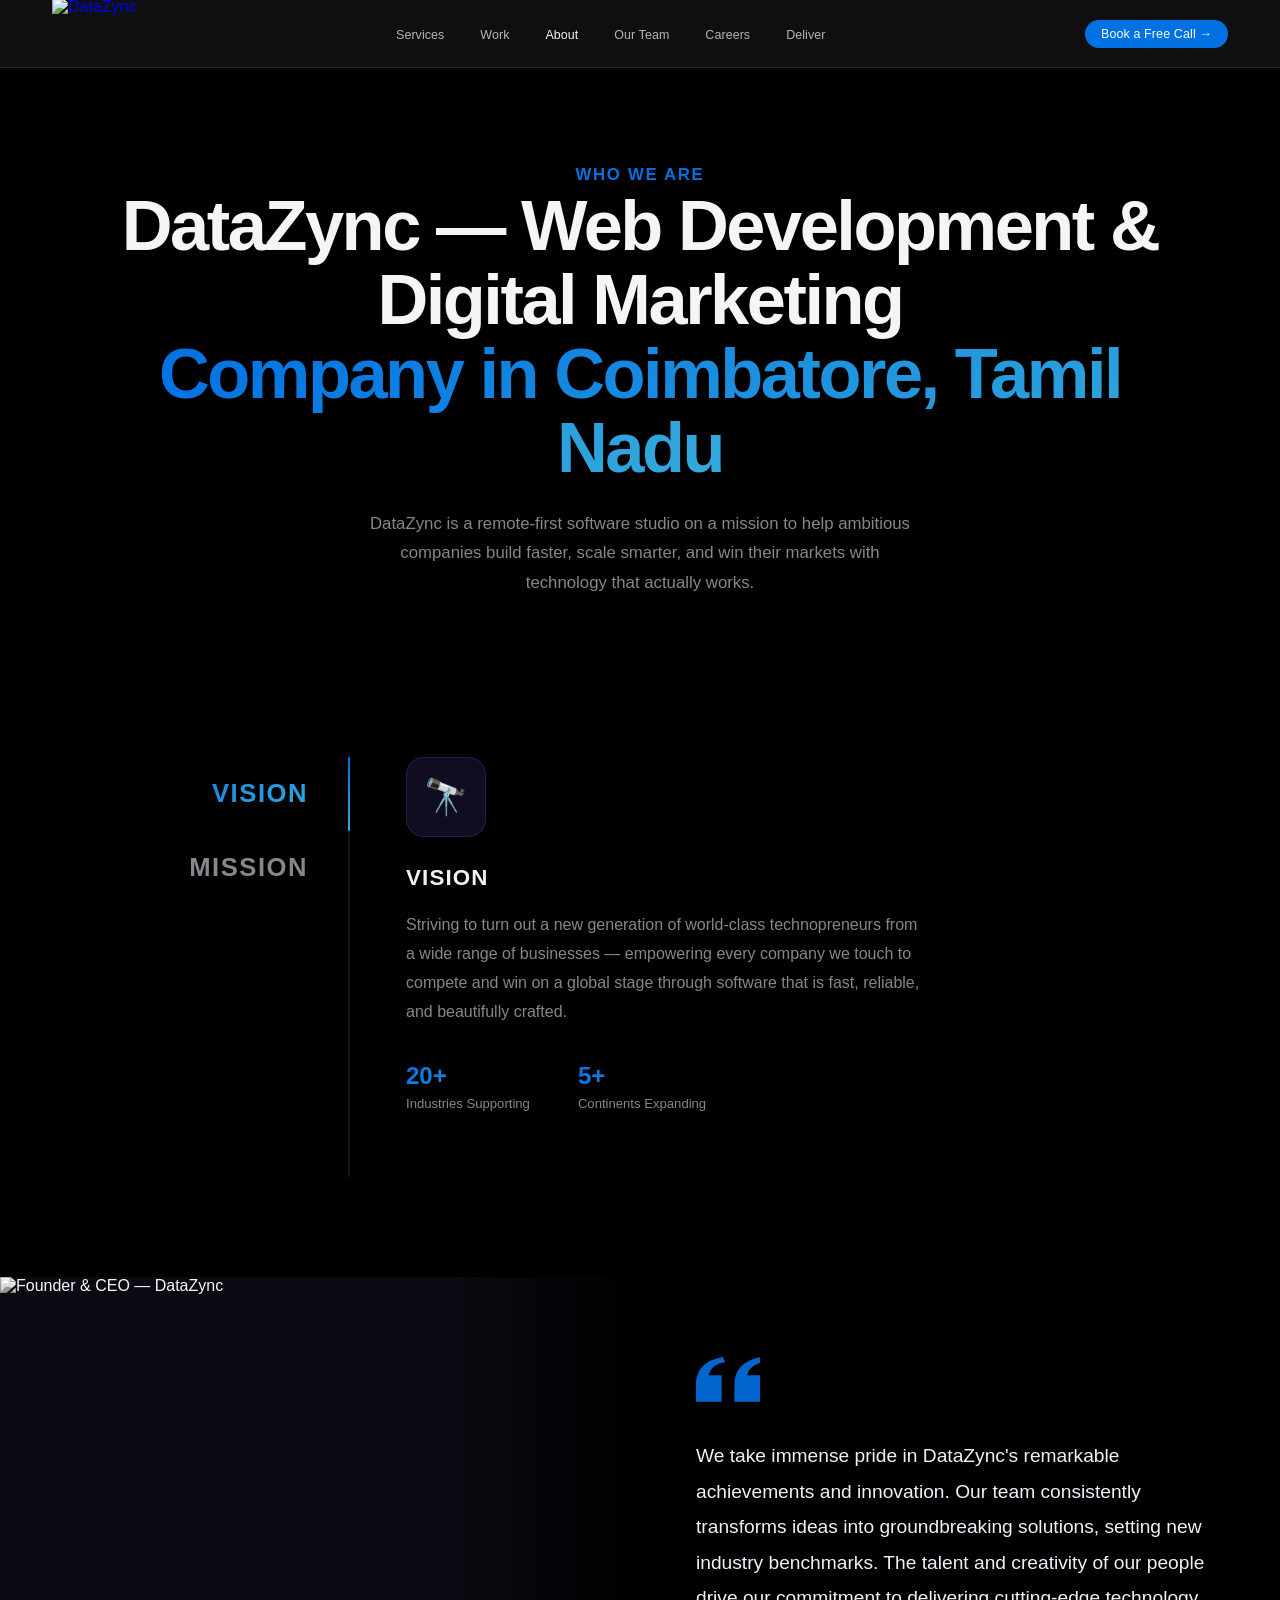
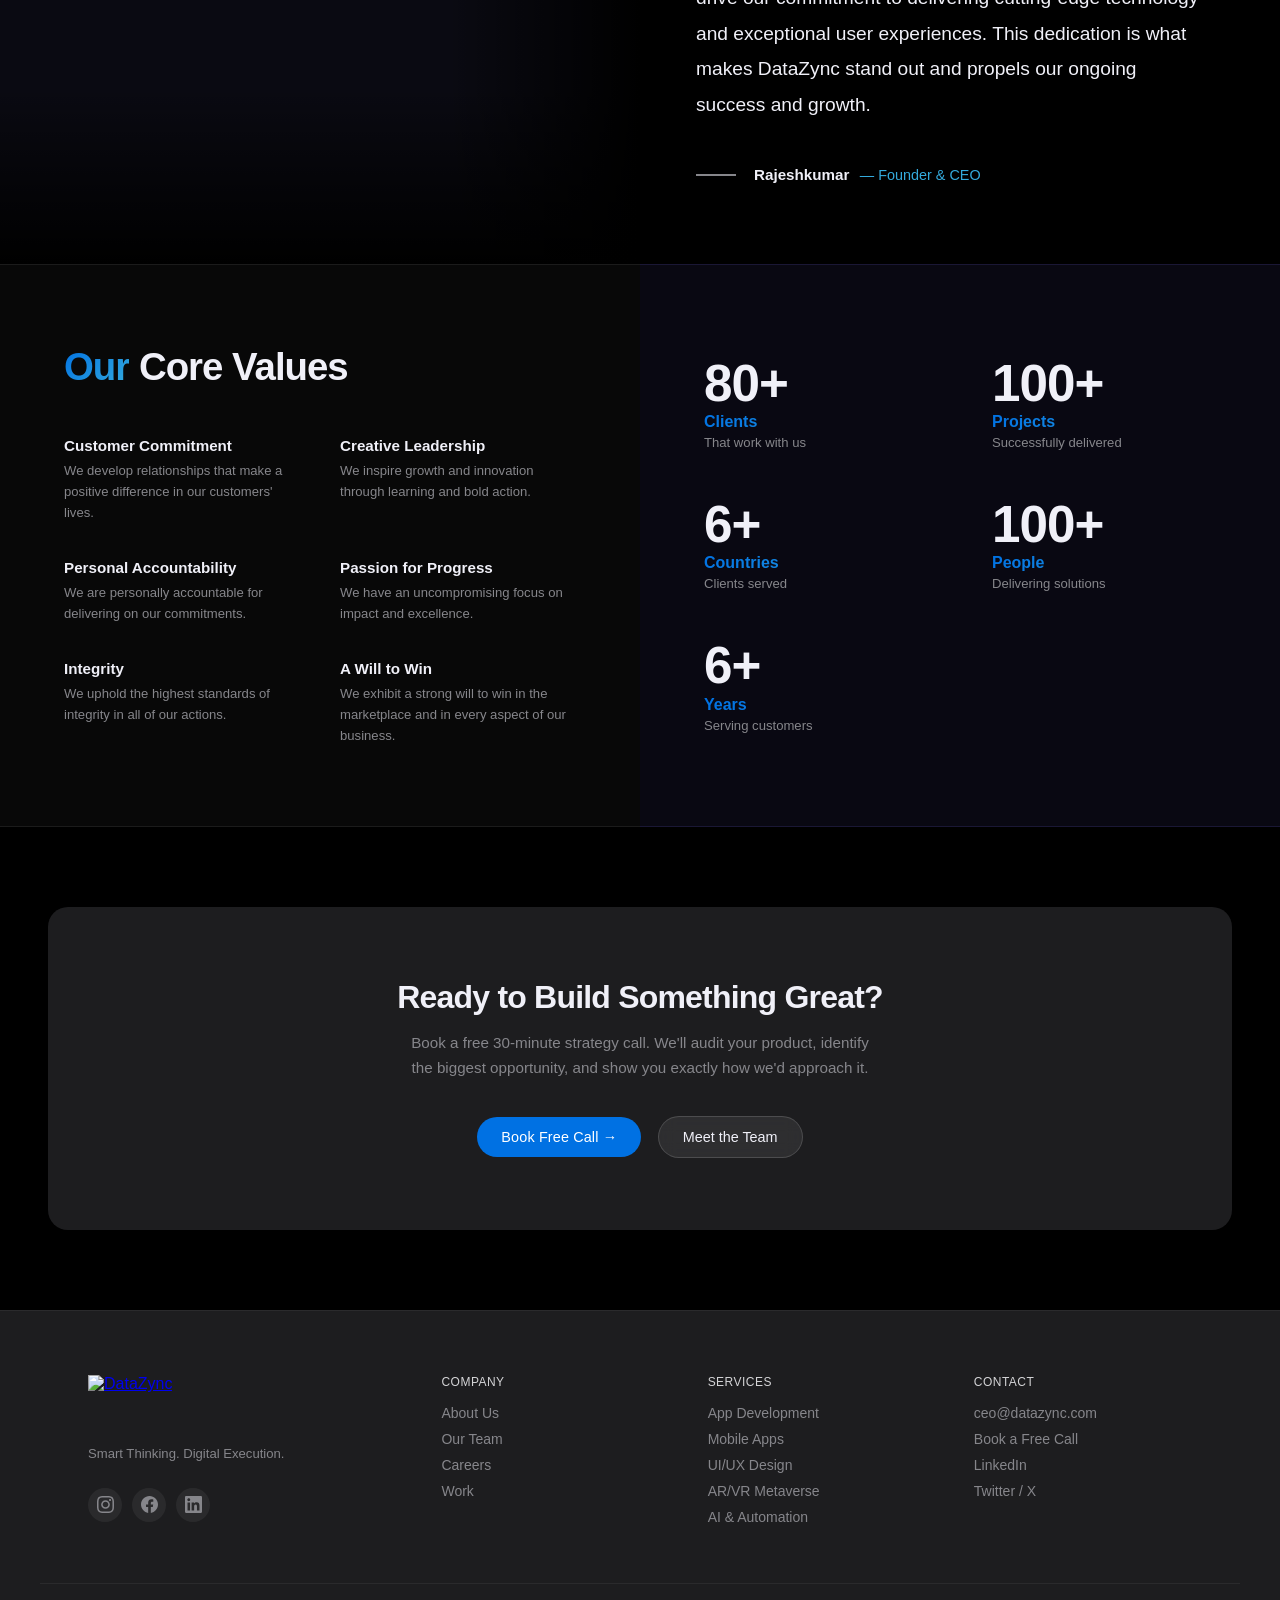
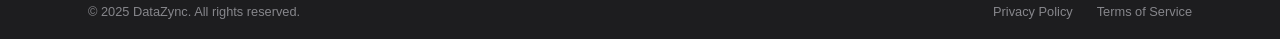
==== commit 8860b831: "scroll to top" ====
--- a/about.html
+++ b/about.html
@@ -772,11 +772,9 @@
         <a href="index.html"><img src="https://i.postimg.cc/1321zY27/datazync-logo-transparant.png" alt="DataZync" class="footer-logo-img"></a>
         <p class="footer-tagline">Smart Thinking. Digital Execution.</p>
         <div class="social-icons">
-          <a href="#" class="social-icon" aria-label="Instagram"><svg width="17" height="17" viewBox="0 0 24 24" fill="currentColor"><path d="M12 2.163c3.204 0 3.584.012 4.85.07 3.252.148 4.771 1.691 4.919 4.919.058 1.265.069 1.645.069 4.849 0 3.205-.012 3.584-.069 4.849-.149 3.225-1.664 4.771-4.919 4.919-1.266.058-1.644.07-4.85.07-3.204 0-3.584-.012-4.849-.07-3.26-.149-4.771-1.699-4.919-4.92-.058-1.265-.07-1.644-.07-4.849 0-3.204.013-3.583.07-4.849.149-3.227 1.664-4.771 4.919-4.919 1.266-.057 1.645-.069 4.849-.069zm0-2.163c-3.259 0-3.667.014-4.947.072-4.358.2-6.78 2.618-6.98 6.98-.059 1.281-.073 1.689-.073 4.948 0 3.259.014 3.668.072 4.948.2 4.358 2.618 6.78 6.98 6.98 1.281.058 1.689.072 4.948.072 3.259 0 3.668-.014 4.948-.072 4.354-.2 6.782-2.618 6.979-6.98.059-1.28.073-1.689.073-4.948 0-3.259-.014-3.667-.072-4.947-.196-4.354-2.617-6.78-6.979-6.98-1.281-.059-1.69-.073-4.949-.073zm0 5.838c-3.403 0-6.162 2.759-6.162 6.162s2.759 6.163 6.162 6.163 6.162-2.759 6.162-6.163c0-3.403-2.759-6.162-6.162-6.162zm0 10.162c-2.209 0-4-1.79-4-4 0-2.209 1.791-4 4-4s4 1.791 4 4c0 2.21-1.791 4-4 4zm6.406-11.845c-.796 0-1.441.645-1.441 1.44s.645 1.44 1.441 1.44c.795 0 1.439-.645 1.439-1.44s-.644-1.44-1.439-1.44z"/></svg></a>
+          <a href="https://www.instagram.com/worldofrajeshkumar/" target="_blank" rel="noopener" class="social-icon" aria-label="Instagram"><svg width="17" height="17" viewBox="0 0 24 24" fill="currentColor"><path d="M12 2.163c3.204 0 3.584.012 4.85.07 3.252.148 4.771 1.691 4.919 4.919.058 1.265.069 1.645.069 4.849 0 3.205-.012 3.584-.069 4.849-.149 3.225-1.664 4.771-4.919 4.919-1.266.058-1.644.07-4.85.07-3.204 0-3.584-.012-4.849-.07-3.26-.149-4.771-1.699-4.919-4.92-.058-1.265-.07-1.644-.07-4.849 0-3.204.013-3.583.07-4.849.149-3.227 1.664-4.771 4.919-4.919 1.266-.057 1.645-.069 4.849-.069zm0-2.163c-3.259 0-3.667.014-4.947.072-4.358.2-6.78 2.618-6.98 6.98-.059 1.281-.073 1.689-.073 4.948 0 3.259.014 3.668.072 4.948.2 4.358 2.618 6.78 6.98 6.98 1.281.058 1.689.072 4.948.072 3.259 0 3.668-.014 4.948-.072 4.354-.2 6.782-2.618 6.979-6.98.059-1.28.073-1.689.073-4.948 0-3.259-.014-3.667-.072-4.947-.196-4.354-2.617-6.78-6.979-6.98-1.281-.059-1.69-.073-4.949-.073zm0 5.838c-3.403 0-6.162 2.759-6.162 6.162s2.759 6.163 6.162 6.163 6.162-2.759 6.162-6.163c0-3.403-2.759-6.162-6.162-6.162zm0 10.162c-2.209 0-4-1.79-4-4 0-2.209 1.791-4 4-4s4 1.791 4 4c0 2.21-1.791 4-4 4zm6.406-11.845c-.796 0-1.441.645-1.441 1.44s.645 1.44 1.441 1.44c.795 0 1.439-.645 1.439-1.44s-.644-1.44-1.439-1.44z"/></svg></a>
           <a href="https://www.facebook.com/grajeshkumar88" target="_blank" rel="noopener" class="social-icon" aria-label="Facebook"><svg width="17" height="17" viewBox="0 0 24 24" fill="currentColor"><path d="M24 12.073c0-6.627-5.373-12-12-12s-12 5.373-12 12c0 5.99 4.388 10.954 10.125 11.854v-8.385H7.078v-3.47h3.047V9.43c0-3.007 1.792-4.669 4.533-4.669 1.312 0 2.686.235 2.686.235v2.953H15.83c-1.491 0-1.956.925-1.956 1.874v2.25h3.328l-.532 3.47h-2.796v8.385C19.612 23.027 24 18.062 24 12.073z"/></svg></a>
-          <a href="#" class="social-icon" aria-label="X / Twitter"><svg width="16" height="16" viewBox="0 0 24 24" fill="currentColor"><path d="M18.244 2.25h3.308l-7.227 8.26 8.502 11.24H16.17l-4.714-6.231-5.401 6.231H2.246l7.738-8.835L1.254 2.25H8.08l4.713 5.88zm-1.161 17.52h1.833L7.084 4.126H5.117z"/></svg></a>
           <a href="https://www.linkedin.com/in/rajeshkumargandroid/" target="_blank" rel="noopener" class="social-icon" aria-label="LinkedIn"><svg width="17" height="17" viewBox="0 0 24 24" fill="currentColor"><path d="M20.447 20.452h-3.554v-5.569c0-1.328-.027-3.037-1.852-3.037-1.853 0-2.136 1.445-2.136 2.939v5.667H9.351V9h3.414v1.561h.046c.477-.9 1.637-1.85 3.37-1.85 3.601 0 4.267 2.37 4.267 5.455v6.286zM5.337 7.433c-1.144 0-2.063-.926-2.063-2.065 0-1.138.92-2.063 2.063-2.063 1.14 0 2.064.925 2.064 2.063 0 1.139-.925 2.065-2.064 2.065zm1.782 13.019H3.555V9h3.564v11.452zM22.225 0H1.771C.792 0 0 .774 0 1.729v20.542C0 23.227.792 24 1.771 24h20.451C23.2 24 24 23.227 24 22.271V1.729C24 .774 23.2 0 22.222 0h.003z"/></svg></a>
-          <a href="#" class="social-icon" aria-label="GitHub"><svg width="17" height="17" viewBox="0 0 24 24" fill="currentColor"><path d="M12 .297c-6.63 0-12 5.373-12 12 0 5.303 3.438 9.8 8.205 11.385.6.113.82-.258.82-.577 0-.285-.01-1.04-.015-2.04-3.338.724-4.042-1.61-4.042-1.61C4.422 18.07 3.633 17.7 3.633 17.7c-1.087-.744.084-.729.084-.729 1.205.084 1.838 1.236 1.838 1.236 1.07 1.835 2.809 1.305 3.495.998.108-.776.417-1.305.76-1.605-2.665-.3-5.466-1.332-5.466-5.93 0-1.31.465-2.38 1.235-3.22-.135-.303-.54-1.523.105-3.176 0 0 1.005-.322 3.3 1.23.96-.267 1.98-.399 3-.405 1.02.006 2.04.138 3 .405 2.28-1.552 3.285-1.23 3.285-1.23.645 1.653.24 2.873.12 3.176.765.84 1.23 1.91 1.23 3.22 0 4.61-2.805 5.625-5.475 5.92.42.36.81 1.096.81 2.22 0 1.606-.015 2.896-.015 3.286 0 .315.21.69.825.57C20.565 22.092 24 17.592 24 12.297c0-6.627-5.373-12-12-12"/></svg></a>
         </div>
       </div>
       <div class="footer-col">
--- a/apple-theme.css
+++ b/apple-theme.css
@@ -885,5 +885,7 @@
   .stt-line { height: 36px !important; }
 }
 @media (max-width: 600px) {
-  .scroll-top-btn { display: none !important; }
-}
+  .scroll-top-btn { left: 6px !important; padding: 8px 4px !important; }
+  .stt-label { font-size: 9px !important; }
+  .stt-line { height: 28px !important; }
+}
